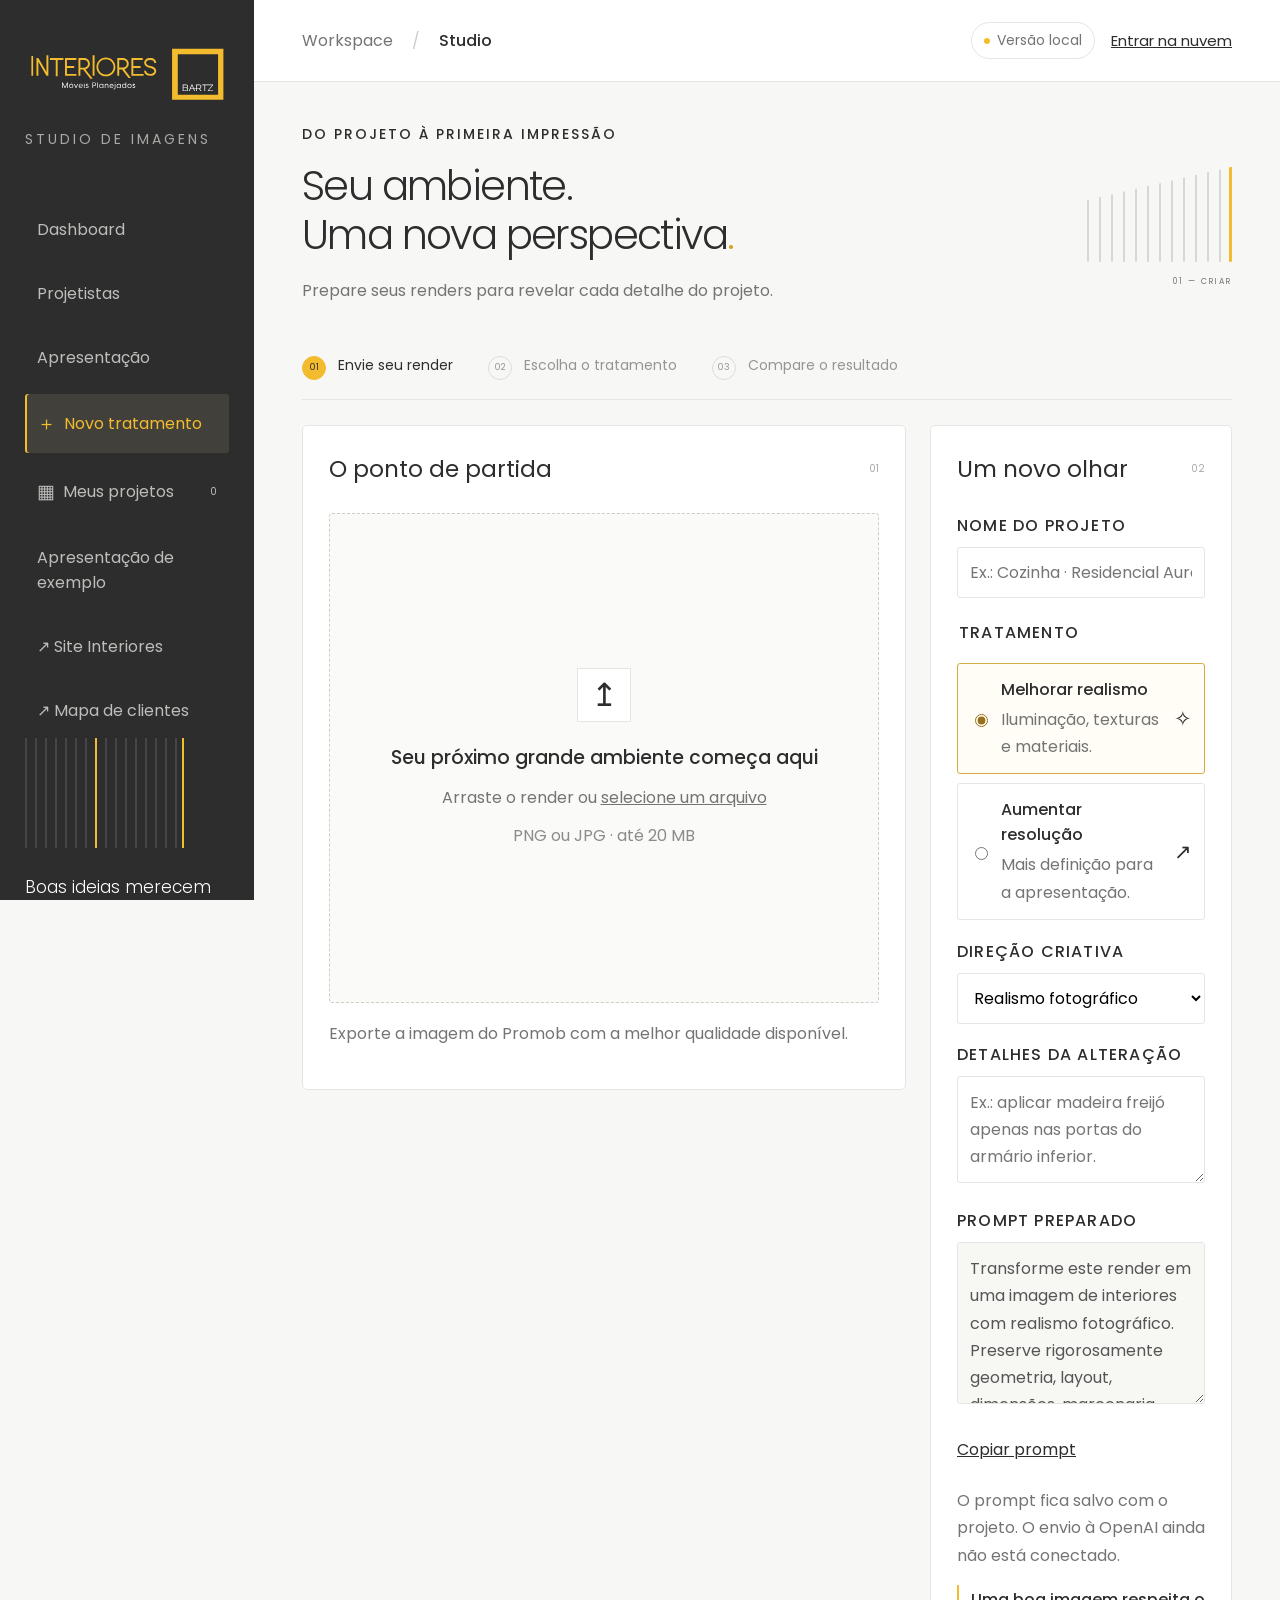
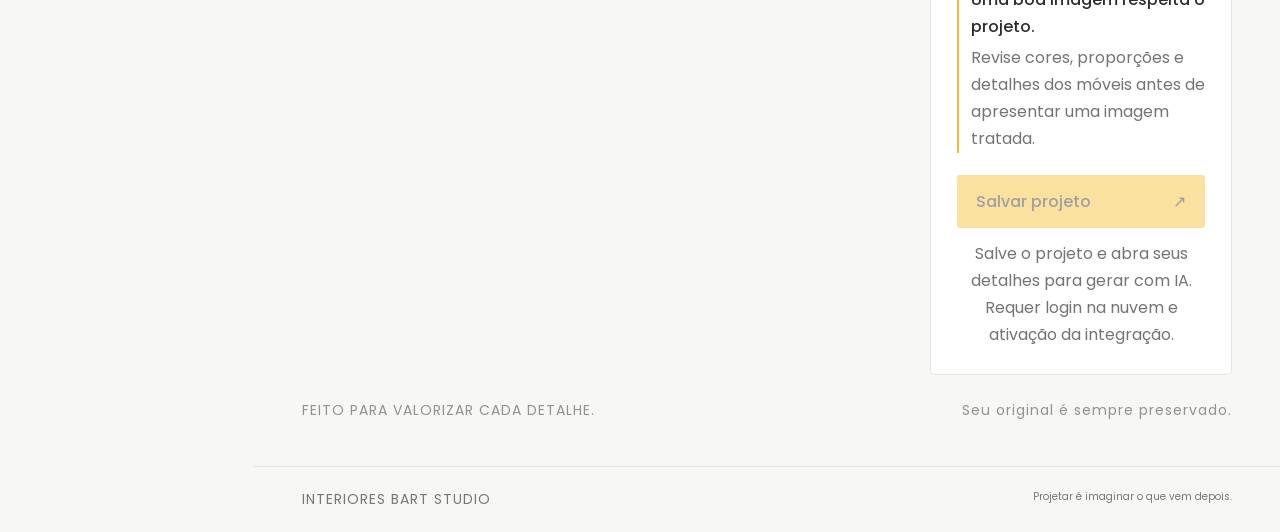
==== studio/index.html @ f43579d6 "Adiciona editor de páginas, imagens e descrições da apresentação" ====
<!doctype html>
<html lang="pt-BR"><head><meta charset="utf-8"><meta name="viewport" content="width=device-width,initial-scale=1"><meta name="theme-color" content="#2D2D2E"><title>Interiores Bart Studio — Projetos e imagens</title><link rel="stylesheet" href="styles.css"></head>
<body><aside class="sidebar"><a class="brand" href="./" aria-label="Interiores Bart Studio início"><img src="../assets/brand/logo-horizontal.svg" alt="Interiores Móveis Planejados · Bartz" width="208" height="67"></a><div class="studio-label">STUDIO DE IMAGENS</div><nav aria-label="Principal"><button class="nav" data-view="dashboard">Dashboard</button><button class="nav" data-view="team">Projetistas</button><button class="nav" data-view="presentation">Apresentação</button><button class="nav active" data-view="create"><span>＋</span> Novo tratamento</button><button class="nav" data-view="projects"><span>▦</span> Meus projetos <b id="count">0</b></button><a class="nav" href="apresentacao.html" target="_blank" rel="noopener">Apresentação de exemplo</a><a class="nav" href="../">↗ Site Interiores</a><a class="nav" href="../mapa.html">↗ Mapa de clientes</a></nav><div class="sidebar-bottom"><div class="lines"></div><p>Boas ideias merecem<br>uma nova perspectiva.</p><span>INTERIORES BART STUDIO · STUDIO</span></div></aside>
<div class="workspace"><header><span>Workspace <i>/</i> <strong>Studio</strong></span><div class="account"><span class="local-badge" id="storage-badge"><span></span> Versão local</span><button id="account" class="text-button">Entrar na nuvem</button></div></header><main><section id="presentation-view" hidden><p class="eyebrow">APRESENTAÇÃO AO CLIENTE</p><h1>Seu projeto, página a página.</h1><p class="subtitle">Escolha um projeto para montar a apresentação. As edições ficam neste navegador, separadas por conta, e não alteram os renders originais. Até 20 imagens por apresentação.</p><label for="presentation-project">Projeto de referência</label><select id="presentation-project"></select><div class="info-grid"><label>Cliente da apresentação<input id="presentation-client" maxlength="120"></label><label>Projetista<input id="presentation-designer" maxlength="160"></label></div><div class="detail-actions"><label class="primary" for="presentation-add">＋ Adicionar imagens</label><input id="presentation-add" type="file" accept="image/png,image/jpeg" multiple hidden><button id="presentation-save" class="secondary">Salvar edição</button><button id="presentation-export" class="primary">Prévia / gerar PDF</button></div><p id="presentation-status" role="status"></p><div id="presentation-pages"></div></section><section id="team-view" hidden><p class="eyebrow">PESSOAS E ENTREGAS</p><div class="page-title"><h1>Projetistas</h1><button id="add-designer" class="primary">＋ Cadastrar projetista</button></div><p class="subtitle">Perfis salvos neste navegador, separados por conta. As entregas abaixo vêm dos projetos acessíveis. Este cadastro não cria login nem convida usuários.</p><form id="designer-form" class="project-info" hidden><h2>Perfil do projetista</h2><input name="id" type="hidden"><div class="info-grid"><label>Nome<input name="name" required maxlength="120"></label><label>Função<input name="role" required maxlength="120" placeholder="Ex.: Projetista de interiores"></label><label>Foto<input name="photo" type="file" accept="image/png,image/jpeg,image/webp"></label><label>Sobre o trabalho<textarea name="bio" maxlength="1000" placeholder="Especialidades e responsabilidades"></textarea></label></div><div class="detail-actions"><button class="primary" type="submit">Salvar projetista</button><button id="cancel-designer" class="secondary" type="button">Cancelar</button></div></form><div id="team-cards" class="project-grid"></div></section><section id="dashboard-view" hidden><p class="eyebrow">VISÃO DOS PROJETOS ACESSÍVEIS</p><h1>Dashboard</h1><p class="subtitle">Métricas dos projetos deste navegador ou da conta conectada. Tempo decorrido entre criação e conclusão, não horas trabalhadas.</p><div id="metrics" class="metrics"></div><div class="page-title"><h2>Ranking por projetista</h2><button class="secondary" id="dashboard-team">Cadastrar / ver projetistas</button></div><p class="hint">Ordenado por projetos concluídos. Empates seguem a ordem alfabética. Projetos sem responsável ficam fora do ranking.</p><div id="ranking"></div></section><section id="create-view"><div class="intro"><div><p class="eyebrow">DO PROJETO À PRIMEIRA IMPRESSÃO</p><h1>Seu ambiente.<br>Uma nova perspectiva<span>.</span></h1><p class="subtitle">Prepare seus renders para revelar cada detalhe do projeto.</p></div><div class="intro-art" aria-hidden="true"><div></div><span>01 — CRIAR</span></div></div>
<div class="steps"><span class="current"><b>01</b> Envie seu render</span><span><b>02</b> Escolha o tratamento</span><span><b>03</b> Compare o resultado</span></div>
<div class="editor-grid"><section class="panel upload-panel"><div class="panel-title"><h2>O ponto de partida</h2><span>01</span></div><label id="dropzone" class="dropzone" for="file"><span class="upload-icon">↥</span><strong>Seu próximo grande ambiente começa aqui</strong><span>Arraste o render ou <u>selecione um arquivo</u></span><small>PNG ou JPG · até 20 MB</small></label><input id="file" type="file" accept="image/png,image/jpeg" hidden><div id="preview-wrap" hidden><img id="preview" alt="Render original selecionado"><div class="file-meta"><span id="filename"></span><button id="replace" class="text-button">Trocar imagem</button></div></div><p class="hint">Exporte a imagem do Promob com a melhor qualidade disponível.</p></section>
<section class="panel settings"><div class="panel-title"><h2>Um novo olhar</h2><span>02</span></div><label class="field-label" for="project">NOME DO PROJETO</label><input id="project" maxlength="100" placeholder="Ex.: Cozinha · Residencial Aurora"><fieldset><legend>TRATAMENTO</legend><label class="treatment"><input type="radio" name="mode" value="realism" checked><span><strong>Melhorar realismo</strong><small>Iluminação, texturas e materiais.</small></span><span class="mode-icon">✧</span></label><label class="treatment"><input type="radio" name="mode" value="upscale"><span><strong>Aumentar resolução</strong><small>Mais definição para a apresentação.</small></span><span class="mode-icon">↗</span></label></fieldset><label class="field-label" for="prompt-preset">DIREÇÃO CRIATIVA</label><select id="prompt-preset"><option value="realism">Realismo fotográfico</option><option value="texture">Aplicar textura em uma área</option><option value="object">Substituir um objeto</option><option value="lighting">Iluminação natural</option></select><label class="field-label" for="prompt-details">DETALHES DA ALTERAÇÃO</label><textarea id="prompt-details" rows="3" maxlength="2000" placeholder="Ex.: aplicar madeira freijó apenas nas portas do armário inferior."></textarea><label class="field-label" for="prompt-preview">PROMPT PREPARADO</label><textarea id="prompt-preview" rows="5" readonly></textarea><button class="text-button" id="copy-prompt" type="button">Copiar prompt</button><p class="hint">O prompt fica salvo com o projeto. O envio à OpenAI ainda não está conectado.</p><div class="notice"><strong>Uma boa imagem respeita o projeto.</strong><p>Revise cores, proporções e detalhes dos móveis antes de apresentar uma imagem tratada.</p></div><button id="save" class="primary" disabled>Salvar projeto <span>↗</span></button><p class="integration">Salve o projeto e abra seus detalhes para gerar com IA. Requer login na nuvem e ativação da integração.</p></section></div>
<div class="footnote"><span>FEITO PARA VALORIZAR CADA DETALHE.</span><span>Seu original é sempre preservado.</span></div></section>
<section id="projects-view" hidden><p class="eyebrow">SEU REPERTÓRIO, EM UM SÓ LUGAR</p><div class="page-title"><h1>Meus projetos<span>.</span></h1><button id="new-project" class="primary">＋ Novo projeto</button></div><p class="subtitle" id="storage-description">Salvos apenas neste navegador. Baixe os arquivos para manter uma cópia.</p><div id="projects" class="project-grid"></div></section>
<section id="detail-view" hidden><button id="back" class="text-button">← Voltar aos projetos</button><div class="page-title"><div><p class="eyebrow">CADA DETALHE, LADO A LADO</p><h1 id="detail-title"></h1></div><button id="delete" class="text-button danger">Excluir projeto</button></div><form id="project-info" class="project-info"><h2>Cliente e planejamento</h2><div class="info-grid"><label>Cliente<input name="client" maxlength="120"></label><label>Telefone<input name="phone" type="tel" maxlength="40"></label><label>Projetista responsável<input name="designer" maxlength="120" list="designer-options"><datalist id="designer-options"></datalist></label><label>Endereço<input name="address" maxlength="250" placeholder="Rua, número, bairro, cidade — AL"></label><label>Imóvel<select name="property"><option>Apartamento</option><option>Casa</option><option>Comercial</option></select></label><label>Ambiente<select name="room"><option>Sala</option><option>Cozinha</option><option>Dormitório</option><option>Banheiro</option><option>Imóvel completo</option></select></label><label>Prazo<input name="deadline" type="date"></label><label>Situação<select name="stage"><option value="progress">Em andamento</option><option value="review">Em revisão</option><option value="completed">Concluído</option></select></label></div><div class="detail-actions"><button class="primary" type="submit">Salvar cadastro</button><a id="project-map" class="secondary" target="_blank" rel="noopener" hidden>Ver no Google Maps</a></div><p id="project-duration" class="hint"></p></form><div class="compare-panel"><div class="compare-labels"><span>ORIGINAL</span><span id="result-label">RESULTADO NÃO IMPORTADO</span></div><div class="comparison" id="comparison"><img id="detail-original" alt="Render original"><div id="result-layer" hidden><img id="detail-result" alt="Resultado importado"></div><div id="divider" hidden></div></div><label id="slider-label" hidden>Comparar original e resultado<input id="slider" type="range" min="0" max="100" value="50"></label></div><details class="saved-direction"><summary>Direção criativa deste projeto</summary><p id="saved-prompt"></p></details><div class="detail-actions"><button id="generate-ai" class="primary">Melhorar imagem com IA</button><button id="generate-presentation" class="primary">Editar apresentação / PDF</button><label class="primary" for="result-file">Importar resultado ↥</label><input id="result-file" type="file" accept="image/png,image/jpeg" hidden><button id="download-original" class="secondary">Baixar original ↓</button><button id="download-result" class="secondary" hidden>Baixar resultado ↓</button></div><p class="hint">O resultado importado deve ter as mesmas proporções do original. No modo local, as imagens ficam neste navegador. Ao entrar na nuvem, os arquivos são enviados ao Supabase.</p></section>
<p id="status" role="status" aria-live="polite"></p></main><footer>INTERIORES BART STUDIO <span>Projetar é imaginar o que vem depois.</span></footer></div><dialog id="login-dialog"><form id="login-form"><p class="eyebrow">INTERIORES BART STUDIO</p><h2>Seus projetos na nuvem</h2><p>Entre com a conta criada pelo administrador da equipe.</p><label for="email">E-mail</label><input id="email" type="email" autocomplete="username" required><label for="password">Senha</label><input id="password" type="password" autocomplete="current-password" required minlength="6"><p id="login-error" role="alert"></p><div class="detail-actions"><button id="login-submit" class="primary">Entrar</button><button type="button" id="login-cancel" class="secondary">Cancelar</button></div><small>Projetos locais não são enviados automaticamente. O tratamento por IA ainda não está conectado.</small></form></dialog><script src="cloud.js?v=schema-errors-1" defer></script><script src="app.js?v=team-3" defer></script><script src="management.js?v=team-3" defer></script><script src="team.js?v=team-3" defer></script><script src="presentation.js" defer></script><script src="generation.js" defer></script><script src="presentation-editor.js" defer></script></body></html>
---- studio/styles.css ----
@font-face{font-family:Poppins;src:url('../assets/fonts/poppins-light.ttf') format('truetype');font-weight:300;font-display:swap}
@font-face{font-family:Poppins;src:url('../assets/fonts/poppins-regular.ttf') format('truetype');font-weight:400;font-display:swap}
@font-face{font-family:Poppins;src:url('../assets/fonts/poppins-medium.ttf') format('truetype');font-weight:500 700;font-display:swap}
:root{--ink:#2d2d2e;--yellow:#f3bc2e;--paper:#f7f7f5;--muted:#747473;--line:#e5e5e1}*{box-sizing:border-box}body{margin:0;color:var(--ink);background:var(--paper);font-family:Poppins,Arial,sans-serif;font-size:14px}button,input{font:inherit}button,a,label[for]{-webkit-tap-highlight-color:transparent}button{cursor:pointer}button:disabled{opacity:.45;cursor:not-allowed}button:focus-visible,a:focus-visible,input:focus-visible,label[for]:focus-within{outline:3px solid #bc8500;outline-offset:4px}[hidden]{display:none!important}.sidebar{width:254px;background:var(--ink);color:white;position:fixed;inset:0 auto 0 0;padding:40px 25px;display:flex;flex-direction:column}.brand{display:flex;align-items:center;gap:12px;color:white;text-decoration:none;font-size:20px;letter-spacing:-1px;font-weight:300}.brand small{display:block;font-size:8px;letter-spacing:1px;text-align:center}.brand-box{border:1px solid var(--yellow);height:55px;width:54px;display:flex;align-items:end;justify-content:center;padding-bottom:5px;font-size:11px;letter-spacing:0;color:var(--yellow)}.studio-label{font-size:9px;letter-spacing:3px;color:#a9a9a6;margin:24px 0 52px}nav{display:grid;gap:9px}.nav{border:0;background:none;color:#bdbdb9;padding:15px 12px;text-align:left;border-radius:3px;font-size:12px;display:flex;gap:12px;align-items:center}.nav span{font-size:19px}.nav.active{background:#41403a;color:var(--yellow);box-shadow:inset 2px 0 var(--yellow)}.nav b{margin-left:auto;font-size:10px;font-weight:400}.sidebar-bottom{margin-top:auto}.sidebar-bottom p{font-size:17px;font-weight:300;line-height:1.7}.sidebar-bottom>span{font-size:8px;letter-spacing:2px;color:#aaa}.lines{height:110px;background:repeating-linear-gradient(90deg,#454545 0 2px,transparent 2px 13px);border-right:2px solid var(--yellow);width:78%;margin-bottom:25px}.workspace{margin-left:254px}header{height:82px;background:#fff;border-bottom:1px solid var(--line);padding:0 48px;display:flex;align-items:center;justify-content:space-between;font-size:11px;color:var(--muted)}header strong{font-weight:500;color:var(--ink)}header i{font-style:normal;margin:0 15px;color:#ccc}.local-badge{border:1px solid var(--line);border-radius:30px;padding:7px 12px;display:flex;align-items:center;gap:7px}.local-badge>span{width:6px;height:6px;border-radius:50%;background:var(--yellow)}main{max-width:1440px;margin:auto;padding:42px 48px 20px}.intro{display:flex;justify-content:space-between;align-items:center;margin-bottom:35px}.eyebrow{font-size:9px;letter-spacing:2px;font-weight:500;margin:0 0 16px}h1{font-size:clamp(30px,3.2vw,46px);line-height:1.2;font-weight:300;letter-spacing:-1.6px;margin:0}h1 span{color:#d6a01e}.subtitle{font-size:12px;color:var(--muted);margin-top:18px;line-height:1.8}.intro-art{width:165px;padding:10px 0 0 20px}.intro-art div{height:95px;background:repeating-linear-gradient(90deg,#d8d8d2 0 2px,transparent 2px 12px);border-right:3px solid var(--yellow);clip-path:polygon(0 35%,100% 0,100% 100%,0 100%)}.intro-art span{display:block;text-align:right;font-size:8px;letter-spacing:2px;margin-top:14px;color:var(--muted)}.steps{display:flex;gap:35px;border-bottom:1px solid var(--line);padding-bottom:19px;margin-bottom:25px;font-size:11px;color:#969691}.steps b{font-size:9px;display:inline-grid;place-items:center;border:1px solid #ddd;width:24px;height:24px;border-radius:50%;margin-right:8px;font-weight:400}.steps .current{color:var(--ink)}.steps .current b{background:var(--yellow);border-color:var(--yellow)}.editor-grid{display:grid;grid-template-columns:1.3fr 1fr;gap:24px}.panel{background:#fff;border:1px solid var(--line);padding:26px;border-radius:5px}.panel-title{display:flex;justify-content:space-between;align-items:center;margin-bottom:27px}h2{font-size:16px;font-weight:400;margin:0}.panel-title>span{font-size:10px;color:#aaa}.dropzone{min-height:305px;border:1px dashed #cecec6;background:#fafaf8;display:flex;align-items:center;justify-content:center;flex-direction:column;text-align:center;padding:25px;cursor:pointer;gap:13px;border-radius:3px}.dropzone:hover,.dropzone.drag{border-color:#b58b23;background:#fffbed}.upload-icon{font-size:32px;font-weight:300;display:grid;place-items:center;width:54px;height:54px;border:1px solid var(--line);background:#fff;margin-bottom:8px}.dropzone strong{font-size:12px;font-weight:500}.dropzone>span:not(.upload-icon){font-size:11px;color:var(--muted)}.dropzone small{font-size:9px;color:#8b8b87}.hint{font-size:10px;color:var(--muted);line-height:1.8;margin-top:17px}.field-label,legend{font-size:9px;letter-spacing:1.2px;font-weight:500;margin-bottom:9px;display:block}.settings>input{width:100%;padding:12px;border:1px solid var(--line);border-radius:3px;font-size:11px}fieldset{border:0;margin:22px 0 19px;padding:0}.treatment{display:flex;align-items:center;gap:10px;padding:13px 12px;border:1px solid var(--line);border-radius:3px;margin-top:9px;cursor:pointer}.treatment:has(input:checked){border-color:#d4ad45;background:#fffdf5}.treatment input{accent-color:#987019}.treatment strong{font-size:11px;font-weight:500;display:block}.treatment small{font-size:9px;color:var(--muted);display:block;margin-top:4px}.mode-icon{font-size:21px;margin-left:auto}.notice{border-left:2px solid var(--yellow);padding-left:12px;margin-bottom:22px}.notice strong{font-size:10px;font-weight:500}.notice p{font-size:9px;color:var(--muted);line-height:1.8;margin:5px 0}.primary{border:0;background:var(--yellow);color:var(--ink);padding:14px 19px;font-size:11px;font-weight:500;border-radius:3px;display:inline-flex;justify-content:center;gap:20px;align-items:center;cursor:pointer;text-decoration:none}.settings .primary{width:100%;justify-content:space-between}.primary:hover{background:#e9af1c}.integration{font-size:9px;color:var(--muted);line-height:1.8;text-align:center;margin:12px 0 0}.footnote{display:flex;justify-content:space-between;font-size:8px;color:#93938d;margin:25px 0;letter-spacing:1px}footer{padding:22px 48px;border-top:1px solid var(--line);font-size:9px;letter-spacing:1px;color:#777;display:flex;justify-content:space-between}footer span{letter-spacing:0;font-size:10px}.file-meta{display:flex;justify-content:space-between;align-items:center;gap:10px;font-size:10px;padding:12px 0}.file-meta>span{overflow-wrap:anywhere}#preview{width:100%;height:305px;object-fit:contain;background:#f5f5f2}.text-button{background:none;border:0;padding:8px 0;font-size:11px;color:var(--ink);text-decoration:underline}.page-title{display:flex;align-items:center;justify-content:space-between;gap:20px;margin:20px 0}.project-grid{display:grid;grid-template-columns:repeat(auto-fill,minmax(240px,1fr));gap:22px;margin:30px 0}.project-card{border:1px solid var(--line);background:#fff;padding:0;text-align:left;border-radius:4px;overflow:hidden;color:var(--ink)}.project-card img{width:100%;height:190px;object-fit:cover}.project-card .card-info{display:block;padding:18px}.card-info strong{font-size:14px;font-weight:500;display:block;overflow-wrap:anywhere}.card-info small{font-size:10px;color:var(--muted);display:block;margin-top:8px}.tag{font-size:9px;display:inline-block;background:#f3f1e7;padding:5px 8px;margin-top:14px}.empty{border:1px dashed #ccc;padding:45px;text-align:center;grid-column:1/-1;color:var(--muted)}.compare-panel{background:white;border:1px solid var(--line);padding:20px}.compare-labels{display:flex;justify-content:space-between;font-size:9px;letter-spacing:1px;margin-bottom:15px}.comparison{position:relative;background:#eee;overflow:hidden}.comparison>img{width:100%;display:block;max-height:65vh;object-fit:contain}.comparison #result-layer{position:absolute;inset:0;clip-path:inset(0 50% 0 0)}#detail-result{height:100%;width:100%;object-fit:contain}#divider{position:absolute;left:50%;top:0;bottom:0;width:2px;background:var(--yellow)}#slider-label{display:block;font-size:11px;margin-top:18px}#slider{display:block;width:100%;accent-color:#c28c13;margin-top:12px}.detail-actions{display:flex;flex-wrap:wrap;gap:12px;margin-top:20px}.secondary{background:white;border:1px solid #ccc;padding:12px 18px;font-size:11px;border-radius:3px}.danger{color:#9b3838}#status:not(:empty){position:fixed;bottom:25px;right:25px;background:var(--ink);color:white;padding:16px 22px;border-left:3px solid var(--yellow);max-width:380px;font-size:12px;z-index:10}
@media(min-width:1500px){main{padding-top:65px}.dropzone,#preview{min-height:370px}.panel{padding:32px}}@media(max-width:1100px){.sidebar{width:215px;padding:30px 18px}.workspace{margin-left:215px}main{padding:30px 25px}.editor-grid{grid-template-columns:1fr}.steps{gap:15px}.intro-art{width:110px}header,footer{padding-left:25px;padding-right:25px}}@media(max-width:650px){.sidebar{position:static;width:100%;padding:18px 20px;display:block}.brand{font-size:17px}.brand-box{height:42px;width:42px}.studio-label,.sidebar-bottom{display:none}nav{display:flex;margin-top:20px;gap:10px}.nav{padding:9px 12px;font-size:11px;flex:1}.workspace{margin-left:0}header{height:54px;padding:0 20px}main{padding:28px 20px 10px}.intro-art{display:none}h1{font-size:35px}.steps{gap:10px;font-size:9px}.steps b{display:block;margin-bottom:8px}.steps>span{flex:1}.panel{padding:20px}.dropzone{min-height:260px}.footnote{line-height:1.8;gap:20px;font-size:7px}.page-title{align-items:flex-start;flex-wrap:wrap}.page-title h1{font-size:30px}footer{padding:20px;font-size:8px}footer span{display:none}.local-badge{font-size:9px}.eyebrow{font-size:8px}#status:not(:empty){left:20px;right:20px;bottom:15px;max-width:none}}
.account{display:flex;align-items:center;gap:16px}dialog{border:1px solid var(--line);border-radius:6px;padding:30px;width:min(440px,calc(100% - 32px));color:var(--ink)}dialog::backdrop{background:#0008}dialog p,dialog small{font-size:11px;line-height:1.8;color:var(--muted)}dialog label{display:block;margin:18px 0 7px;font-size:11px}dialog input{width:100%;border:1px solid #ccc;border-radius:3px;padding:12px}dialog small{display:block;margin-top:20px}#login-error{color:#9b3838}@media(max-width:650px){.account{gap:9px}.account .text-button{font-size:9px}.account .local-badge{padding:5px 8px}}
/* Image-first editor, with a compact settings column on large screens. */
@media(min-width:1101px){.editor-grid{grid-template-columns:minmax(0,2fr) minmax(290px,1fr);align-items:start}.upload-panel{position:sticky;top:20px}.dropzone{min-height:490px}#preview{height:clamp(440px,55vh,720px)}}
.settings select,.settings textarea{font:inherit;font-size:11px;width:100%;padding:12px;border:1px solid var(--line);border-radius:3px;background:white;margin-bottom:18px;line-height:1.7}.settings textarea{resize:vertical}.settings textarea[readonly]{background:#f7f7f3;color:#555}.saved-direction{margin-top:20px;padding:18px;background:white;border:1px solid var(--line);font-size:12px}.saved-direction p{line-height:1.8;white-space:pre-wrap}.sidebar a.nav{text-decoration:none}textarea:focus-visible,select:focus-visible{outline:3px solid #bc8500;outline-offset:3px}
@media(max-width:650px){nav{flex-wrap:wrap}.nav{flex:1 1 calc(50% - 10px);min-width:0}.page-title h1{overflow-wrap:anywhere}.panel,.editor-grid>*,.workspace{min-width:0}.account{flex-shrink:0}.comparison{max-width:100%}}

.brand img{max-width:100%;height:auto;display:block}.lines{background:repeating-linear-gradient(90deg,#454545 0 2px,transparent 2px 10px);position:relative}.lines:after{content:"";position:absolute;left:70px;top:0;bottom:0;width:2px;background:var(--yellow)}
/* Comfortable reading at desktop and mobile sizes. */
body{font-size:16px}.subtitle,.hint,.integration,.notice p,.treatment small,.card-info small,dialog p,dialog small{font-size:13px;line-height:1.8}.nav,header,.primary,.secondary,.text-button,.settings>input,.settings select,.settings textarea,.treatment strong,.field-label,legend,.file-meta{font-size:14px}.eyebrow,.studio-label,.local-badge,.steps,.tag,.compare-labels{font-size:12px}.panel-title h2{font-size:20px}.dropzone strong{font-size:16px}.dropzone>span:not(.upload-icon),.dropzone small{font-size:13px}.settings .notice strong{font-size:14px}footer{font-size:12px}.account{flex-wrap:wrap}@media(max-width:650px){header{height:auto;min-height:70px;gap:12px;padding-top:12px;padding-bottom:12px}.account .text-button,.account .local-badge{font-size:11px}.nav{font-size:12px}.steps{font-size:11px}.eyebrow{font-size:11px}.footnote{font-size:10px}}
.project-info{padding:24px;background:white;border:1px solid var(--line);margin:25px 0}.info-grid{display:grid;grid-template-columns:repeat(2,minmax(0,1fr));gap:20px;margin-top:20px}.info-grid label{font-size:13px}.info-grid input,.info-grid select{display:block;width:100%;padding:12px;font:inherit;border:1px solid #ccc;margin-top:8px;background:white}.metrics{display:grid;grid-template-columns:repeat(4,minmax(0,1fr));gap:16px;margin:30px 0 45px}.metrics article{padding:20px;background:white;border-top:3px solid var(--yellow)}.metrics span{font-size:13px}.metrics strong{display:block;font-size:30px;font-weight:400;margin-top:15px}.ranking-row{padding:18px;background:white;border-bottom:1px solid var(--line)}@media(max-width:800px){.metrics{grid-template-columns:repeat(2,minmax(0,1fr))}.info-grid{grid-template-columns:1fr}.metrics strong{font-size:25px}}
body{font-size:18px}.subtitle,.hint,.integration,.notice p,.treatment small,.card-info small,dialog p,dialog small,.info-grid label{font-size:16px;line-height:1.7}.nav,header,.primary,.secondary,.text-button,.settings>input,.settings select,.settings textarea,.treatment strong,.field-label,legend,.file-meta,.info-grid input,.info-grid select{font-size:16px}.eyebrow,.studio-label,.local-badge,.steps,.tag,.compare-labels,.footnote,footer,.metrics span{font-size:14px}.panel-title h2,h2{font-size:23px}.dropzone strong{font-size:19px}.dropzone>span:not(.upload-icon),.dropzone small,.settings .notice strong{font-size:16px}.card-info strong{font-size:18px}.sidebar{overflow-y:auto}.nav{gap:8px}.account .text-button{font-size:15px}.saved-direction{font-size:16px}.comparison>img{max-height:75vh}
@media(max-width:650px){.nav{font-size:15px;flex:1 1 100%}.account .text-button,.account .local-badge{font-size:14px}.steps{font-size:13px;flex-wrap:wrap}.eyebrow,.footnote{font-size:13px}.panel{padding:18px}.metrics{gap:10px}.metrics article{padding:14px}.metrics strong{font-size:25px}header{flex-wrap:wrap}.page-title h1{font-size:32px}footer{font-size:13px}.info-grid label{font-size:16px}}
.person-card{background:white;border:1px solid var(--line);padding:24px;margin:18px 0}.person-heading{display:flex;gap:18px;align-items:center;margin-bottom:20px}.person-heading img,.person-heading>span{width:76px;height:76px;border-radius:50%;object-fit:contain;background:#f3bc2e;flex-shrink:0}.person-heading>span{display:grid;place-items:center;font-size:32px}.person-heading h3{font-size:20px;margin:0}.person-heading p{margin:8px 0 0;font-size:16px}.person-card p{line-height:1.7}.person-card ul{padding-left:20px}.info-grid textarea{width:100%;font:inherit;min-height:100px;padding:12px}.person-card .text-button{text-align:left;overflow-wrap:anywhere}
#presentation-project{display:block;width:100%;font:inherit;padding:14px;margin:12px 0 24px;border:1px solid #ccc;background:white}.presentation-page-card{display:grid;grid-template-columns:minmax(0,1.3fr) minmax(0,1fr);gap:24px;padding:24px;margin:25px 0;background:white;border:1px solid var(--line)}.presentation-page-card>img{width:100%;height:420px;object-fit:contain;background:#f5f5f5}.page-fields label{display:block;font-size:14px;margin-top:15px}.page-fields input,.page-fields textarea{font:inherit;display:block;width:100%;padding:12px;border:1px solid #ccc;margin-top:8px}.page-fields textarea{min-height:100px;resize:vertical}#presentation-status{font-size:14px;line-height:1.7}@media(max-width:950px){.presentation-page-card{grid-template-columns:1fr}.presentation-page-card>img{height:300px}}@media(max-width:650px){.presentation-page-card{padding:15px}.presentation-page-card>img{height:230px}}
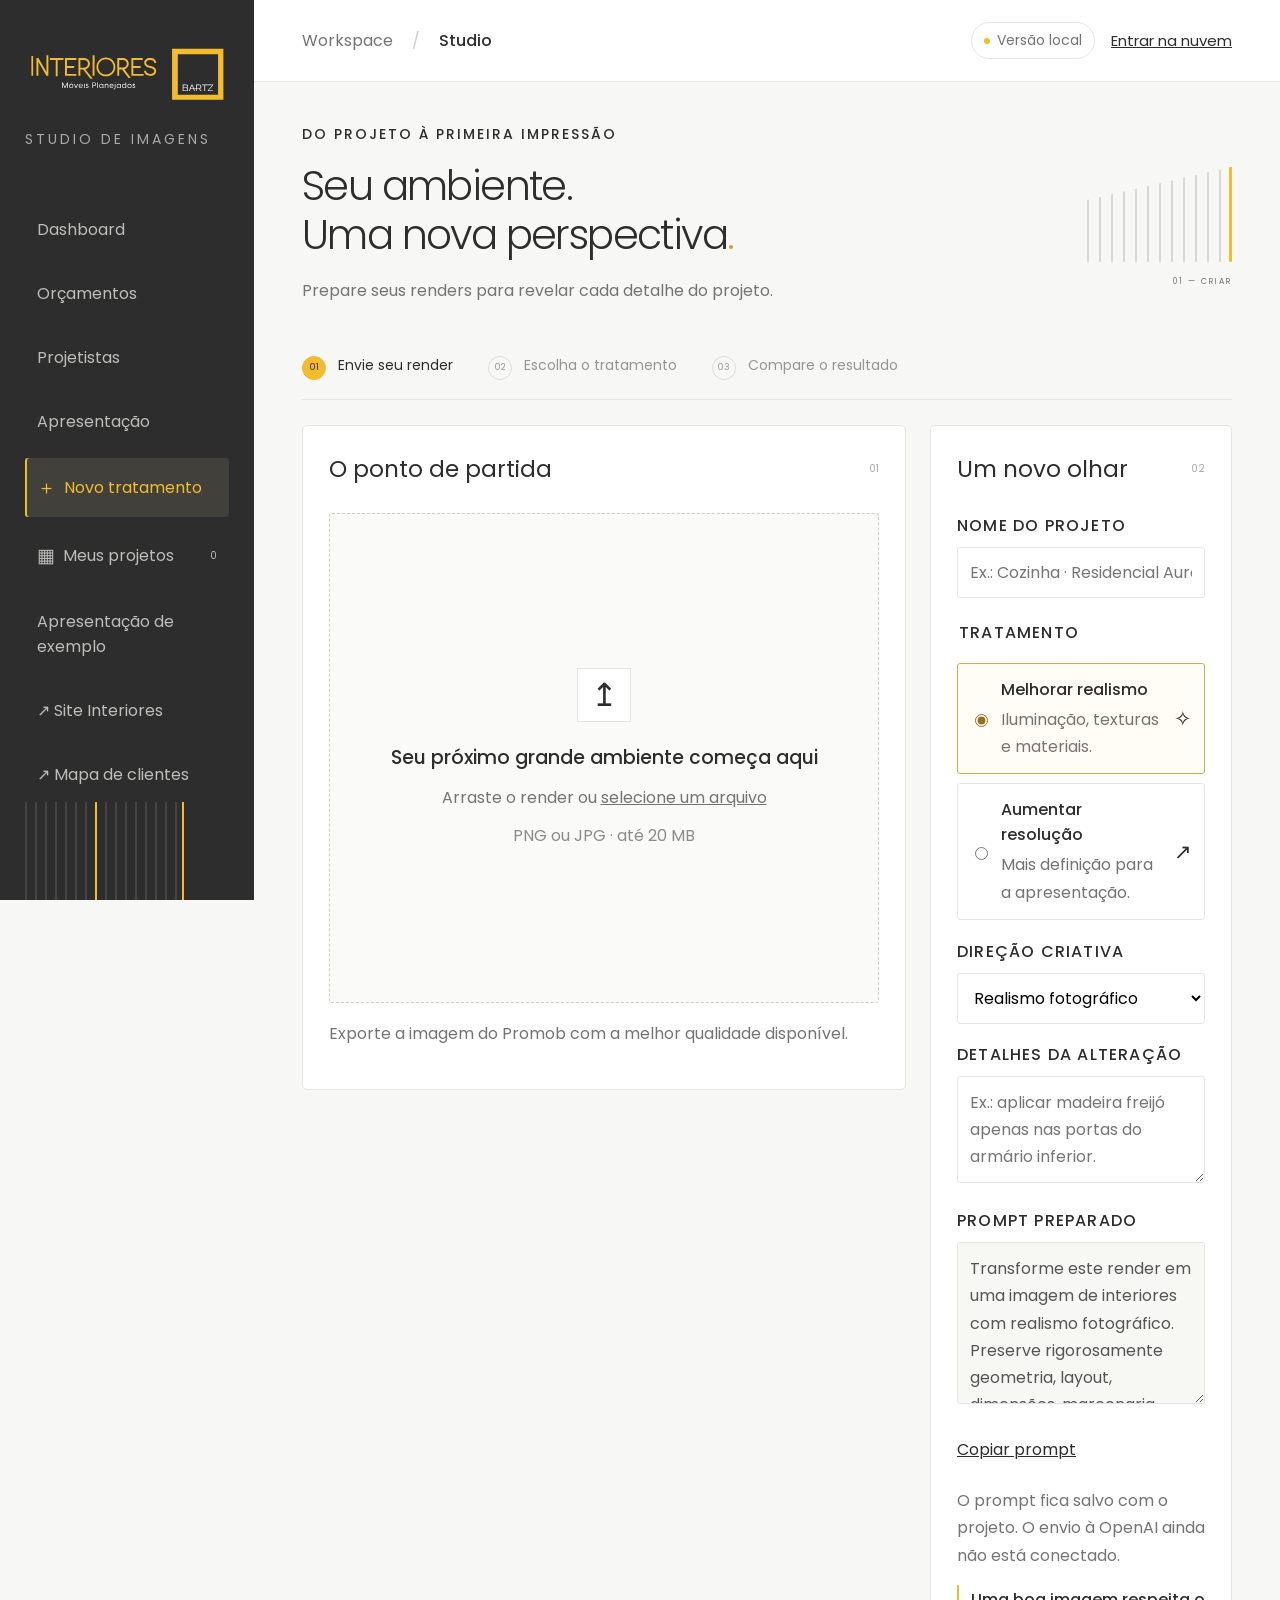
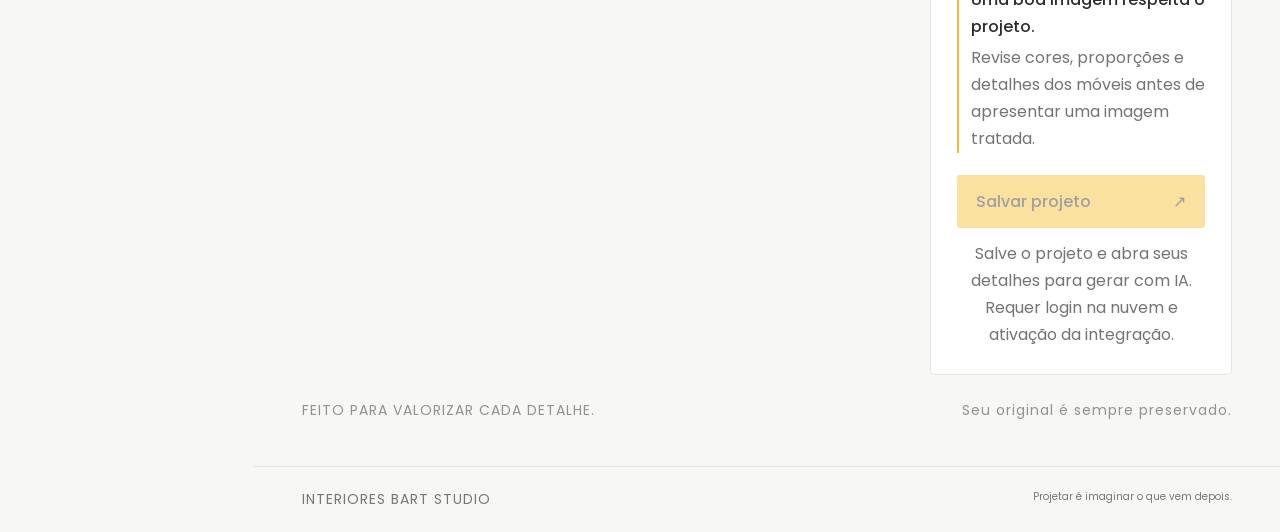
==== commit 4c6f41b5: "Adiciona orçamentos por projeto com itens, descontos e totais" ====
--- a/studio/index.html
+++ b/studio/index.html
@@ -1,11 +1,11 @@
 <!doctype html>
 <html lang="pt-BR"><head><meta charset="utf-8"><meta name="viewport" content="width=device-width,initial-scale=1"><meta name="theme-color" content="#2D2D2E"><title>Interiores Bart Studio — Projetos e imagens</title><link rel="stylesheet" href="styles.css"></head>
-<body><aside class="sidebar"><a class="brand" href="./" aria-label="Interiores Bart Studio início"><img src="../assets/brand/logo-horizontal.svg" alt="Interiores Móveis Planejados · Bartz" width="208" height="67"></a><div class="studio-label">STUDIO DE IMAGENS</div><nav aria-label="Principal"><button class="nav" data-view="dashboard">Dashboard</button><button class="nav" data-view="team">Projetistas</button><button class="nav" data-view="presentation">Apresentação</button><button class="nav active" data-view="create"><span>＋</span> Novo tratamento</button><button class="nav" data-view="projects"><span>▦</span> Meus projetos <b id="count">0</b></button><a class="nav" href="apresentacao.html" target="_blank" rel="noopener">Apresentação de exemplo</a><a class="nav" href="../">↗ Site Interiores</a><a class="nav" href="../mapa.html">↗ Mapa de clientes</a></nav><div class="sidebar-bottom"><div class="lines"></div><p>Boas ideias merecem<br>uma nova perspectiva.</p><span>INTERIORES BART STUDIO · STUDIO</span></div></aside>
-<div class="workspace"><header><span>Workspace <i>/</i> <strong>Studio</strong></span><div class="account"><span class="local-badge" id="storage-badge"><span></span> Versão local</span><button id="account" class="text-button">Entrar na nuvem</button></div></header><main><section id="presentation-view" hidden><p class="eyebrow">APRESENTAÇÃO AO CLIENTE</p><h1>Seu projeto, página a página.</h1><p class="subtitle">Escolha um projeto para montar a apresentação. As edições ficam neste navegador, separadas por conta, e não alteram os renders originais. Até 20 imagens por apresentação.</p><label for="presentation-project">Projeto de referência</label><select id="presentation-project"></select><div class="info-grid"><label>Cliente da apresentação<input id="presentation-client" maxlength="120"></label><label>Projetista<input id="presentation-designer" maxlength="160"></label></div><div class="detail-actions"><label class="primary" for="presentation-add">＋ Adicionar imagens</label><input id="presentation-add" type="file" accept="image/png,image/jpeg" multiple hidden><button id="presentation-save" class="secondary">Salvar edição</button><button id="presentation-export" class="primary">Prévia / gerar PDF</button></div><p id="presentation-status" role="status"></p><div id="presentation-pages"></div></section><section id="team-view" hidden><p class="eyebrow">PESSOAS E ENTREGAS</p><div class="page-title"><h1>Projetistas</h1><button id="add-designer" class="primary">＋ Cadastrar projetista</button></div><p class="subtitle">Perfis salvos neste navegador, separados por conta. As entregas abaixo vêm dos projetos acessíveis. Este cadastro não cria login nem convida usuários.</p><form id="designer-form" class="project-info" hidden><h2>Perfil do projetista</h2><input name="id" type="hidden"><div class="info-grid"><label>Nome<input name="name" required maxlength="120"></label><label>Função<input name="role" required maxlength="120" placeholder="Ex.: Projetista de interiores"></label><label>Foto<input name="photo" type="file" accept="image/png,image/jpeg,image/webp"></label><label>Sobre o trabalho<textarea name="bio" maxlength="1000" placeholder="Especialidades e responsabilidades"></textarea></label></div><div class="detail-actions"><button class="primary" type="submit">Salvar projetista</button><button id="cancel-designer" class="secondary" type="button">Cancelar</button></div></form><div id="team-cards" class="project-grid"></div></section><section id="dashboard-view" hidden><p class="eyebrow">VISÃO DOS PROJETOS ACESSÍVEIS</p><h1>Dashboard</h1><p class="subtitle">Métricas dos projetos deste navegador ou da conta conectada. Tempo decorrido entre criação e conclusão, não horas trabalhadas.</p><div id="metrics" class="metrics"></div><div class="page-title"><h2>Ranking por projetista</h2><button class="secondary" id="dashboard-team">Cadastrar / ver projetistas</button></div><p class="hint">Ordenado por projetos concluídos. Empates seguem a ordem alfabética. Projetos sem responsável ficam fora do ranking.</p><div id="ranking"></div></section><section id="create-view"><div class="intro"><div><p class="eyebrow">DO PROJETO À PRIMEIRA IMPRESSÃO</p><h1>Seu ambiente.<br>Uma nova perspectiva<span>.</span></h1><p class="subtitle">Prepare seus renders para revelar cada detalhe do projeto.</p></div><div class="intro-art" aria-hidden="true"><div></div><span>01 — CRIAR</span></div></div>
+<body><aside class="sidebar"><a class="brand" href="./" aria-label="Interiores Bart Studio início"><img src="../assets/brand/logo-horizontal.svg" alt="Interiores Móveis Planejados · Bartz" width="208" height="67"></a><div class="studio-label">STUDIO DE IMAGENS</div><nav aria-label="Principal"><button class="nav" data-view="dashboard">Dashboard</button><button class="nav" data-view="budget">Orçamentos</button><button class="nav" data-view="team">Projetistas</button><button class="nav" data-view="presentation">Apresentação</button><button class="nav active" data-view="create"><span>＋</span> Novo tratamento</button><button class="nav" data-view="projects"><span>▦</span> Meus projetos <b id="count">0</b></button><a class="nav" href="apresentacao.html" target="_blank" rel="noopener">Apresentação de exemplo</a><a class="nav" href="../">↗ Site Interiores</a><a class="nav" href="../mapa.html">↗ Mapa de clientes</a></nav><div class="sidebar-bottom"><div class="lines"></div><p>Boas ideias merecem<br>uma nova perspectiva.</p><span>INTERIORES BART STUDIO · STUDIO</span></div></aside>
+<div class="workspace"><header><span>Workspace <i>/</i> <strong>Studio</strong></span><div class="account"><span class="local-badge" id="storage-badge"><span></span> Versão local</span><button id="account" class="text-button">Entrar na nuvem</button></div></header><main><section id="budget-view" hidden><p class="eyebrow">PLANEJAMENTO COMERCIAL</p><h1>Orçamentos</h1><p class="subtitle">Monte os valores de cada projeto. O orçamento é salvo junto ao projeto, no navegador ou na conta conectada.</p><label for="budget-project">Projeto</label><select id="budget-project"></select><p id="budget-person" class="subtitle"></p><form id="budget-form" hidden><div class="info-grid"><label>Validade<input id="budget-valid" type="date"></label><label>Situação<select id="budget-stage"><option value="draft">Rascunho</option><option value="sent">Enviado</option><option value="approved">Aprovado</option><option value="declined">Não aprovado</option></select></label></div><div id="budget-items"></div><button id="budget-add" type="button" class="secondary">＋ Adicionar item</button><div class="budget-summary"><label>Desconto em R$<input id="budget-discount" type="number" min="0" step="0.01" value="0" required></label><p>Subtotal <strong id="budget-subtotal"></strong></p><p>Total <strong id="budget-total"></strong></p></div><label>Observações e condições de pagamento<textarea id="budget-notes" maxlength="3000" rows="4" placeholder="Ex.: condições de pagamento, prazo estimado e itens inclusos."></textarea></label><p class="hint">Os valores são informados pelo projetista. Marcar como enviado não envia mensagens ao cliente.</p><button class="primary" id="budget-save">Salvar orçamento</button></form><p id="budget-status" role="status"></p></section><section id="presentation-view" hidden><p class="eyebrow">APRESENTAÇÃO AO CLIENTE</p><h1>Seu projeto, página a página.</h1><p class="subtitle">Escolha um projeto para montar a apresentação. As edições ficam neste navegador, separadas por conta, e não alteram os renders originais. Até 20 imagens por apresentação.</p><label for="presentation-project">Projeto de referência</label><select id="presentation-project"></select><div class="info-grid"><label>Cliente da apresentação<input id="presentation-client" maxlength="120"></label><label>Projetista<input id="presentation-designer" maxlength="160"></label></div><div class="detail-actions"><label class="primary" for="presentation-add">＋ Adicionar imagens</label><input id="presentation-add" type="file" accept="image/png,image/jpeg" multiple hidden><button id="presentation-save" class="secondary">Salvar edição</button><button id="presentation-export" class="primary">Prévia / gerar PDF</button></div><p id="presentation-status" role="status"></p><div id="presentation-pages"></div></section><section id="team-view" hidden><p class="eyebrow">PESSOAS E ENTREGAS</p><div class="page-title"><h1>Projetistas</h1><button id="add-designer" class="primary">＋ Cadastrar projetista</button></div><p class="subtitle">Perfis salvos neste navegador, separados por conta. As entregas abaixo vêm dos projetos acessíveis. Este cadastro não cria login nem convida usuários.</p><form id="designer-form" class="project-info" hidden><h2>Perfil do projetista</h2><input name="id" type="hidden"><div class="info-grid"><label>Nome<input name="name" required maxlength="120"></label><label>Função<input name="role" required maxlength="120" placeholder="Ex.: Projetista de interiores"></label><label>Foto<input name="photo" type="file" accept="image/png,image/jpeg,image/webp"></label><label>Sobre o trabalho<textarea name="bio" maxlength="1000" placeholder="Especialidades e responsabilidades"></textarea></label></div><div class="detail-actions"><button class="primary" type="submit">Salvar projetista</button><button id="cancel-designer" class="secondary" type="button">Cancelar</button></div></form><div id="team-cards" class="project-grid"></div></section><section id="dashboard-view" hidden><p class="eyebrow">VISÃO DOS PROJETOS ACESSÍVEIS</p><h1>Dashboard</h1><button id="dashboard-budget" class="primary">Criar / consultar orçamento</button><p class="subtitle">Métricas dos projetos deste navegador ou da conta conectada. Tempo decorrido entre criação e conclusão, não horas trabalhadas.</p><div id="metrics" class="metrics"></div><div class="page-title"><h2>Ranking por projetista</h2><button class="secondary" id="dashboard-team">Cadastrar / ver projetistas</button></div><p class="hint">Ordenado por projetos concluídos. Empates seguem a ordem alfabética. Projetos sem responsável ficam fora do ranking.</p><div id="ranking"></div></section><section id="create-view"><div class="intro"><div><p class="eyebrow">DO PROJETO À PRIMEIRA IMPRESSÃO</p><h1>Seu ambiente.<br>Uma nova perspectiva<span>.</span></h1><p class="subtitle">Prepare seus renders para revelar cada detalhe do projeto.</p></div><div class="intro-art" aria-hidden="true"><div></div><span>01 — CRIAR</span></div></div>
 <div class="steps"><span class="current"><b>01</b> Envie seu render</span><span><b>02</b> Escolha o tratamento</span><span><b>03</b> Compare o resultado</span></div>
 <div class="editor-grid"><section class="panel upload-panel"><div class="panel-title"><h2>O ponto de partida</h2><span>01</span></div><label id="dropzone" class="dropzone" for="file"><span class="upload-icon">↥</span><strong>Seu próximo grande ambiente começa aqui</strong><span>Arraste o render ou <u>selecione um arquivo</u></span><small>PNG ou JPG · até 20 MB</small></label><input id="file" type="file" accept="image/png,image/jpeg" hidden><div id="preview-wrap" hidden><img id="preview" alt="Render original selecionado"><div class="file-meta"><span id="filename"></span><button id="replace" class="text-button">Trocar imagem</button></div></div><p class="hint">Exporte a imagem do Promob com a melhor qualidade disponível.</p></section>
 <section class="panel settings"><div class="panel-title"><h2>Um novo olhar</h2><span>02</span></div><label class="field-label" for="project">NOME DO PROJETO</label><input id="project" maxlength="100" placeholder="Ex.: Cozinha · Residencial Aurora"><fieldset><legend>TRATAMENTO</legend><label class="treatment"><input type="radio" name="mode" value="realism" checked><span><strong>Melhorar realismo</strong><small>Iluminação, texturas e materiais.</small></span><span class="mode-icon">✧</span></label><label class="treatment"><input type="radio" name="mode" value="upscale"><span><strong>Aumentar resolução</strong><small>Mais definição para a apresentação.</small></span><span class="mode-icon">↗</span></label></fieldset><label class="field-label" for="prompt-preset">DIREÇÃO CRIATIVA</label><select id="prompt-preset"><option value="realism">Realismo fotográfico</option><option value="texture">Aplicar textura em uma área</option><option value="object">Substituir um objeto</option><option value="lighting">Iluminação natural</option></select><label class="field-label" for="prompt-details">DETALHES DA ALTERAÇÃO</label><textarea id="prompt-details" rows="3" maxlength="2000" placeholder="Ex.: aplicar madeira freijó apenas nas portas do armário inferior."></textarea><label class="field-label" for="prompt-preview">PROMPT PREPARADO</label><textarea id="prompt-preview" rows="5" readonly></textarea><button class="text-button" id="copy-prompt" type="button">Copiar prompt</button><p class="hint">O prompt fica salvo com o projeto. O envio à OpenAI ainda não está conectado.</p><div class="notice"><strong>Uma boa imagem respeita o projeto.</strong><p>Revise cores, proporções e detalhes dos móveis antes de apresentar uma imagem tratada.</p></div><button id="save" class="primary" disabled>Salvar projeto <span>↗</span></button><p class="integration">Salve o projeto e abra seus detalhes para gerar com IA. Requer login na nuvem e ativação da integração.</p></section></div>
 <div class="footnote"><span>FEITO PARA VALORIZAR CADA DETALHE.</span><span>Seu original é sempre preservado.</span></div></section>
 <section id="projects-view" hidden><p class="eyebrow">SEU REPERTÓRIO, EM UM SÓ LUGAR</p><div class="page-title"><h1>Meus projetos<span>.</span></h1><button id="new-project" class="primary">＋ Novo projeto</button></div><p class="subtitle" id="storage-description">Salvos apenas neste navegador. Baixe os arquivos para manter uma cópia.</p><div id="projects" class="project-grid"></div></section>
-<section id="detail-view" hidden><button id="back" class="text-button">← Voltar aos projetos</button><div class="page-title"><div><p class="eyebrow">CADA DETALHE, LADO A LADO</p><h1 id="detail-title"></h1></div><button id="delete" class="text-button danger">Excluir projeto</button></div><form id="project-info" class="project-info"><h2>Cliente e planejamento</h2><div class="info-grid"><label>Cliente<input name="client" maxlength="120"></label><label>Telefone<input name="phone" type="tel" maxlength="40"></label><label>Projetista responsável<input name="designer" maxlength="120" list="designer-options"><datalist id="designer-options"></datalist></label><label>Endereço<input name="address" maxlength="250" placeholder="Rua, número, bairro, cidade — AL"></label><label>Imóvel<select name="property"><option>Apartamento</option><option>Casa</option><option>Comercial</option></select></label><label>Ambiente<select name="room"><option>Sala</option><option>Cozinha</option><option>Dormitório</option><option>Banheiro</option><option>Imóvel completo</option></select></label><label>Prazo<input name="deadline" type="date"></label><label>Situação<select name="stage"><option value="progress">Em andamento</option><option value="review">Em revisão</option><option value="completed">Concluído</option></select></label></div><div class="detail-actions"><button class="primary" type="submit">Salvar cadastro</button><a id="project-map" class="secondary" target="_blank" rel="noopener" hidden>Ver no Google Maps</a></div><p id="project-duration" class="hint"></p></form><div class="compare-panel"><div class="compare-labels"><span>ORIGINAL</span><span id="result-label">RESULTADO NÃO IMPORTADO</span></div><div class="comparison" id="comparison"><img id="detail-original" alt="Render original"><div id="result-layer" hidden><img id="detail-result" alt="Resultado importado"></div><div id="divider" hidden></div></div><label id="slider-label" hidden>Comparar original e resultado<input id="slider" type="range" min="0" max="100" value="50"></label></div><details class="saved-direction"><summary>Direção criativa deste projeto</summary><p id="saved-prompt"></p></details><div class="detail-actions"><button id="generate-ai" class="primary">Melhorar imagem com IA</button><button id="generate-presentation" class="primary">Editar apresentação / PDF</button><label class="primary" for="result-file">Importar resultado ↥</label><input id="result-file" type="file" accept="image/png,image/jpeg" hidden><button id="download-original" class="secondary">Baixar original ↓</button><button id="download-result" class="secondary" hidden>Baixar resultado ↓</button></div><p class="hint">O resultado importado deve ter as mesmas proporções do original. No modo local, as imagens ficam neste navegador. Ao entrar na nuvem, os arquivos são enviados ao Supabase.</p></section>
-<p id="status" role="status" aria-live="polite"></p></main><footer>INTERIORES BART STUDIO <span>Projetar é imaginar o que vem depois.</span></footer></div><dialog id="login-dialog"><form id="login-form"><p class="eyebrow">INTERIORES BART STUDIO</p><h2>Seus projetos na nuvem</h2><p>Entre com a conta criada pelo administrador da equipe.</p><label for="email">E-mail</label><input id="email" type="email" autocomplete="username" required><label for="password">Senha</label><input id="password" type="password" autocomplete="current-password" required minlength="6"><p id="login-error" role="alert"></p><div class="detail-actions"><button id="login-submit" class="primary">Entrar</button><button type="button" id="login-cancel" class="secondary">Cancelar</button></div><small>Projetos locais não são enviados automaticamente. O tratamento por IA ainda não está conectado.</small></form></dialog><script src="cloud.js?v=schema-errors-1" defer></script><script src="app.js?v=team-3" defer></script><script src="management.js?v=team-3" defer></script><script src="team.js?v=team-3" defer></script><script src="presentation.js" defer></script><script src="generation.js" defer></script><script src="presentation-editor.js" defer></script></body></html>
+<section id="detail-view" hidden><button id="back" class="text-button">← Voltar aos projetos</button><div class="page-title"><div><p class="eyebrow">CADA DETALHE, LADO A LADO</p><h1 id="detail-title"></h1></div><button id="delete" class="text-button danger">Excluir projeto</button></div><form id="project-info" class="project-info"><h2>Cliente e planejamento</h2><div class="info-grid"><label>Cliente<input name="client" maxlength="120"></label><label>Telefone<input name="phone" type="tel" maxlength="40"></label><label>Projetista responsável<input name="designer" maxlength="120" list="designer-options"><datalist id="designer-options"></datalist></label><label>Endereço<input name="address" maxlength="250" placeholder="Rua, número, bairro, cidade — AL"></label><label>Imóvel<select name="property"><option>Apartamento</option><option>Casa</option><option>Comercial</option></select></label><label>Ambiente<select name="room"><option>Sala</option><option>Cozinha</option><option>Dormitório</option><option>Banheiro</option><option>Imóvel completo</option></select></label><label>Prazo<input name="deadline" type="date"></label><label>Situação<select name="stage"><option value="progress">Em andamento</option><option value="review">Em revisão</option><option value="completed">Concluído</option></select></label></div><div class="detail-actions"><button class="primary" type="submit">Salvar cadastro</button><a id="project-map" class="secondary" target="_blank" rel="noopener" hidden>Ver no Google Maps</a></div><p id="project-duration" class="hint"></p></form><div class="compare-panel"><div class="compare-labels"><span>ORIGINAL</span><span id="result-label">RESULTADO NÃO IMPORTADO</span></div><div class="comparison" id="comparison"><img id="detail-original" alt="Render original"><div id="result-layer" hidden><img id="detail-result" alt="Resultado importado"></div><div id="divider" hidden></div></div><label id="slider-label" hidden>Comparar original e resultado<input id="slider" type="range" min="0" max="100" value="50"></label></div><details class="saved-direction"><summary>Direção criativa deste projeto</summary><p id="saved-prompt"></p></details><div class="detail-actions"><button id="detail-budget" class="secondary">Orçamento deste projeto</button><button id="generate-ai" class="primary">Melhorar imagem com IA</button><button id="generate-presentation" class="primary">Editar apresentação / PDF</button><label class="primary" for="result-file">Importar resultado ↥</label><input id="result-file" type="file" accept="image/png,image/jpeg" hidden><button id="download-original" class="secondary">Baixar original ↓</button><button id="download-result" class="secondary" hidden>Baixar resultado ↓</button></div><p class="hint">O resultado importado deve ter as mesmas proporções do original. No modo local, as imagens ficam neste navegador. Ao entrar na nuvem, os arquivos são enviados ao Supabase.</p></section>
+<p id="status" role="status" aria-live="polite"></p></main><footer>INTERIORES BART STUDIO <span>Projetar é imaginar o que vem depois.</span></footer></div><dialog id="login-dialog"><form id="login-form"><p class="eyebrow">INTERIORES BART STUDIO</p><h2>Seus projetos na nuvem</h2><p>Entre com a conta criada pelo administrador da equipe.</p><label for="email">E-mail</label><input id="email" type="email" autocomplete="username" required><label for="password">Senha</label><input id="password" type="password" autocomplete="current-password" required minlength="6"><p id="login-error" role="alert"></p><div class="detail-actions"><button id="login-submit" class="primary">Entrar</button><button type="button" id="login-cancel" class="secondary">Cancelar</button></div><small>Projetos locais não são enviados automaticamente. O tratamento por IA ainda não está conectado.</small></form></dialog><script src="cloud.js?v=schema-errors-1" defer></script><script src="app.js?v=budget-1" defer></script><script src="management.js?v=budget-1" defer></script><script src="team.js?v=team-3" defer></script><script src="presentation.js" defer></script><script src="generation.js" defer></script><script src="presentation-editor.js" defer></script><script src="budget.js" defer></script></body></html>
--- a/studio/styles.css
+++ b/studio/styles.css
@@ -17,3 +17,4 @@
 @media(max-width:650px){.nav{font-size:15px;flex:1 1 100%}.account .text-button,.account .local-badge{font-size:14px}.steps{font-size:13px;flex-wrap:wrap}.eyebrow,.footnote{font-size:13px}.panel{padding:18px}.metrics{gap:10px}.metrics article{padding:14px}.metrics strong{font-size:25px}header{flex-wrap:wrap}.page-title h1{font-size:32px}footer{font-size:13px}.info-grid label{font-size:16px}}
 .person-card{background:white;border:1px solid var(--line);padding:24px;margin:18px 0}.person-heading{display:flex;gap:18px;align-items:center;margin-bottom:20px}.person-heading img,.person-heading>span{width:76px;height:76px;border-radius:50%;object-fit:contain;background:#f3bc2e;flex-shrink:0}.person-heading>span{display:grid;place-items:center;font-size:32px}.person-heading h3{font-size:20px;margin:0}.person-heading p{margin:8px 0 0;font-size:16px}.person-card p{line-height:1.7}.person-card ul{padding-left:20px}.info-grid textarea{width:100%;font:inherit;min-height:100px;padding:12px}.person-card .text-button{text-align:left;overflow-wrap:anywhere}
 #presentation-project{display:block;width:100%;font:inherit;padding:14px;margin:12px 0 24px;border:1px solid #ccc;background:white}.presentation-page-card{display:grid;grid-template-columns:minmax(0,1.3fr) minmax(0,1fr);gap:24px;padding:24px;margin:25px 0;background:white;border:1px solid var(--line)}.presentation-page-card>img{width:100%;height:420px;object-fit:contain;background:#f5f5f5}.page-fields label{display:block;font-size:14px;margin-top:15px}.page-fields input,.page-fields textarea{font:inherit;display:block;width:100%;padding:12px;border:1px solid #ccc;margin-top:8px}.page-fields textarea{min-height:100px;resize:vertical}#presentation-status{font-size:14px;line-height:1.7}@media(max-width:950px){.presentation-page-card{grid-template-columns:1fr}.presentation-page-card>img{height:300px}}@media(max-width:650px){.presentation-page-card{padding:15px}.presentation-page-card>img{height:230px}}
+#budget-project{display:block;width:100%;font:inherit;padding:14px;margin:12px 0;border:1px solid #ccc;background:white}.budget-row{display:grid;grid-template-columns:1fr 2fr .7fr 1fr;gap:14px;background:white;border:1px solid var(--line);padding:20px;margin:18px 0}.budget-row label,#budget-form>label,.budget-summary label{font-size:14px}.budget-row input,.budget-summary input,#budget-notes{display:block;width:100%;font:inherit;padding:12px;border:1px solid #ccc;margin-top:8px}.item-total{grid-column:1/4;font-weight:500}.budget-summary{max-width:460px;margin:25px 0 25px auto;padding:22px;background:white;border-top:3px solid var(--yellow)}.budget-summary p{display:flex;justify-content:space-between;gap:20px}.budget-summary p:last-child{font-size:22px}#budget-status{font-size:15px}#budget-save{margin-top:20px}@media(max-width:900px){.budget-row{grid-template-columns:1fr 1fr}.item-total{grid-column:auto}}@media(max-width:550px){.budget-row{grid-template-columns:1fr}.budget-summary{max-width:none}.budget-summary p:last-child{font-size:20px}}
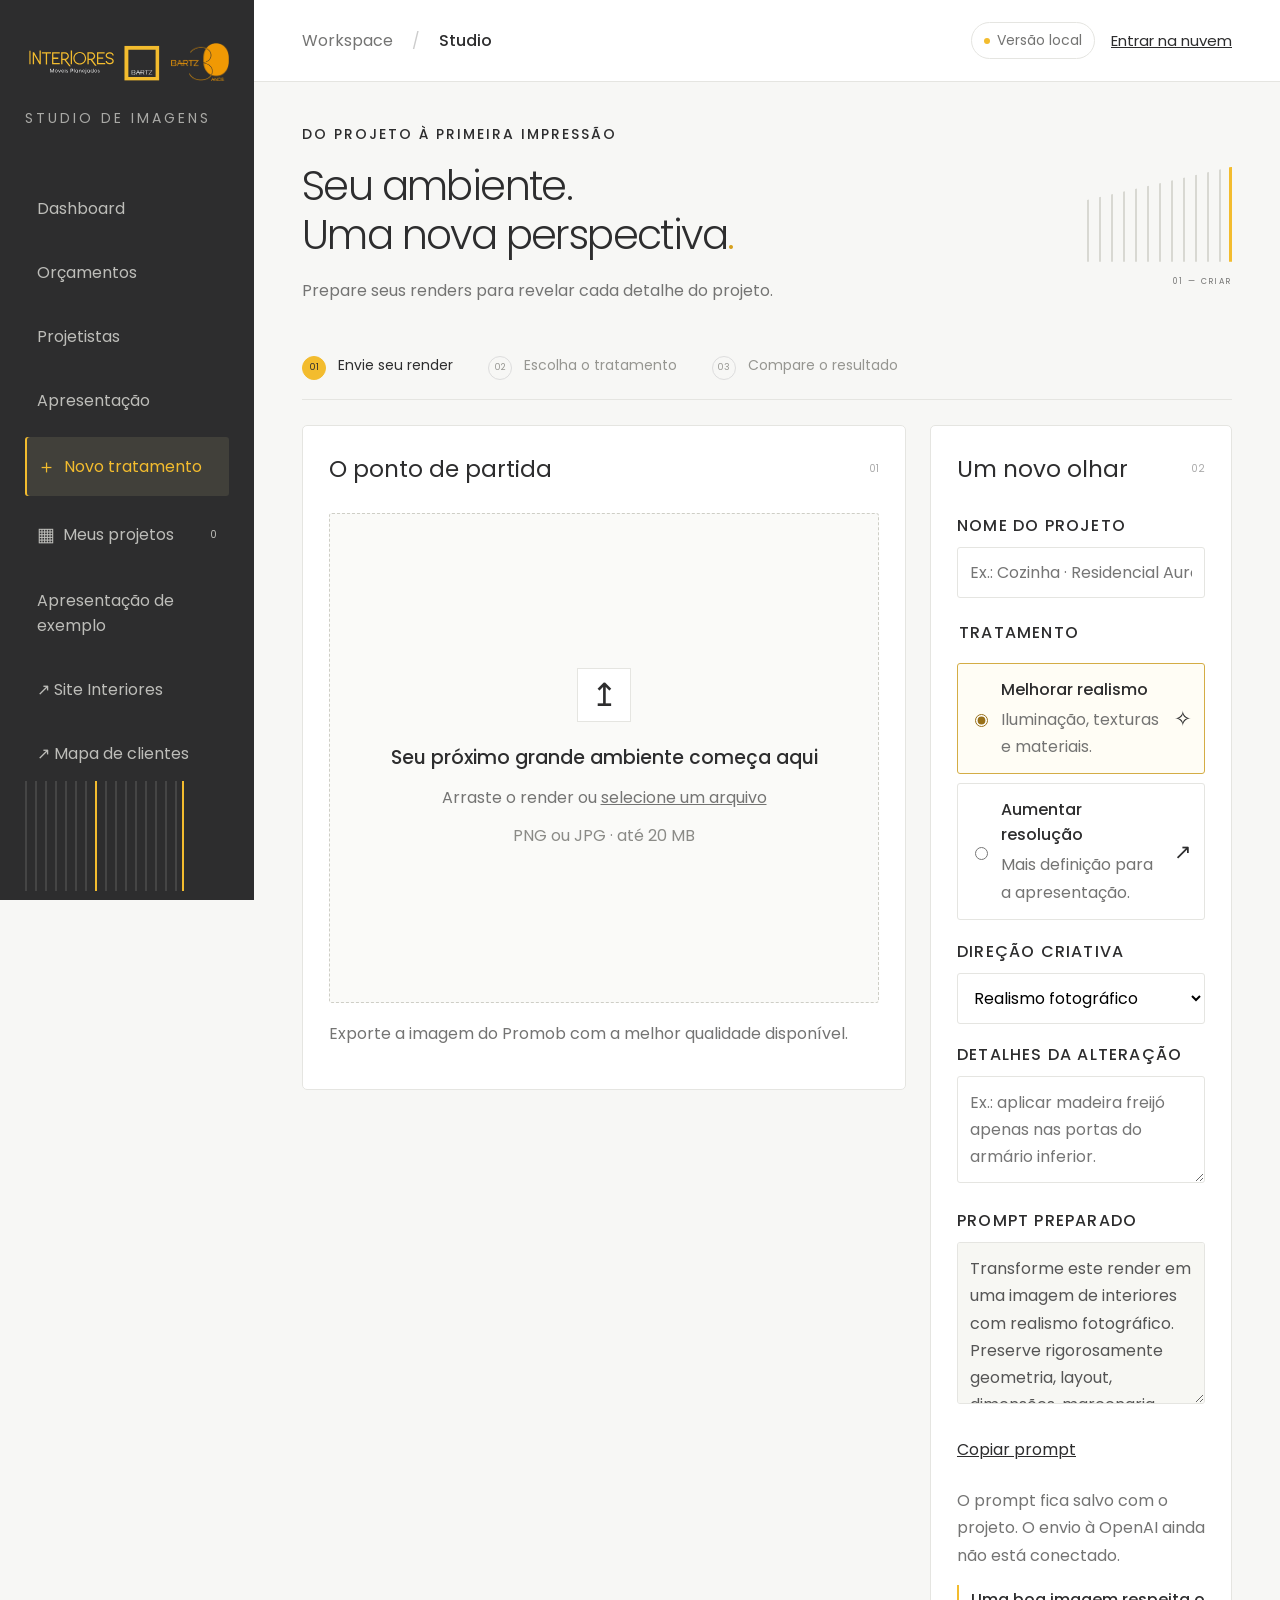
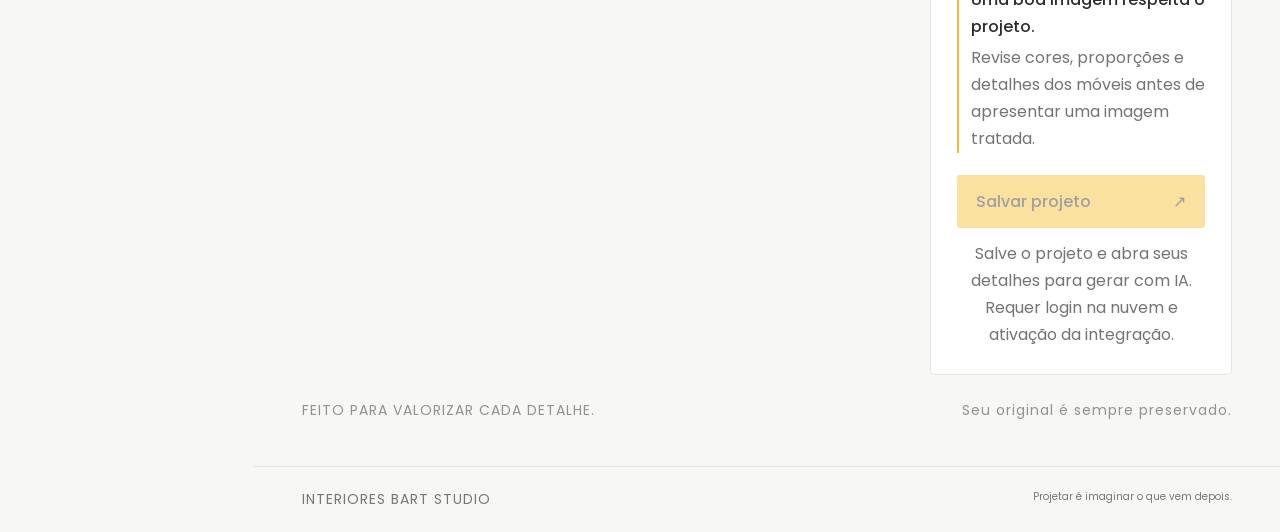
==== commit eb70a64d: "Inclui marca Bartz 30 anos no site e no painel" ====
--- a/studio/index.html
+++ b/studio/index.html
@@ -1,6 +1,6 @@
 <!doctype html>
 <html lang="pt-BR"><head><meta charset="utf-8"><meta name="viewport" content="width=device-width,initial-scale=1"><meta name="theme-color" content="#2D2D2E"><title>Interiores Bart Studio — Projetos e imagens</title><link rel="stylesheet" href="styles.css"></head>
-<body><aside class="sidebar"><a class="brand" href="./" aria-label="Interiores Bart Studio início"><img src="../assets/brand/logo-horizontal.svg" alt="Interiores Móveis Planejados · Bartz" width="208" height="67"></a><div class="studio-label">STUDIO DE IMAGENS</div><nav aria-label="Principal"><button class="nav" data-view="dashboard">Dashboard</button><button class="nav" data-view="budget">Orçamentos</button><button class="nav" data-view="team">Projetistas</button><button class="nav" data-view="presentation">Apresentação</button><button class="nav active" data-view="create"><span>＋</span> Novo tratamento</button><button class="nav" data-view="projects"><span>▦</span> Meus projetos <b id="count">0</b></button><a class="nav" href="apresentacao.html" target="_blank" rel="noopener">Apresentação de exemplo</a><a class="nav" href="../">↗ Site Interiores</a><a class="nav" href="../mapa.html">↗ Mapa de clientes</a></nav><div class="sidebar-bottom"><div class="lines"></div><p>Boas ideias merecem<br>uma nova perspectiva.</p><span>INTERIORES BART STUDIO · STUDIO</span></div></aside>
+<body><aside class="sidebar"><div class="sidebar-brands"><a class="brand" href="./" aria-label="Interiores Bart Studio início"><img src="../assets/brand/logo-horizontal.svg" alt="Interiores Móveis Planejados · Bartz" width="208" height="67"></a><img class="companion-logo" src="../assets/brand/logo-complementar.png" alt="Bartz — 30 anos" width="122" height="79"></div><div class="studio-label">STUDIO DE IMAGENS</div><nav aria-label="Principal"><button class="nav" data-view="dashboard">Dashboard</button><button class="nav" data-view="budget">Orçamentos</button><button class="nav" data-view="team">Projetistas</button><button class="nav" data-view="presentation">Apresentação</button><button class="nav active" data-view="create"><span>＋</span> Novo tratamento</button><button class="nav" data-view="projects"><span>▦</span> Meus projetos <b id="count">0</b></button><a class="nav" href="apresentacao.html" target="_blank" rel="noopener">Apresentação de exemplo</a><a class="nav" href="../">↗ Site Interiores</a><a class="nav" href="../mapa.html">↗ Mapa de clientes</a></nav><div class="sidebar-bottom"><div class="lines"></div><p>Boas ideias merecem<br>uma nova perspectiva.</p><span>INTERIORES BART STUDIO · STUDIO</span></div></aside>
 <div class="workspace"><header><span>Workspace <i>/</i> <strong>Studio</strong></span><div class="account"><span class="local-badge" id="storage-badge"><span></span> Versão local</span><button id="account" class="text-button">Entrar na nuvem</button></div></header><main><section id="budget-view" hidden><p class="eyebrow">PLANEJAMENTO COMERCIAL</p><h1>Orçamentos</h1><p class="subtitle">Monte os valores de cada projeto. O orçamento é salvo junto ao projeto, no navegador ou na conta conectada.</p><label for="budget-project">Projeto</label><select id="budget-project"></select><p id="budget-person" class="subtitle"></p><form id="budget-form" hidden><div class="info-grid"><label>Validade<input id="budget-valid" type="date"></label><label>Situação<select id="budget-stage"><option value="draft">Rascunho</option><option value="sent">Enviado</option><option value="approved">Aprovado</option><option value="declined">Não aprovado</option></select></label></div><div id="budget-items"></div><button id="budget-add" type="button" class="secondary">＋ Adicionar item</button><div class="budget-summary"><label>Desconto em R$<input id="budget-discount" type="number" min="0" step="0.01" value="0" required></label><p>Subtotal <strong id="budget-subtotal"></strong></p><p>Total <strong id="budget-total"></strong></p></div><label>Observações e condições de pagamento<textarea id="budget-notes" maxlength="3000" rows="4" placeholder="Ex.: condições de pagamento, prazo estimado e itens inclusos."></textarea></label><p class="hint">Os valores são informados pelo projetista. Marcar como enviado não envia mensagens ao cliente.</p><button class="primary" id="budget-save">Salvar orçamento</button></form><p id="budget-status" role="status"></p></section><section id="presentation-view" hidden><p class="eyebrow">APRESENTAÇÃO AO CLIENTE</p><h1>Seu projeto, página a página.</h1><p class="subtitle">Escolha um projeto para montar a apresentação. As edições ficam neste navegador, separadas por conta, e não alteram os renders originais. Até 20 imagens por apresentação.</p><label for="presentation-project">Projeto de referência</label><select id="presentation-project"></select><div class="info-grid"><label>Cliente da apresentação<input id="presentation-client" maxlength="120"></label><label>Projetista<input id="presentation-designer" maxlength="160"></label></div><div class="detail-actions"><label class="primary" for="presentation-add">＋ Adicionar imagens</label><input id="presentation-add" type="file" accept="image/png,image/jpeg" multiple hidden><button id="presentation-save" class="secondary">Salvar edição</button><button id="presentation-export" class="primary">Prévia / gerar PDF</button></div><p id="presentation-status" role="status"></p><div id="presentation-pages"></div></section><section id="team-view" hidden><p class="eyebrow">PESSOAS E ENTREGAS</p><div class="page-title"><h1>Projetistas</h1><button id="add-designer" class="primary">＋ Cadastrar projetista</button></div><p class="subtitle">Perfis salvos neste navegador, separados por conta. As entregas abaixo vêm dos projetos acessíveis. Este cadastro não cria login nem convida usuários.</p><form id="designer-form" class="project-info" hidden><h2>Perfil do projetista</h2><input name="id" type="hidden"><div class="info-grid"><label>Nome<input name="name" required maxlength="120"></label><label>Função<input name="role" required maxlength="120" placeholder="Ex.: Projetista de interiores"></label><label>Foto<input name="photo" type="file" accept="image/png,image/jpeg,image/webp"></label><label>Sobre o trabalho<textarea name="bio" maxlength="1000" placeholder="Especialidades e responsabilidades"></textarea></label></div><div class="detail-actions"><button class="primary" type="submit">Salvar projetista</button><button id="cancel-designer" class="secondary" type="button">Cancelar</button></div></form><div id="team-cards" class="project-grid"></div></section><section id="dashboard-view" hidden><p class="eyebrow">VISÃO DOS PROJETOS ACESSÍVEIS</p><h1>Dashboard</h1><button id="dashboard-budget" class="primary">Criar / consultar orçamento</button><p class="subtitle">Métricas dos projetos deste navegador ou da conta conectada. Tempo decorrido entre criação e conclusão, não horas trabalhadas.</p><div id="metrics" class="metrics"></div><div class="page-title"><h2>Ranking por projetista</h2><button class="secondary" id="dashboard-team">Cadastrar / ver projetistas</button></div><p class="hint">Ordenado por projetos concluídos. Empates seguem a ordem alfabética. Projetos sem responsável ficam fora do ranking.</p><div id="ranking"></div></section><section id="create-view"><div class="intro"><div><p class="eyebrow">DO PROJETO À PRIMEIRA IMPRESSÃO</p><h1>Seu ambiente.<br>Uma nova perspectiva<span>.</span></h1><p class="subtitle">Prepare seus renders para revelar cada detalhe do projeto.</p></div><div class="intro-art" aria-hidden="true"><div></div><span>01 — CRIAR</span></div></div>
 <div class="steps"><span class="current"><b>01</b> Envie seu render</span><span><b>02</b> Escolha o tratamento</span><span><b>03</b> Compare o resultado</span></div>
 <div class="editor-grid"><section class="panel upload-panel"><div class="panel-title"><h2>O ponto de partida</h2><span>01</span></div><label id="dropzone" class="dropzone" for="file"><span class="upload-icon">↥</span><strong>Seu próximo grande ambiente começa aqui</strong><span>Arraste o render ou <u>selecione um arquivo</u></span><small>PNG ou JPG · até 20 MB</small></label><input id="file" type="file" accept="image/png,image/jpeg" hidden><div id="preview-wrap" hidden><img id="preview" alt="Render original selecionado"><div class="file-meta"><span id="filename"></span><button id="replace" class="text-button">Trocar imagem</button></div></div><p class="hint">Exporte a imagem do Promob com a melhor qualidade disponível.</p></section>
--- a/studio/styles.css
+++ b/studio/styles.css
@@ -18,3 +18,20 @@
 .person-card{background:white;border:1px solid var(--line);padding:24px;margin:18px 0}.person-heading{display:flex;gap:18px;align-items:center;margin-bottom:20px}.person-heading img,.person-heading>span{width:76px;height:76px;border-radius:50%;object-fit:contain;background:#f3bc2e;flex-shrink:0}.person-heading>span{display:grid;place-items:center;font-size:32px}.person-heading h3{font-size:20px;margin:0}.person-heading p{margin:8px 0 0;font-size:16px}.person-card p{line-height:1.7}.person-card ul{padding-left:20px}.info-grid textarea{width:100%;font:inherit;min-height:100px;padding:12px}.person-card .text-button{text-align:left;overflow-wrap:anywhere}
 #presentation-project{display:block;width:100%;font:inherit;padding:14px;margin:12px 0 24px;border:1px solid #ccc;background:white}.presentation-page-card{display:grid;grid-template-columns:minmax(0,1.3fr) minmax(0,1fr);gap:24px;padding:24px;margin:25px 0;background:white;border:1px solid var(--line)}.presentation-page-card>img{width:100%;height:420px;object-fit:contain;background:#f5f5f5}.page-fields label{display:block;font-size:14px;margin-top:15px}.page-fields input,.page-fields textarea{font:inherit;display:block;width:100%;padding:12px;border:1px solid #ccc;margin-top:8px}.page-fields textarea{min-height:100px;resize:vertical}#presentation-status{font-size:14px;line-height:1.7}@media(max-width:950px){.presentation-page-card{grid-template-columns:1fr}.presentation-page-card>img{height:300px}}@media(max-width:650px){.presentation-page-card{padding:15px}.presentation-page-card>img{height:230px}}
 #budget-project{display:block;width:100%;font:inherit;padding:14px;margin:12px 0;border:1px solid #ccc;background:white}.budget-row{display:grid;grid-template-columns:1fr 2fr .7fr 1fr;gap:14px;background:white;border:1px solid var(--line);padding:20px;margin:18px 0}.budget-row label,#budget-form>label,.budget-summary label{font-size:14px}.budget-row input,.budget-summary input,#budget-notes{display:block;width:100%;font:inherit;padding:12px;border:1px solid #ccc;margin-top:8px}.item-total{grid-column:1/4;font-weight:500}.budget-summary{max-width:460px;margin:25px 0 25px auto;padding:22px;background:white;border-top:3px solid var(--yellow)}.budget-summary p{display:flex;justify-content:space-between;gap:20px}.budget-summary p:last-child{font-size:22px}#budget-status{font-size:15px}#budget-save{margin-top:20px}@media(max-width:900px){.budget-row{grid-template-columns:1fr 1fr}.item-total{grid-column:auto}}@media(max-width:550px){.budget-row{grid-template-columns:1fr}.budget-summary{max-width:none}.budget-summary p:last-child{font-size:20px}}
+
+/* Keep the two original marks side by side above the system navigation. */
+.sidebar-brands{display:flex;align-items:center;gap:8px;flex-shrink:0}
+.sidebar-brands .brand{display:block;flex:0 0 138px}
+.sidebar-brands .brand img{width:138px;height:auto}
+.sidebar-brands .companion-logo{display:block;width:58px;height:auto;flex-shrink:0}
+@media(min-width:651px) and (max-width:1100px){
+  .sidebar-brands .brand{flex-basis:120px}
+  .sidebar-brands .brand img{width:120px}
+  .sidebar-brands .companion-logo{width:51px}
+}
+@media(max-width:650px){
+  .sidebar-brands{gap:16px}
+  .sidebar-brands .brand{flex-basis:180px}
+  .sidebar-brands .brand img{width:180px}
+  .sidebar-brands .companion-logo{width:70px}
+}
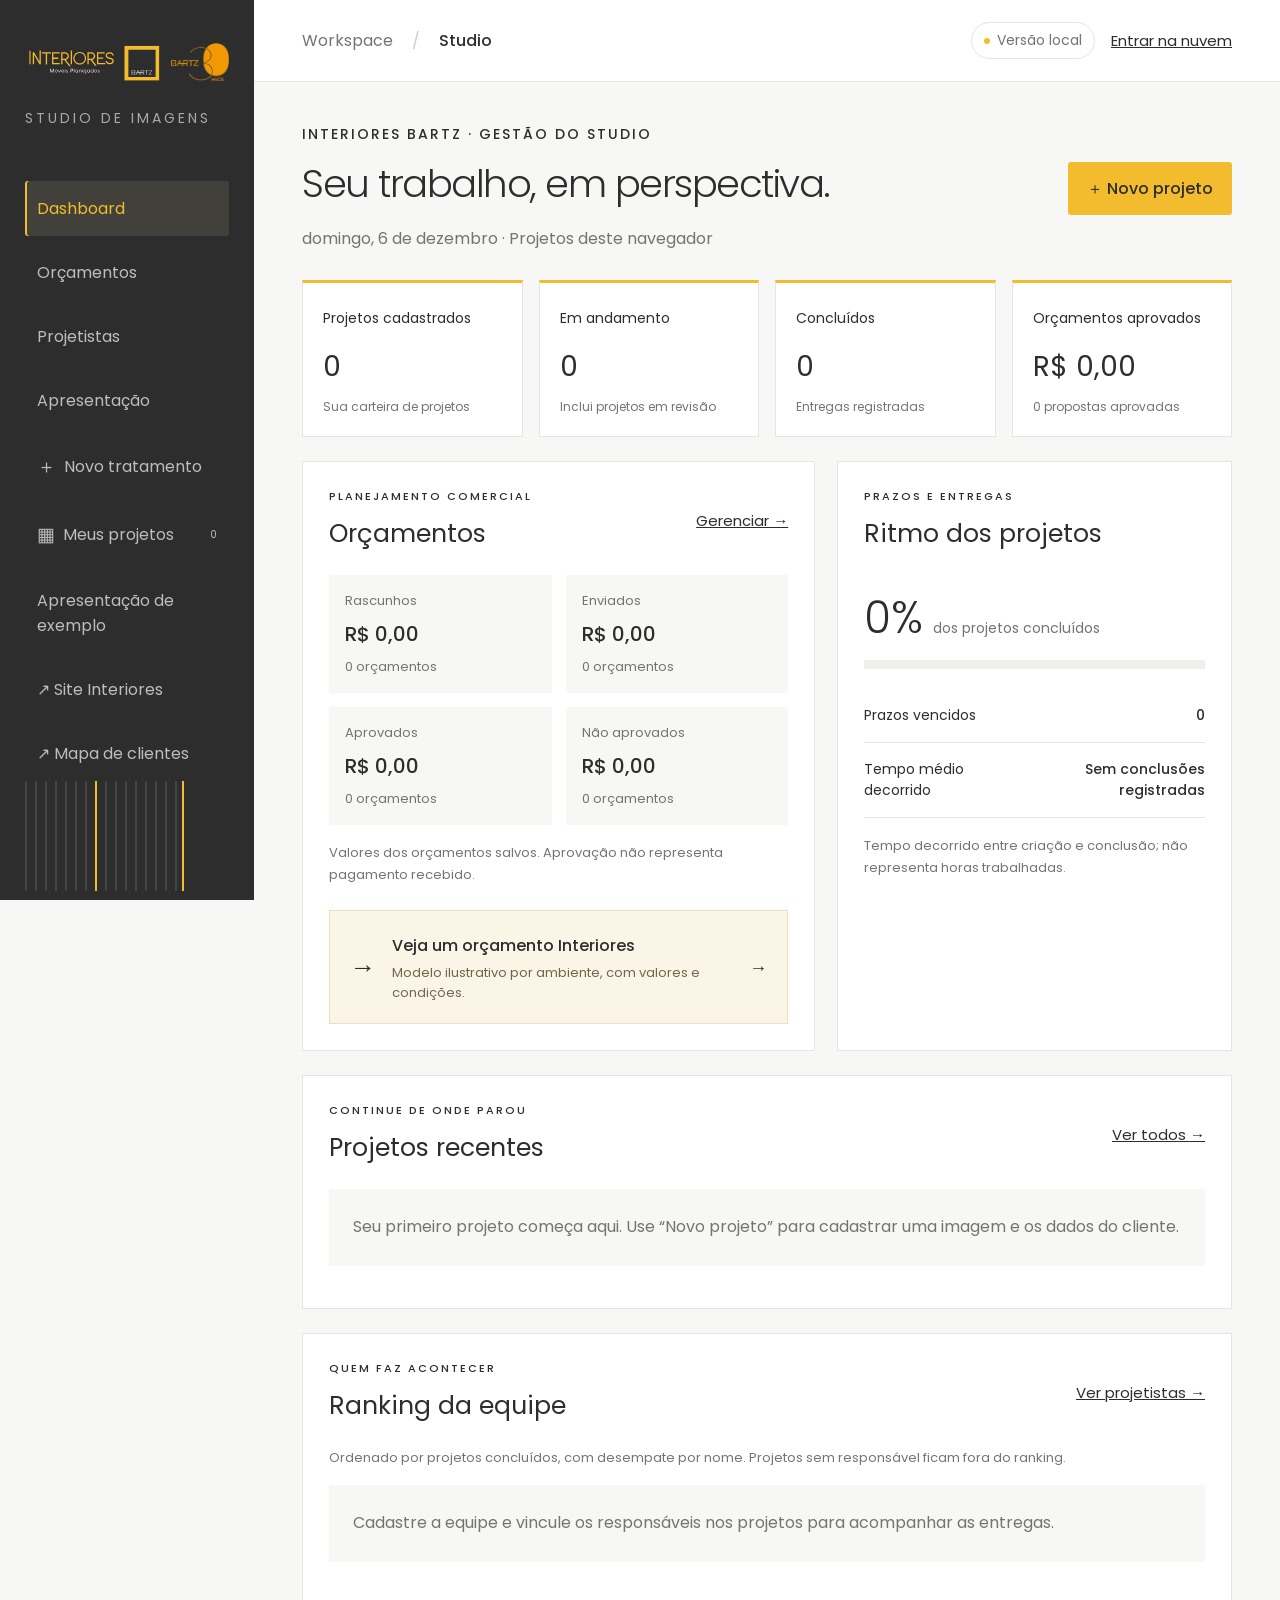
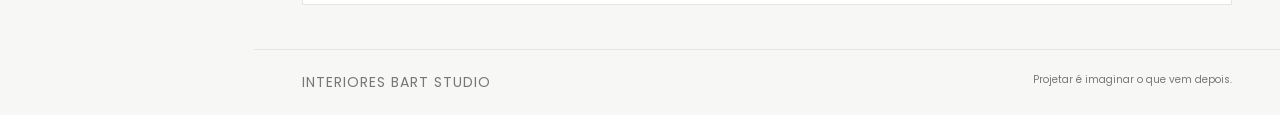
==== commit 7e041787: "Organiza dashboard e adiciona exemplo e prévia de orçamento com PDF" ====
--- a/studio/index.html
+++ b/studio/index.html
@@ -1,11 +1,35 @@
 <!doctype html>
-<html lang="pt-BR"><head><meta charset="utf-8"><meta name="viewport" content="width=device-width,initial-scale=1"><meta name="theme-color" content="#2D2D2E"><title>Interiores Bart Studio — Projetos e imagens</title><link rel="stylesheet" href="styles.css"></head>
+<html lang="pt-BR"><head><meta charset="utf-8"><meta name="viewport" content="width=device-width,initial-scale=1"><meta name="theme-color" content="#2D2D2E"><title>Interiores Bart Studio — Projetos e imagens</title><link rel="stylesheet" href="styles.css?v=dashboard-orcamentos-3"><style id="brand-pair-layout">
+/* Keep the two original marks side by side above the system navigation. */
+.sidebar-brands{display:flex;flex-flow:row nowrap;align-items:center;gap:8px;flex-shrink:0}
+.sidebar-brands .brand{display:block;flex:0 0 138px}
+.sidebar-brands .brand img{width:138px;height:auto}
+.sidebar-brands .companion-logo{display:block;width:58px;height:auto;flex-shrink:0}
+@media(min-width:651px) and (max-width:1100px){
+  .sidebar-brands .brand{flex-basis:120px}
+  .sidebar-brands .brand img{width:120px}
+  .sidebar-brands .companion-logo{width:51px}
+}
+@media(max-width:650px){
+  .sidebar-brands{gap:16px}
+  .sidebar-brands .brand{flex-basis:180px}
+  .sidebar-brands .brand img{width:180px}
+  .sidebar-brands .companion-logo{width:70px}
+}
+</style></head>
 <body><aside class="sidebar"><div class="sidebar-brands"><a class="brand" href="./" aria-label="Interiores Bart Studio início"><img src="../assets/brand/logo-horizontal.svg" alt="Interiores Móveis Planejados · Bartz" width="208" height="67"></a><img class="companion-logo" src="../assets/brand/logo-complementar.png" alt="Bartz — 30 anos" width="122" height="79"></div><div class="studio-label">STUDIO DE IMAGENS</div><nav aria-label="Principal"><button class="nav" data-view="dashboard">Dashboard</button><button class="nav" data-view="budget">Orçamentos</button><button class="nav" data-view="team">Projetistas</button><button class="nav" data-view="presentation">Apresentação</button><button class="nav active" data-view="create"><span>＋</span> Novo tratamento</button><button class="nav" data-view="projects"><span>▦</span> Meus projetos <b id="count">0</b></button><a class="nav" href="apresentacao.html" target="_blank" rel="noopener">Apresentação de exemplo</a><a class="nav" href="../">↗ Site Interiores</a><a class="nav" href="../mapa.html">↗ Mapa de clientes</a></nav><div class="sidebar-bottom"><div class="lines"></div><p>Boas ideias merecem<br>uma nova perspectiva.</p><span>INTERIORES BART STUDIO · STUDIO</span></div></aside>
-<div class="workspace"><header><span>Workspace <i>/</i> <strong>Studio</strong></span><div class="account"><span class="local-badge" id="storage-badge"><span></span> Versão local</span><button id="account" class="text-button">Entrar na nuvem</button></div></header><main><section id="budget-view" hidden><p class="eyebrow">PLANEJAMENTO COMERCIAL</p><h1>Orçamentos</h1><p class="subtitle">Monte os valores de cada projeto. O orçamento é salvo junto ao projeto, no navegador ou na conta conectada.</p><label for="budget-project">Projeto</label><select id="budget-project"></select><p id="budget-person" class="subtitle"></p><form id="budget-form" hidden><div class="info-grid"><label>Validade<input id="budget-valid" type="date"></label><label>Situação<select id="budget-stage"><option value="draft">Rascunho</option><option value="sent">Enviado</option><option value="approved">Aprovado</option><option value="declined">Não aprovado</option></select></label></div><div id="budget-items"></div><button id="budget-add" type="button" class="secondary">＋ Adicionar item</button><div class="budget-summary"><label>Desconto em R$<input id="budget-discount" type="number" min="0" step="0.01" value="0" required></label><p>Subtotal <strong id="budget-subtotal"></strong></p><p>Total <strong id="budget-total"></strong></p></div><label>Observações e condições de pagamento<textarea id="budget-notes" maxlength="3000" rows="4" placeholder="Ex.: condições de pagamento, prazo estimado e itens inclusos."></textarea></label><p class="hint">Os valores são informados pelo projetista. Marcar como enviado não envia mensagens ao cliente.</p><button class="primary" id="budget-save">Salvar orçamento</button></form><p id="budget-status" role="status"></p></section><section id="presentation-view" hidden><p class="eyebrow">APRESENTAÇÃO AO CLIENTE</p><h1>Seu projeto, página a página.</h1><p class="subtitle">Escolha um projeto para montar a apresentação. As edições ficam neste navegador, separadas por conta, e não alteram os renders originais. Até 20 imagens por apresentação.</p><label for="presentation-project">Projeto de referência</label><select id="presentation-project"></select><div class="info-grid"><label>Cliente da apresentação<input id="presentation-client" maxlength="120"></label><label>Projetista<input id="presentation-designer" maxlength="160"></label></div><div class="detail-actions"><label class="primary" for="presentation-add">＋ Adicionar imagens</label><input id="presentation-add" type="file" accept="image/png,image/jpeg" multiple hidden><button id="presentation-save" class="secondary">Salvar edição</button><button id="presentation-export" class="primary">Prévia / gerar PDF</button></div><p id="presentation-status" role="status"></p><div id="presentation-pages"></div></section><section id="team-view" hidden><p class="eyebrow">PESSOAS E ENTREGAS</p><div class="page-title"><h1>Projetistas</h1><button id="add-designer" class="primary">＋ Cadastrar projetista</button></div><p class="subtitle">Perfis salvos neste navegador, separados por conta. As entregas abaixo vêm dos projetos acessíveis. Este cadastro não cria login nem convida usuários.</p><form id="designer-form" class="project-info" hidden><h2>Perfil do projetista</h2><input name="id" type="hidden"><div class="info-grid"><label>Nome<input name="name" required maxlength="120"></label><label>Função<input name="role" required maxlength="120" placeholder="Ex.: Projetista de interiores"></label><label>Foto<input name="photo" type="file" accept="image/png,image/jpeg,image/webp"></label><label>Sobre o trabalho<textarea name="bio" maxlength="1000" placeholder="Especialidades e responsabilidades"></textarea></label></div><div class="detail-actions"><button class="primary" type="submit">Salvar projetista</button><button id="cancel-designer" class="secondary" type="button">Cancelar</button></div></form><div id="team-cards" class="project-grid"></div></section><section id="dashboard-view" hidden><p class="eyebrow">VISÃO DOS PROJETOS ACESSÍVEIS</p><h1>Dashboard</h1><button id="dashboard-budget" class="primary">Criar / consultar orçamento</button><p class="subtitle">Métricas dos projetos deste navegador ou da conta conectada. Tempo decorrido entre criação e conclusão, não horas trabalhadas.</p><div id="metrics" class="metrics"></div><div class="page-title"><h2>Ranking por projetista</h2><button class="secondary" id="dashboard-team">Cadastrar / ver projetistas</button></div><p class="hint">Ordenado por projetos concluídos. Empates seguem a ordem alfabética. Projetos sem responsável ficam fora do ranking.</p><div id="ranking"></div></section><section id="create-view"><div class="intro"><div><p class="eyebrow">DO PROJETO À PRIMEIRA IMPRESSÃO</p><h1>Seu ambiente.<br>Uma nova perspectiva<span>.</span></h1><p class="subtitle">Prepare seus renders para revelar cada detalhe do projeto.</p></div><div class="intro-art" aria-hidden="true"><div></div><span>01 — CRIAR</span></div></div>
+<div class="workspace"><header><span>Workspace <i>/</i> <strong>Studio</strong></span><div class="account"><span class="local-badge" id="storage-badge"><span></span> Versão local</span><button id="account" class="text-button">Entrar na nuvem</button></div></header><main><section id="budget-view" hidden><p class="eyebrow">PLANEJAMENTO COMERCIAL</p><h1>Orçamentos</h1><p class="subtitle">Monte os valores de cada projeto. O orçamento é salvo junto ao projeto, no navegador ou na conta conectada.</p><a class="example-callout" href="orcamento-exemplo.html" target="_blank" rel="noopener"><span class="example-icon" aria-hidden="true">→</span><span><strong>Orçamento de exemplo</strong><small>Veja a apresentação para o cliente, com valores fictícios.</small></span><span aria-hidden="true">→</span></a><label for="budget-project">Projeto</label><select id="budget-project"></select><p id="budget-person" class="subtitle"></p><form id="budget-form" hidden><div class="info-grid"><label>Validade<input id="budget-valid" type="date"></label><label>Situação<select id="budget-stage"><option value="draft">Rascunho</option><option value="sent">Enviado</option><option value="approved">Aprovado</option><option value="declined">Não aprovado</option></select></label></div><div id="budget-items"></div><button id="budget-add" type="button" class="secondary">＋ Adicionar item</button><div class="budget-summary"><label>Desconto em R$<input id="budget-discount" type="number" min="0" step="0.01" value="0" required></label><p>Subtotal <strong id="budget-subtotal"></strong></p><p>Total <strong id="budget-total"></strong></p></div><label>Observações e condições de pagamento<textarea id="budget-notes" maxlength="3000" rows="4" placeholder="Ex.: condições de pagamento, prazo estimado e itens inclusos."></textarea></label><p class="hint">Os valores são informados pelo projetista. Marcar como enviado não envia mensagens ao cliente.</p><div class="detail-actions"><button class="primary" id="budget-save">Salvar orçamento</button><button class="secondary" type="button" id="budget-preview">Visualizar / PDF</button></div></form><p id="budget-status" role="status"></p></section><section id="presentation-view" hidden><p class="eyebrow">APRESENTAÇÃO AO CLIENTE</p><h1>Seu projeto, página a página.</h1><p class="subtitle">Escolha um projeto para montar a apresentação. As edições ficam neste navegador, separadas por conta, e não alteram os renders originais. Até 20 imagens por apresentação.</p><label for="presentation-project">Projeto de referência</label><select id="presentation-project"></select><div class="info-grid"><label>Cliente da apresentação<input id="presentation-client" maxlength="120"></label><label>Projetista<input id="presentation-designer" maxlength="160"></label></div><div class="detail-actions"><label class="primary" for="presentation-add">＋ Adicionar imagens</label><input id="presentation-add" type="file" accept="image/png,image/jpeg" multiple hidden><button id="presentation-save" class="secondary">Salvar edição</button><button id="presentation-export" class="primary">Prévia / gerar PDF</button></div><p id="presentation-status" role="status"></p><div id="presentation-pages"></div></section><section id="team-view" hidden><p class="eyebrow">PESSOAS E ENTREGAS</p><div class="page-title"><h1>Projetistas</h1><button id="add-designer" class="primary">＋ Cadastrar projetista</button></div><p class="subtitle">Perfis salvos neste navegador, separados por conta. As entregas abaixo vêm dos projetos acessíveis. Este cadastro não cria login nem convida usuários.</p><form id="designer-form" class="project-info" hidden><h2>Perfil do projetista</h2><input name="id" type="hidden"><div class="info-grid"><label>Nome<input name="name" required maxlength="120"></label><label>Função<input name="role" required maxlength="120" placeholder="Ex.: Projetista de interiores"></label><label>Foto<input name="photo" type="file" accept="image/png,image/jpeg,image/webp"></label><label>Sobre o trabalho<textarea name="bio" maxlength="1000" placeholder="Especialidades e responsabilidades"></textarea></label></div><div class="detail-actions"><button class="primary" type="submit">Salvar projetista</button><button id="cancel-designer" class="secondary" type="button">Cancelar</button></div></form><div id="team-cards" class="project-grid"></div></section><section id="dashboard-view" hidden>
+<div class="dashboard-heading"><div><p class="eyebrow">INTERIORES BARTZ · GESTÃO DO STUDIO</p><h1>Seu trabalho, em perspectiva.</h1><p class="subtitle" id="dashboard-date"></p></div><button class="primary" id="dashboard-new">＋ Novo projeto</button></div>
+<p id="dashboard-feedback" role="status"></p><div id="metrics" class="metrics"></div>
+<div class="dashboard-columns"><section class="dashboard-card"><div class="card-heading"><div><p class="eyebrow">PLANEJAMENTO COMERCIAL</p><h2>Orçamentos</h2></div><button id="dashboard-budget" class="text-button">Gerenciar →</button></div><div id="budget-pipeline" class="budget-pipeline"></div><p class="hint">Valores dos orçamentos salvos. Aprovação não representa pagamento recebido.</p><a class="example-callout" href="orcamento-exemplo.html" target="_blank" rel="noopener"><span class="example-icon" aria-hidden="true">→</span><span><strong>Veja um orçamento Interiores</strong><small>Modelo ilustrativo por ambiente, com valores e condições.</small></span><span aria-hidden="true">→</span></a></section>
+<section class="dashboard-card"><div class="card-heading"><div><p class="eyebrow">PRAZOS E ENTREGAS</p><h2>Ritmo dos projetos</h2></div></div><div id="project-progress"></div><p class="hint">Tempo decorrido entre criação e conclusão; não representa horas trabalhadas.</p></section></div>
+<section class="dashboard-card dashboard-recent"><div class="card-heading"><div><p class="eyebrow">CONTINUE DE ONDE PAROU</p><h2>Projetos recentes</h2></div><button class="text-button" id="dashboard-projects">Ver todos →</button></div><div id="dashboard-recent"></div></section>
+<section class="dashboard-card"><div class="card-heading"><div><p class="eyebrow">QUEM FAZ ACONTECER</p><h2>Ranking da equipe</h2></div><button class="text-button" id="dashboard-team">Ver projetistas →</button></div><p class="hint">Ordenado por projetos concluídos, com desempate por nome. Projetos sem responsável ficam fora do ranking.</p><div id="ranking"></div></section>
+</section><section id="create-view"><div class="intro"><div><p class="eyebrow">DO PROJETO À PRIMEIRA IMPRESSÃO</p><h1>Seu ambiente.<br>Uma nova perspectiva<span>.</span></h1><p class="subtitle">Prepare seus renders para revelar cada detalhe do projeto.</p></div><div class="intro-art" aria-hidden="true"><div></div><span>01 — CRIAR</span></div></div>
 <div class="steps"><span class="current"><b>01</b> Envie seu render</span><span><b>02</b> Escolha o tratamento</span><span><b>03</b> Compare o resultado</span></div>
 <div class="editor-grid"><section class="panel upload-panel"><div class="panel-title"><h2>O ponto de partida</h2><span>01</span></div><label id="dropzone" class="dropzone" for="file"><span class="upload-icon">↥</span><strong>Seu próximo grande ambiente começa aqui</strong><span>Arraste o render ou <u>selecione um arquivo</u></span><small>PNG ou JPG · até 20 MB</small></label><input id="file" type="file" accept="image/png,image/jpeg" hidden><div id="preview-wrap" hidden><img id="preview" alt="Render original selecionado"><div class="file-meta"><span id="filename"></span><button id="replace" class="text-button">Trocar imagem</button></div></div><p class="hint">Exporte a imagem do Promob com a melhor qualidade disponível.</p></section>
 <section class="panel settings"><div class="panel-title"><h2>Um novo olhar</h2><span>02</span></div><label class="field-label" for="project">NOME DO PROJETO</label><input id="project" maxlength="100" placeholder="Ex.: Cozinha · Residencial Aurora"><fieldset><legend>TRATAMENTO</legend><label class="treatment"><input type="radio" name="mode" value="realism" checked><span><strong>Melhorar realismo</strong><small>Iluminação, texturas e materiais.</small></span><span class="mode-icon">✧</span></label><label class="treatment"><input type="radio" name="mode" value="upscale"><span><strong>Aumentar resolução</strong><small>Mais definição para a apresentação.</small></span><span class="mode-icon">↗</span></label></fieldset><label class="field-label" for="prompt-preset">DIREÇÃO CRIATIVA</label><select id="prompt-preset"><option value="realism">Realismo fotográfico</option><option value="texture">Aplicar textura em uma área</option><option value="object">Substituir um objeto</option><option value="lighting">Iluminação natural</option></select><label class="field-label" for="prompt-details">DETALHES DA ALTERAÇÃO</label><textarea id="prompt-details" rows="3" maxlength="2000" placeholder="Ex.: aplicar madeira freijó apenas nas portas do armário inferior."></textarea><label class="field-label" for="prompt-preview">PROMPT PREPARADO</label><textarea id="prompt-preview" rows="5" readonly></textarea><button class="text-button" id="copy-prompt" type="button">Copiar prompt</button><p class="hint">O prompt fica salvo com o projeto. O envio à OpenAI ainda não está conectado.</p><div class="notice"><strong>Uma boa imagem respeita o projeto.</strong><p>Revise cores, proporções e detalhes dos móveis antes de apresentar uma imagem tratada.</p></div><button id="save" class="primary" disabled>Salvar projeto <span>↗</span></button><p class="integration">Salve o projeto e abra seus detalhes para gerar com IA. Requer login na nuvem e ativação da integração.</p></section></div>
 <div class="footnote"><span>FEITO PARA VALORIZAR CADA DETALHE.</span><span>Seu original é sempre preservado.</span></div></section>
 <section id="projects-view" hidden><p class="eyebrow">SEU REPERTÓRIO, EM UM SÓ LUGAR</p><div class="page-title"><h1>Meus projetos<span>.</span></h1><button id="new-project" class="primary">＋ Novo projeto</button></div><p class="subtitle" id="storage-description">Salvos apenas neste navegador. Baixe os arquivos para manter uma cópia.</p><div id="projects" class="project-grid"></div></section>
 <section id="detail-view" hidden><button id="back" class="text-button">← Voltar aos projetos</button><div class="page-title"><div><p class="eyebrow">CADA DETALHE, LADO A LADO</p><h1 id="detail-title"></h1></div><button id="delete" class="text-button danger">Excluir projeto</button></div><form id="project-info" class="project-info"><h2>Cliente e planejamento</h2><div class="info-grid"><label>Cliente<input name="client" maxlength="120"></label><label>Telefone<input name="phone" type="tel" maxlength="40"></label><label>Projetista responsável<input name="designer" maxlength="120" list="designer-options"><datalist id="designer-options"></datalist></label><label>Endereço<input name="address" maxlength="250" placeholder="Rua, número, bairro, cidade — AL"></label><label>Imóvel<select name="property"><option>Apartamento</option><option>Casa</option><option>Comercial</option></select></label><label>Ambiente<select name="room"><option>Sala</option><option>Cozinha</option><option>Dormitório</option><option>Banheiro</option><option>Imóvel completo</option></select></label><label>Prazo<input name="deadline" type="date"></label><label>Situação<select name="stage"><option value="progress">Em andamento</option><option value="review">Em revisão</option><option value="completed">Concluído</option></select></label></div><div class="detail-actions"><button class="primary" type="submit">Salvar cadastro</button><a id="project-map" class="secondary" target="_blank" rel="noopener" hidden>Ver no Google Maps</a></div><p id="project-duration" class="hint"></p></form><div class="compare-panel"><div class="compare-labels"><span>ORIGINAL</span><span id="result-label">RESULTADO NÃO IMPORTADO</span></div><div class="comparison" id="comparison"><img id="detail-original" alt="Render original"><div id="result-layer" hidden><img id="detail-result" alt="Resultado importado"></div><div id="divider" hidden></div></div><label id="slider-label" hidden>Comparar original e resultado<input id="slider" type="range" min="0" max="100" value="50"></label></div><details class="saved-direction"><summary>Direção criativa deste projeto</summary><p id="saved-prompt"></p></details><div class="detail-actions"><button id="detail-budget" class="secondary">Orçamento deste projeto</button><button id="generate-ai" class="primary">Melhorar imagem com IA</button><button id="generate-presentation" class="primary">Editar apresentação / PDF</button><label class="primary" for="result-file">Importar resultado ↥</label><input id="result-file" type="file" accept="image/png,image/jpeg" hidden><button id="download-original" class="secondary">Baixar original ↓</button><button id="download-result" class="secondary" hidden>Baixar resultado ↓</button></div><p class="hint">O resultado importado deve ter as mesmas proporções do original. No modo local, as imagens ficam neste navegador. Ao entrar na nuvem, os arquivos são enviados ao Supabase.</p></section>
-<p id="status" role="status" aria-live="polite"></p></main><footer>INTERIORES BART STUDIO <span>Projetar é imaginar o que vem depois.</span></footer></div><dialog id="login-dialog"><form id="login-form"><p class="eyebrow">INTERIORES BART STUDIO</p><h2>Seus projetos na nuvem</h2><p>Entre com a conta criada pelo administrador da equipe.</p><label for="email">E-mail</label><input id="email" type="email" autocomplete="username" required><label for="password">Senha</label><input id="password" type="password" autocomplete="current-password" required minlength="6"><p id="login-error" role="alert"></p><div class="detail-actions"><button id="login-submit" class="primary">Entrar</button><button type="button" id="login-cancel" class="secondary">Cancelar</button></div><small>Projetos locais não são enviados automaticamente. O tratamento por IA ainda não está conectado.</small></form></dialog><script src="cloud.js?v=schema-errors-1" defer></script><script src="app.js?v=budget-1" defer></script><script src="management.js?v=budget-1" defer></script><script src="team.js?v=team-3" defer></script><script src="presentation.js" defer></script><script src="generation.js" defer></script><script src="presentation-editor.js" defer></script><script src="budget.js" defer></script></body></html>
+<p id="status" role="status" aria-live="polite"></p></main><footer>INTERIORES BART STUDIO <span>Projetar é imaginar o que vem depois.</span></footer></div><dialog id="login-dialog"><form id="login-form"><p class="eyebrow">INTERIORES BART STUDIO</p><h2>Seus projetos na nuvem</h2><p>Entre com a conta criada pelo administrador da equipe.</p><label for="email">E-mail</label><input id="email" type="email" autocomplete="username" required><label for="password">Senha</label><input id="password" type="password" autocomplete="current-password" required minlength="6"><p id="login-error" role="alert"></p><div class="detail-actions"><button id="login-submit" class="primary">Entrar</button><button type="button" id="login-cancel" class="secondary">Cancelar</button></div><small>Projetos locais não são enviados automaticamente. O tratamento por IA ainda não está conectado.</small></form></dialog><script src="cloud.js?v=schema-errors-1" defer></script><script src="app.js?v=dashboard-orcamentos-3" defer></script><script src="management.js?v=dashboard-orcamentos-3" defer></script><script src="team.js?v=team-3" defer></script><script src="presentation.js" defer></script><script src="generation.js" defer></script><script src="presentation-editor.js" defer></script><script src="budget-report.js?v=1" defer></script><script src="budget.js?v=dashboard-orcamentos-3" defer></script></body></html>
--- a/studio/styles.css
+++ b/studio/styles.css
@@ -19,19 +19,7 @@
 #presentation-project{display:block;width:100%;font:inherit;padding:14px;margin:12px 0 24px;border:1px solid #ccc;background:white}.presentation-page-card{display:grid;grid-template-columns:minmax(0,1.3fr) minmax(0,1fr);gap:24px;padding:24px;margin:25px 0;background:white;border:1px solid var(--line)}.presentation-page-card>img{width:100%;height:420px;object-fit:contain;background:#f5f5f5}.page-fields label{display:block;font-size:14px;margin-top:15px}.page-fields input,.page-fields textarea{font:inherit;display:block;width:100%;padding:12px;border:1px solid #ccc;margin-top:8px}.page-fields textarea{min-height:100px;resize:vertical}#presentation-status{font-size:14px;line-height:1.7}@media(max-width:950px){.presentation-page-card{grid-template-columns:1fr}.presentation-page-card>img{height:300px}}@media(max-width:650px){.presentation-page-card{padding:15px}.presentation-page-card>img{height:230px}}
 #budget-project{display:block;width:100%;font:inherit;padding:14px;margin:12px 0;border:1px solid #ccc;background:white}.budget-row{display:grid;grid-template-columns:1fr 2fr .7fr 1fr;gap:14px;background:white;border:1px solid var(--line);padding:20px;margin:18px 0}.budget-row label,#budget-form>label,.budget-summary label{font-size:14px}.budget-row input,.budget-summary input,#budget-notes{display:block;width:100%;font:inherit;padding:12px;border:1px solid #ccc;margin-top:8px}.item-total{grid-column:1/4;font-weight:500}.budget-summary{max-width:460px;margin:25px 0 25px auto;padding:22px;background:white;border-top:3px solid var(--yellow)}.budget-summary p{display:flex;justify-content:space-between;gap:20px}.budget-summary p:last-child{font-size:22px}#budget-status{font-size:15px}#budget-save{margin-top:20px}@media(max-width:900px){.budget-row{grid-template-columns:1fr 1fr}.item-total{grid-column:auto}}@media(max-width:550px){.budget-row{grid-template-columns:1fr}.budget-summary{max-width:none}.budget-summary p:last-child{font-size:20px}}
 
-/* Keep the two original marks side by side above the system navigation. */
-.sidebar-brands{display:flex;align-items:center;gap:8px;flex-shrink:0}
-.sidebar-brands .brand{display:block;flex:0 0 138px}
-.sidebar-brands .brand img{width:138px;height:auto}
-.sidebar-brands .companion-logo{display:block;width:58px;height:auto;flex-shrink:0}
-@media(min-width:651px) and (max-width:1100px){
-  .sidebar-brands .brand{flex-basis:120px}
-  .sidebar-brands .brand img{width:120px}
-  .sidebar-brands .companion-logo{width:51px}
-}
-@media(max-width:650px){
-  .sidebar-brands{gap:16px}
-  .sidebar-brands .brand{flex-basis:180px}
-  .sidebar-brands .brand img{width:180px}
-  .sidebar-brands .companion-logo{width:70px}
-}
+/* Dashboard: clear summaries, commercial pipeline and compact project/team lists. */
+.dashboard-heading{display:flex;justify-content:space-between;align-items:center;gap:24px}.dashboard-heading h1{font-size:clamp(30px,3vw,45px);letter-spacing:-1.5px}.dashboard-heading>.primary{white-space:nowrap}.dashboard-heading .subtitle{margin-bottom:0}.dashboard-columns{display:grid;grid-template-columns:minmax(0,1.3fr) minmax(0,1fr);gap:22px}.dashboard-card{padding:26px;background:white;border:1px solid var(--line);margin-bottom:24px;min-width:0}.card-heading{display:flex;justify-content:space-between;align-items:center;gap:18px;margin-bottom:22px;flex-wrap:wrap}.card-heading .eyebrow{font-size:11px;letter-spacing:2px;margin-bottom:10px}.card-heading h2{font-size:25px}.card-heading .text-button{font-size:15px}.metrics{margin:28px 0 24px;gap:16px}.metrics article{padding:20px;border:1px solid var(--line);border-top:3px solid var(--yellow);min-width:0}.metrics strong{font-size:clamp(22px,2.2vw,32px);overflow-wrap:anywhere}.metrics small{display:block;font-size:12px;color:var(--muted);margin-top:10px}.budget-pipeline{display:grid;grid-template-columns:repeat(2,minmax(0,1fr));gap:14px}.pipeline-item{background:#f7f7f4;padding:16px;min-width:0}.pipeline-item span,.pipeline-item small{display:block;font-size:13px;color:var(--muted)}.pipeline-item strong{display:block;font-size:20px;font-weight:500;margin:8px 0;overflow-wrap:anywhere}.example-callout{display:flex;align-items:center;gap:16px;padding:20px;background:#faf5e6;border:1px solid #eddfb8;color:var(--ink);text-decoration:none;margin:24px 0}.example-callout small{display:block;font-size:13px;color:#71664d;margin-top:5px}.example-callout strong{font-size:16px;font-weight:500}.example-icon{font-size:26px}.example-callout>span:last-child{margin-left:auto}.completion-summary{display:flex;flex-wrap:wrap;align-items:baseline;gap:10px;padding:10px 0 20px}.completion-summary strong{font-size:44px;font-weight:300}.completion-summary span{font-size:14px;color:var(--muted)}.completion-summary progress{width:100%;height:9px;appearance:none;border:0;background:#efefeb;accent-color:#f3bc2e}.completion-summary progress::-webkit-progress-bar{background:#efefeb}.completion-summary progress::-webkit-progress-value{background:#f3bc2e}.progress-stat{display:flex;justify-content:space-between;gap:20px;font-size:14px;padding:16px 0;margin:0;border-bottom:1px solid var(--line)}.progress-stat strong{font-weight:500;text-align:right}.dashboard-empty{padding:24px;background:#f7f7f4;font-size:16px;line-height:1.8;color:var(--muted)}.dashboard-table-wrap{overflow-x:auto}.dashboard-table{width:100%;border-collapse:collapse;font-size:14px}.dashboard-table th{text-align:left;font-weight:400;font-size:12px;text-transform:uppercase;letter-spacing:.6px;color:var(--muted);padding:12px 14px;background:#f7f7f4}.dashboard-table td{padding:18px 14px;border-bottom:1px solid var(--line);min-width:125px}.dashboard-table td:first-child{min-width:210px}.dashboard-table td small{display:block;color:var(--muted);margin-top:5px}.dashboard-table .text-button{font-size:15px;text-align:left;white-space:normal;overflow-wrap:anywhere}.stage-pill{display:inline-block;padding:6px 10px;background:#faf2d7;font-size:12px;white-space:nowrap}.stage-pill.is-complete{background:#e9f0e8;color:#435c42}.dashboard-person{display:flex;align-items:center;gap:18px;padding:18px 0;border-bottom:1px solid var(--line)}.rank-position{color:#9b7924;font-size:17px;min-width:22px}.dashboard-avatar{width:48px;height:48px;background:#f4edda;display:grid;place-items:center;flex-shrink:0;border-radius:50%;overflow:hidden}.dashboard-avatar img{width:100%;height:100%;object-fit:cover}.rank-identity{min-width:0}.rank-identity strong{overflow-wrap:anywhere}.rank-identity strong,.rank-stats strong{font-size:16px;font-weight:500}.rank-identity small,.rank-stats small{display:block;font-size:13px;color:var(--muted);margin-top:4px}.rank-stats{margin-left:auto;text-align:right}.dashboard-card>.hint{font-size:13px;line-height:1.7}.dashboard-card .example-callout{margin-bottom:0}
+@media(max-width:1200px){.dashboard-columns{grid-template-columns:1fr}.metrics{grid-template-columns:repeat(2,minmax(0,1fr))}.dashboard-heading{align-items:flex-start;flex-direction:column}.metrics strong{font-size:28px}}
+@media(max-width:650px){.dashboard-card{padding:18px}.metrics{gap:10px}.metrics article{padding:15px}.metrics strong{font-size:23px}.metrics span{font-size:13px}.dashboard-person{gap:10px}.rank-position{font-size:14px;min-width:16px}.dashboard-avatar{width:36px;height:36px}.rank-identity strong,.rank-stats strong{font-size:13px}.rank-identity small,.rank-stats small{font-size:11px}.pipeline-item{padding:12px}.pipeline-item strong{font-size:18px}.example-callout{padding:16px;gap:12px}}
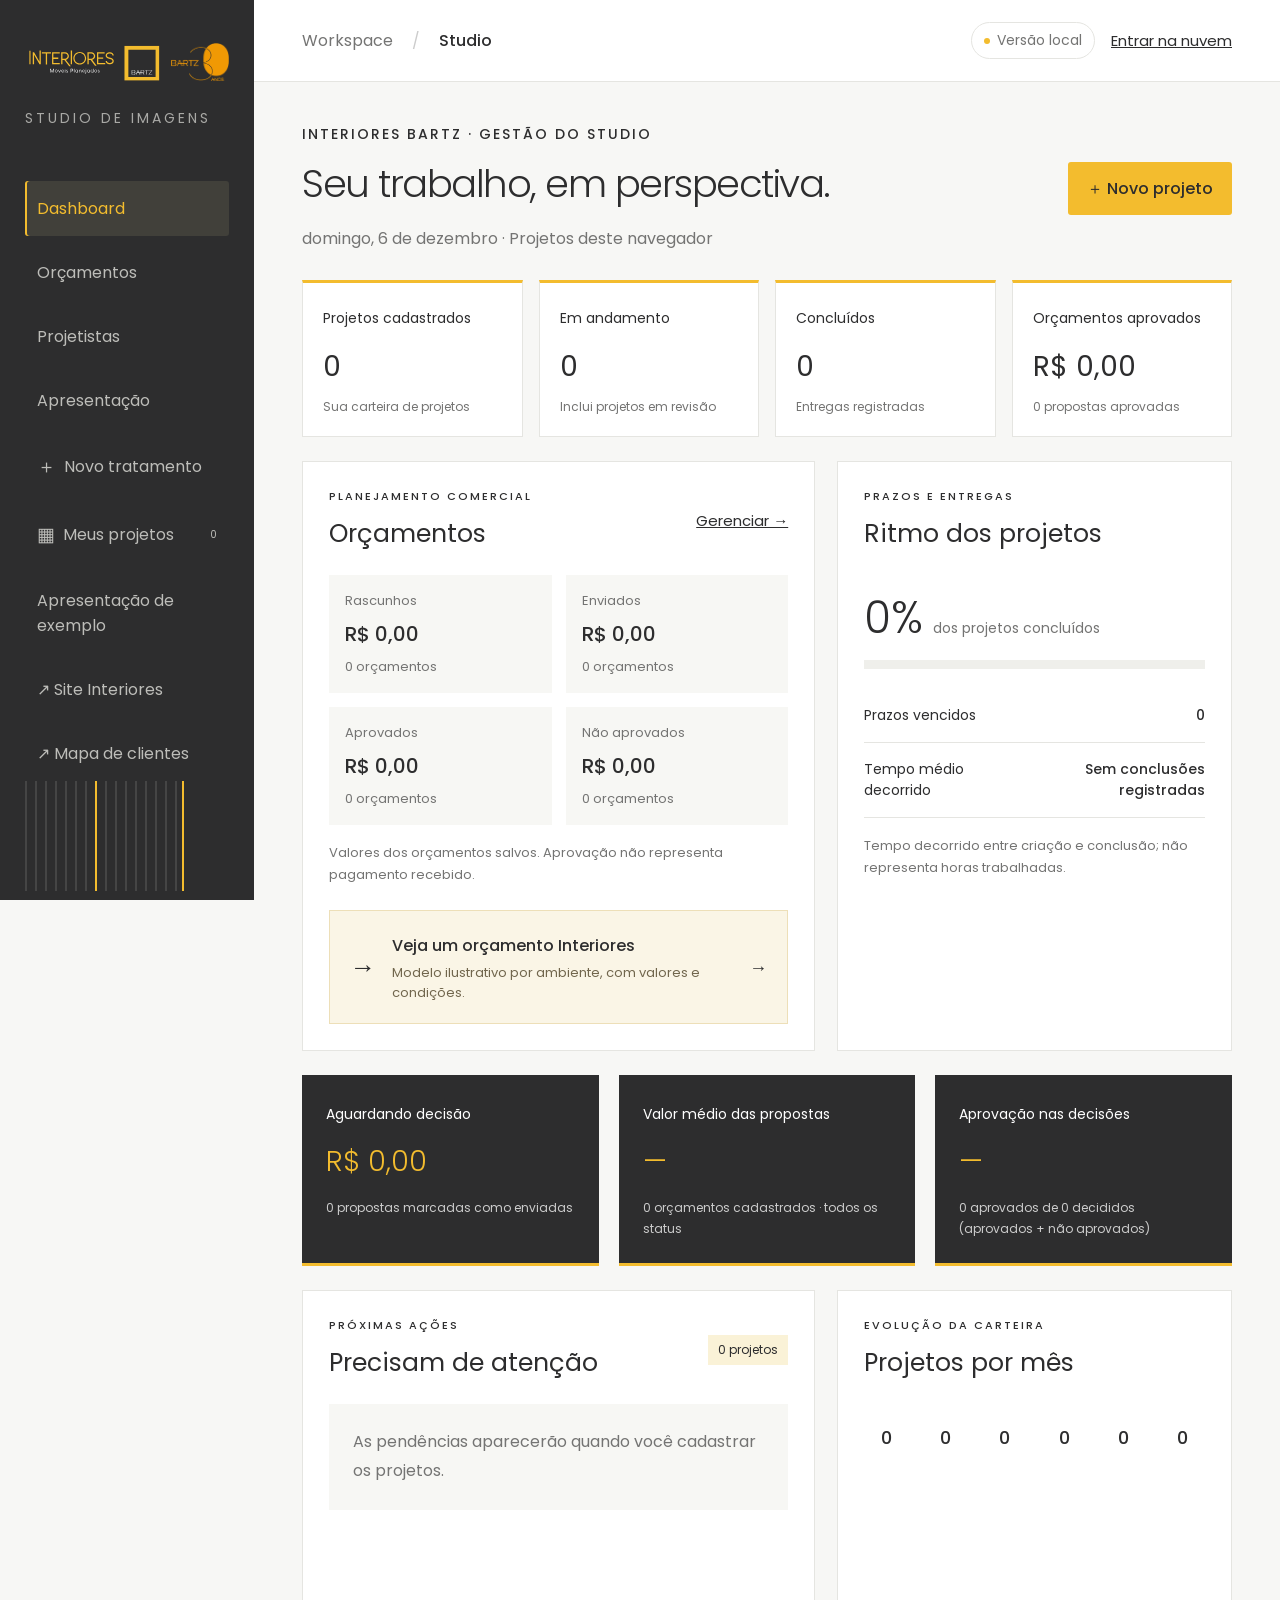
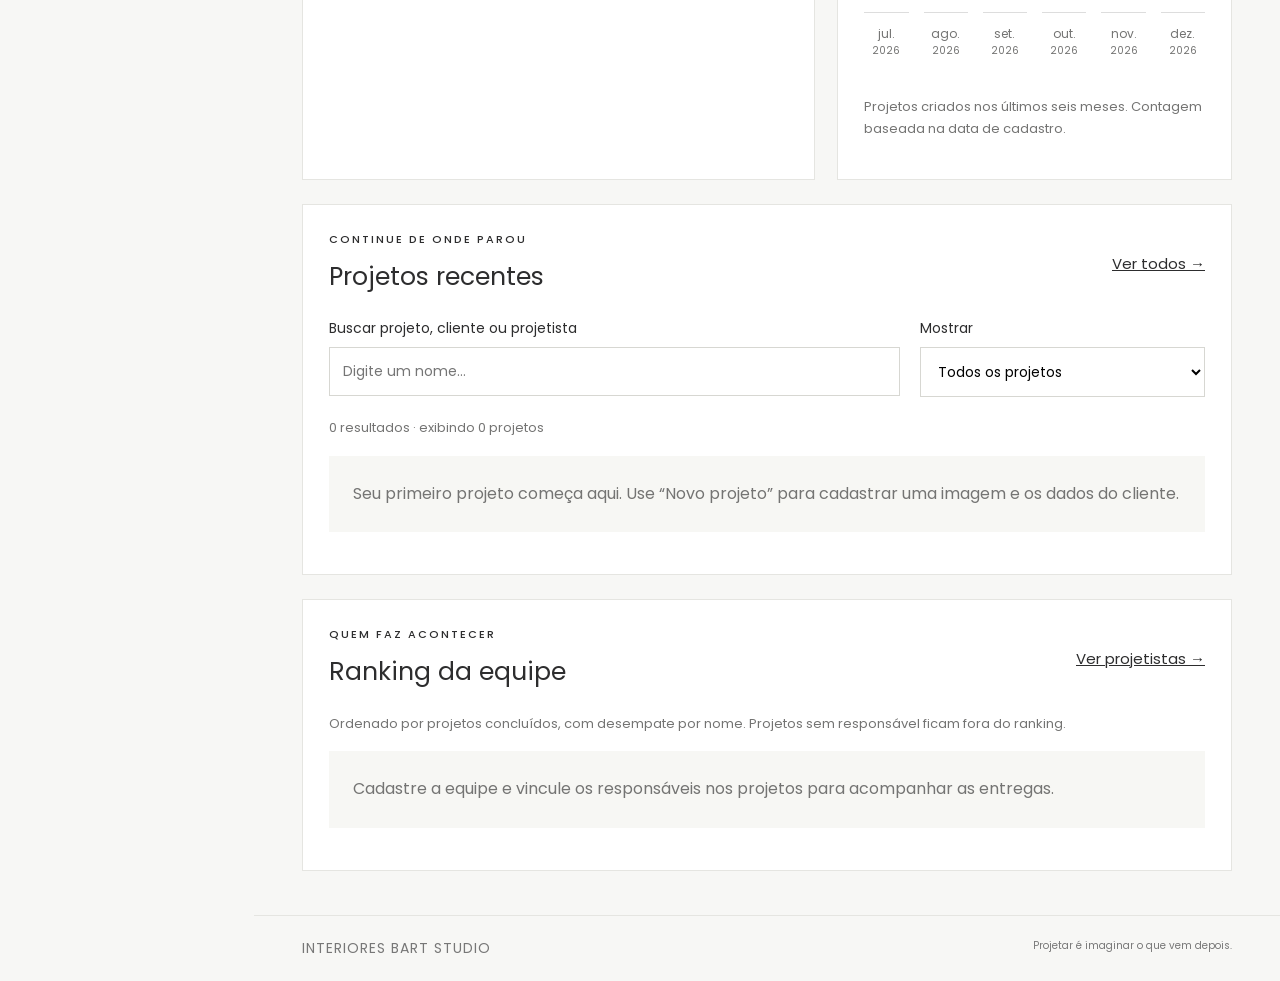
==== commit 493d53f7: "Detalha propostas por ambiente e amplia acompanhamento comercial" ====
--- a/studio/index.html
+++ b/studio/index.html
@@ -1,5 +1,5 @@
 <!doctype html>
-<html lang="pt-BR"><head><meta charset="utf-8"><meta name="viewport" content="width=device-width,initial-scale=1"><meta name="theme-color" content="#2D2D2E"><title>Interiores Bart Studio — Projetos e imagens</title><link rel="stylesheet" href="styles.css?v=dashboard-orcamentos-3"><style id="brand-pair-layout">
+<html lang="pt-BR"><head><meta charset="utf-8"><meta name="viewport" content="width=device-width,initial-scale=1"><meta name="theme-color" content="#2D2D2E"><title>Interiores Bart Studio — Projetos e imagens</title><link rel="stylesheet" href="styles.css?v=dashboard-detalhado-4"><style id="brand-pair-layout">
 /* Keep the two original marks side by side above the system navigation. */
 .sidebar-brands{display:flex;flex-flow:row nowrap;align-items:center;gap:8px;flex-shrink:0}
 .sidebar-brands .brand{display:block;flex:0 0 138px}
@@ -18,12 +18,12 @@
 }
 </style></head>
 <body><aside class="sidebar"><div class="sidebar-brands"><a class="brand" href="./" aria-label="Interiores Bart Studio início"><img src="../assets/brand/logo-horizontal.svg" alt="Interiores Móveis Planejados · Bartz" width="208" height="67"></a><img class="companion-logo" src="../assets/brand/logo-complementar.png" alt="Bartz — 30 anos" width="122" height="79"></div><div class="studio-label">STUDIO DE IMAGENS</div><nav aria-label="Principal"><button class="nav" data-view="dashboard">Dashboard</button><button class="nav" data-view="budget">Orçamentos</button><button class="nav" data-view="team">Projetistas</button><button class="nav" data-view="presentation">Apresentação</button><button class="nav active" data-view="create"><span>＋</span> Novo tratamento</button><button class="nav" data-view="projects"><span>▦</span> Meus projetos <b id="count">0</b></button><a class="nav" href="apresentacao.html" target="_blank" rel="noopener">Apresentação de exemplo</a><a class="nav" href="../">↗ Site Interiores</a><a class="nav" href="../mapa.html">↗ Mapa de clientes</a></nav><div class="sidebar-bottom"><div class="lines"></div><p>Boas ideias merecem<br>uma nova perspectiva.</p><span>INTERIORES BART STUDIO · STUDIO</span></div></aside>
-<div class="workspace"><header><span>Workspace <i>/</i> <strong>Studio</strong></span><div class="account"><span class="local-badge" id="storage-badge"><span></span> Versão local</span><button id="account" class="text-button">Entrar na nuvem</button></div></header><main><section id="budget-view" hidden><p class="eyebrow">PLANEJAMENTO COMERCIAL</p><h1>Orçamentos</h1><p class="subtitle">Monte os valores de cada projeto. O orçamento é salvo junto ao projeto, no navegador ou na conta conectada.</p><a class="example-callout" href="orcamento-exemplo.html" target="_blank" rel="noopener"><span class="example-icon" aria-hidden="true">→</span><span><strong>Orçamento de exemplo</strong><small>Veja a apresentação para o cliente, com valores fictícios.</small></span><span aria-hidden="true">→</span></a><label for="budget-project">Projeto</label><select id="budget-project"></select><p id="budget-person" class="subtitle"></p><form id="budget-form" hidden><div class="info-grid"><label>Validade<input id="budget-valid" type="date"></label><label>Situação<select id="budget-stage"><option value="draft">Rascunho</option><option value="sent">Enviado</option><option value="approved">Aprovado</option><option value="declined">Não aprovado</option></select></label></div><div id="budget-items"></div><button id="budget-add" type="button" class="secondary">＋ Adicionar item</button><div class="budget-summary"><label>Desconto em R$<input id="budget-discount" type="number" min="0" step="0.01" value="0" required></label><p>Subtotal <strong id="budget-subtotal"></strong></p><p>Total <strong id="budget-total"></strong></p></div><label>Observações e condições de pagamento<textarea id="budget-notes" maxlength="3000" rows="4" placeholder="Ex.: condições de pagamento, prazo estimado e itens inclusos."></textarea></label><p class="hint">Os valores são informados pelo projetista. Marcar como enviado não envia mensagens ao cliente.</p><div class="detail-actions"><button class="primary" id="budget-save">Salvar orçamento</button><button class="secondary" type="button" id="budget-preview">Visualizar / PDF</button></div></form><p id="budget-status" role="status"></p></section><section id="presentation-view" hidden><p class="eyebrow">APRESENTAÇÃO AO CLIENTE</p><h1>Seu projeto, página a página.</h1><p class="subtitle">Escolha um projeto para montar a apresentação. As edições ficam neste navegador, separadas por conta, e não alteram os renders originais. Até 20 imagens por apresentação.</p><label for="presentation-project">Projeto de referência</label><select id="presentation-project"></select><div class="info-grid"><label>Cliente da apresentação<input id="presentation-client" maxlength="120"></label><label>Projetista<input id="presentation-designer" maxlength="160"></label></div><div class="detail-actions"><label class="primary" for="presentation-add">＋ Adicionar imagens</label><input id="presentation-add" type="file" accept="image/png,image/jpeg" multiple hidden><button id="presentation-save" class="secondary">Salvar edição</button><button id="presentation-export" class="primary">Prévia / gerar PDF</button></div><p id="presentation-status" role="status"></p><div id="presentation-pages"></div></section><section id="team-view" hidden><p class="eyebrow">PESSOAS E ENTREGAS</p><div class="page-title"><h1>Projetistas</h1><button id="add-designer" class="primary">＋ Cadastrar projetista</button></div><p class="subtitle">Perfis salvos neste navegador, separados por conta. As entregas abaixo vêm dos projetos acessíveis. Este cadastro não cria login nem convida usuários.</p><form id="designer-form" class="project-info" hidden><h2>Perfil do projetista</h2><input name="id" type="hidden"><div class="info-grid"><label>Nome<input name="name" required maxlength="120"></label><label>Função<input name="role" required maxlength="120" placeholder="Ex.: Projetista de interiores"></label><label>Foto<input name="photo" type="file" accept="image/png,image/jpeg,image/webp"></label><label>Sobre o trabalho<textarea name="bio" maxlength="1000" placeholder="Especialidades e responsabilidades"></textarea></label></div><div class="detail-actions"><button class="primary" type="submit">Salvar projetista</button><button id="cancel-designer" class="secondary" type="button">Cancelar</button></div></form><div id="team-cards" class="project-grid"></div></section><section id="dashboard-view" hidden>
+<div class="workspace"><header><span>Workspace <i>/</i> <strong>Studio</strong></span><div class="account"><span class="local-badge" id="storage-badge"><span></span> Versão local</span><button id="account" class="text-button">Entrar na nuvem</button></div></header><main><section id="budget-view" hidden><p class="eyebrow">PLANEJAMENTO COMERCIAL</p><h1>Orçamentos</h1><p class="subtitle">Monte os valores de cada projeto. O orçamento é salvo junto ao projeto, no navegador ou na conta conectada.</p><a class="example-callout" href="orcamento-exemplo.html" target="_blank" rel="noopener"><span class="example-icon" aria-hidden="true">→</span><span><strong>Orçamento de exemplo</strong><small>Veja a apresentação para o cliente, com valores fictícios.</small></span><span aria-hidden="true">→</span></a><label for="budget-project">Projeto</label><select id="budget-project"></select><p id="budget-person" class="subtitle"></p><form id="budget-form" hidden><div class="info-grid"><label>Validade<input id="budget-valid" type="date"></label><label>Situação<select id="budget-stage"><option value="draft">Rascunho</option><option value="sent">Enviado</option><option value="approved">Aprovado</option><option value="declined">Não aprovado</option></select></label></div><section class="budget-editor-section"><p class="eyebrow">01 · IDENTIFICAÇÃO E ESCOPO</p><h2>Uma proposta completa</h2><p class="hint">Preencha os detalhes que serão apresentados ao cliente. Campos em branco aparecem como “A definir”.</p><div class="info-grid"><label>Número da proposta<input id="budget-reference" maxlength="120" placeholder="Ex.: IB-2026-001" type="text"></label><label>Revisão<input id="budget-revision" maxlength="120" placeholder="Ex.: 01" type="text"></label><label>Objetivo do projeto<textarea id="budget-overview" maxlength="2400" placeholder="Descreva o que será desenvolvido e as necessidades do cliente." rows="4"></textarea></label><label>O que está incluso<textarea id="budget-included" maxlength="2400" placeholder="Ex.: medição, projeto executivo, transporte e montagem, conforme contratado." rows="4"></textarea></label><label>O que não está incluso<textarea id="budget-excluded" maxlength="2400" placeholder="Ex.: pedras, eletrodomésticos, obras civis e instalações elétricas." rows="4"></textarea></label><label>Etapas e prazo de entrega<textarea id="budget-delivery" maxlength="2400" placeholder="Informe etapas, prazos e o que deve ser aprovado antes de iniciar a produção." rows="4"></textarea></label><label>Forma e condições de pagamento<textarea id="budget-payment" maxlength="2400" placeholder="Ex.: transferência, condições das parcelas e momento de cobrança." rows="4"></textarea></label><label>Garantia e assistência<textarea id="budget-warranty" maxlength="2400" placeholder="Informe as condições efetivamente oferecidas para este projeto." rows="4"></textarea></label></div></section><section class="budget-editor-section"><p class="eyebrow">02 · AMBIENTES E ESPECIFICAÇÕES</p><h2>O que será produzido</h2><p class="hint">Detalhe medidas, materiais, acabamentos e ferragens de cada item.</p></section><div id="budget-items"></div><button id="budget-add" type="button" class="secondary">＋ Adicionar item</button><div class="budget-summary"><label>Desconto em R$<input id="budget-discount" type="number" min="0" step="0.01" value="0" required></label><p>Subtotal <strong id="budget-subtotal"></strong></p><p>Total <strong id="budget-total"></strong></p></div><section class="budget-editor-section"><p class="eyebrow">03 · PLANEJAMENTO DO PAGAMENTO</p><h2>Parcelas e marcos</h2><p class="hint">Opcional. Distribua 100% do valor final entre as etapas; os valores são calculados após o desconto.</p><div id="budget-payments"></div><button type="button" class="secondary" id="budget-payment-add">＋ Adicionar etapa de pagamento</button><p id="budget-payment-status" role="status"></p></section><label>Observações adicionais<textarea id="budget-notes" maxlength="3000" rows="4" placeholder="Ex.: condições de pagamento, prazo estimado e itens inclusos."></textarea></label><p class="hint">Os valores são informados pelo projetista. Marcar como enviado não envia mensagens ao cliente.</p><div class="detail-actions"><button class="primary" id="budget-save">Salvar orçamento</button><button class="secondary" type="button" id="budget-preview">Visualizar / PDF</button></div></form><p id="budget-status" role="status"></p></section><section id="presentation-view" hidden><p class="eyebrow">APRESENTAÇÃO AO CLIENTE</p><h1>Seu projeto, página a página.</h1><p class="subtitle">Escolha um projeto para montar a apresentação. As edições ficam neste navegador, separadas por conta, e não alteram os renders originais. Até 20 imagens por apresentação.</p><label for="presentation-project">Projeto de referência</label><select id="presentation-project"></select><div class="info-grid"><label>Cliente da apresentação<input id="presentation-client" maxlength="120"></label><label>Projetista<input id="presentation-designer" maxlength="160"></label></div><div class="detail-actions"><label class="primary" for="presentation-add">＋ Adicionar imagens</label><input id="presentation-add" type="file" accept="image/png,image/jpeg" multiple hidden><button id="presentation-save" class="secondary">Salvar edição</button><button id="presentation-export" class="primary">Prévia / gerar PDF</button></div><p id="presentation-status" role="status"></p><div id="presentation-pages"></div></section><section id="team-view" hidden><p class="eyebrow">PESSOAS E ENTREGAS</p><div class="page-title"><h1>Projetistas</h1><button id="add-designer" class="primary">＋ Cadastrar projetista</button></div><p class="subtitle">Perfis salvos neste navegador, separados por conta. As entregas abaixo vêm dos projetos acessíveis. Este cadastro não cria login nem convida usuários.</p><form id="designer-form" class="project-info" hidden><h2>Perfil do projetista</h2><input name="id" type="hidden"><div class="info-grid"><label>Nome<input name="name" required maxlength="120"></label><label>Função<input name="role" required maxlength="120" placeholder="Ex.: Projetista de interiores"></label><label>Foto<input name="photo" type="file" accept="image/png,image/jpeg,image/webp"></label><label>Sobre o trabalho<textarea name="bio" maxlength="1000" placeholder="Especialidades e responsabilidades"></textarea></label></div><div class="detail-actions"><button class="primary" type="submit">Salvar projetista</button><button id="cancel-designer" class="secondary" type="button">Cancelar</button></div></form><div id="team-cards" class="project-grid"></div></section><section id="dashboard-view" hidden>
 <div class="dashboard-heading"><div><p class="eyebrow">INTERIORES BARTZ · GESTÃO DO STUDIO</p><h1>Seu trabalho, em perspectiva.</h1><p class="subtitle" id="dashboard-date"></p></div><button class="primary" id="dashboard-new">＋ Novo projeto</button></div>
 <p id="dashboard-feedback" role="status"></p><div id="metrics" class="metrics"></div>
 <div class="dashboard-columns"><section class="dashboard-card"><div class="card-heading"><div><p class="eyebrow">PLANEJAMENTO COMERCIAL</p><h2>Orçamentos</h2></div><button id="dashboard-budget" class="text-button">Gerenciar →</button></div><div id="budget-pipeline" class="budget-pipeline"></div><p class="hint">Valores dos orçamentos salvos. Aprovação não representa pagamento recebido.</p><a class="example-callout" href="orcamento-exemplo.html" target="_blank" rel="noopener"><span class="example-icon" aria-hidden="true">→</span><span><strong>Veja um orçamento Interiores</strong><small>Modelo ilustrativo por ambiente, com valores e condições.</small></span><span aria-hidden="true">→</span></a></section>
 <section class="dashboard-card"><div class="card-heading"><div><p class="eyebrow">PRAZOS E ENTREGAS</p><h2>Ritmo dos projetos</h2></div></div><div id="project-progress"></div><p class="hint">Tempo decorrido entre criação e conclusão; não representa horas trabalhadas.</p></section></div>
-<section class="dashboard-card dashboard-recent"><div class="card-heading"><div><p class="eyebrow">CONTINUE DE ONDE PAROU</p><h2>Projetos recentes</h2></div><button class="text-button" id="dashboard-projects">Ver todos →</button></div><div id="dashboard-recent"></div></section>
+<div id="dashboard-commercial" class="commercial-insights"></div><div class="dashboard-columns"><section class="dashboard-card"><div class="card-heading"><div><p class="eyebrow">PRÓXIMAS AÇÕES</p><h2>Precisam de atenção</h2></div><span id="attention-count" class="stage-pill"></span></div><div id="dashboard-attention"></div></section><section class="dashboard-card"><div class="card-heading"><div><p class="eyebrow">EVOLUÇÃO DA CARTEIRA</p><h2>Projetos por mês</h2></div></div><div id="dashboard-trend"></div><p class="hint">Projetos criados nos últimos seis meses. Contagem baseada na data de cadastro.</p></section></div><section class="dashboard-card dashboard-recent"><div class="card-heading"><div><p class="eyebrow">CONTINUE DE ONDE PAROU</p><h2>Projetos recentes</h2></div><button class="text-button" id="dashboard-projects">Ver todos →</button></div><div class="dashboard-filters"><label>Buscar projeto, cliente ou projetista<input id="dashboard-search" type="search" placeholder="Digite um nome…"></label><label>Mostrar<select id="dashboard-filter"><option value="all">Todos os projetos</option><option value="progress">Em andamento</option><option value="review">Em revisão</option><option value="completed">Concluídos</option><option value="no-budget">Sem orçamento</option><option value="sent">Orçamento enviado</option></select></label></div><p class="hint" id="dashboard-result-count" role="status"></p><div id="dashboard-recent"></div></section>
 <section class="dashboard-card"><div class="card-heading"><div><p class="eyebrow">QUEM FAZ ACONTECER</p><h2>Ranking da equipe</h2></div><button class="text-button" id="dashboard-team">Ver projetistas →</button></div><p class="hint">Ordenado por projetos concluídos, com desempate por nome. Projetos sem responsável ficam fora do ranking.</p><div id="ranking"></div></section>
 </section><section id="create-view"><div class="intro"><div><p class="eyebrow">DO PROJETO À PRIMEIRA IMPRESSÃO</p><h1>Seu ambiente.<br>Uma nova perspectiva<span>.</span></h1><p class="subtitle">Prepare seus renders para revelar cada detalhe do projeto.</p></div><div class="intro-art" aria-hidden="true"><div></div><span>01 — CRIAR</span></div></div>
 <div class="steps"><span class="current"><b>01</b> Envie seu render</span><span><b>02</b> Escolha o tratamento</span><span><b>03</b> Compare o resultado</span></div>
@@ -32,4 +32,4 @@
 <div class="footnote"><span>FEITO PARA VALORIZAR CADA DETALHE.</span><span>Seu original é sempre preservado.</span></div></section>
 <section id="projects-view" hidden><p class="eyebrow">SEU REPERTÓRIO, EM UM SÓ LUGAR</p><div class="page-title"><h1>Meus projetos<span>.</span></h1><button id="new-project" class="primary">＋ Novo projeto</button></div><p class="subtitle" id="storage-description">Salvos apenas neste navegador. Baixe os arquivos para manter uma cópia.</p><div id="projects" class="project-grid"></div></section>
 <section id="detail-view" hidden><button id="back" class="text-button">← Voltar aos projetos</button><div class="page-title"><div><p class="eyebrow">CADA DETALHE, LADO A LADO</p><h1 id="detail-title"></h1></div><button id="delete" class="text-button danger">Excluir projeto</button></div><form id="project-info" class="project-info"><h2>Cliente e planejamento</h2><div class="info-grid"><label>Cliente<input name="client" maxlength="120"></label><label>Telefone<input name="phone" type="tel" maxlength="40"></label><label>Projetista responsável<input name="designer" maxlength="120" list="designer-options"><datalist id="designer-options"></datalist></label><label>Endereço<input name="address" maxlength="250" placeholder="Rua, número, bairro, cidade — AL"></label><label>Imóvel<select name="property"><option>Apartamento</option><option>Casa</option><option>Comercial</option></select></label><label>Ambiente<select name="room"><option>Sala</option><option>Cozinha</option><option>Dormitório</option><option>Banheiro</option><option>Imóvel completo</option></select></label><label>Prazo<input name="deadline" type="date"></label><label>Situação<select name="stage"><option value="progress">Em andamento</option><option value="review">Em revisão</option><option value="completed">Concluído</option></select></label></div><div class="detail-actions"><button class="primary" type="submit">Salvar cadastro</button><a id="project-map" class="secondary" target="_blank" rel="noopener" hidden>Ver no Google Maps</a></div><p id="project-duration" class="hint"></p></form><div class="compare-panel"><div class="compare-labels"><span>ORIGINAL</span><span id="result-label">RESULTADO NÃO IMPORTADO</span></div><div class="comparison" id="comparison"><img id="detail-original" alt="Render original"><div id="result-layer" hidden><img id="detail-result" alt="Resultado importado"></div><div id="divider" hidden></div></div><label id="slider-label" hidden>Comparar original e resultado<input id="slider" type="range" min="0" max="100" value="50"></label></div><details class="saved-direction"><summary>Direção criativa deste projeto</summary><p id="saved-prompt"></p></details><div class="detail-actions"><button id="detail-budget" class="secondary">Orçamento deste projeto</button><button id="generate-ai" class="primary">Melhorar imagem com IA</button><button id="generate-presentation" class="primary">Editar apresentação / PDF</button><label class="primary" for="result-file">Importar resultado ↥</label><input id="result-file" type="file" accept="image/png,image/jpeg" hidden><button id="download-original" class="secondary">Baixar original ↓</button><button id="download-result" class="secondary" hidden>Baixar resultado ↓</button></div><p class="hint">O resultado importado deve ter as mesmas proporções do original. No modo local, as imagens ficam neste navegador. Ao entrar na nuvem, os arquivos são enviados ao Supabase.</p></section>
-<p id="status" role="status" aria-live="polite"></p></main><footer>INTERIORES BART STUDIO <span>Projetar é imaginar o que vem depois.</span></footer></div><dialog id="login-dialog"><form id="login-form"><p class="eyebrow">INTERIORES BART STUDIO</p><h2>Seus projetos na nuvem</h2><p>Entre com a conta criada pelo administrador da equipe.</p><label for="email">E-mail</label><input id="email" type="email" autocomplete="username" required><label for="password">Senha</label><input id="password" type="password" autocomplete="current-password" required minlength="6"><p id="login-error" role="alert"></p><div class="detail-actions"><button id="login-submit" class="primary">Entrar</button><button type="button" id="login-cancel" class="secondary">Cancelar</button></div><small>Projetos locais não são enviados automaticamente. O tratamento por IA ainda não está conectado.</small></form></dialog><script src="cloud.js?v=schema-errors-1" defer></script><script src="app.js?v=dashboard-orcamentos-3" defer></script><script src="management.js?v=dashboard-orcamentos-3" defer></script><script src="team.js?v=team-3" defer></script><script src="presentation.js" defer></script><script src="generation.js" defer></script><script src="presentation-editor.js" defer></script><script src="budget-report.js?v=1" defer></script><script src="budget.js?v=dashboard-orcamentos-3" defer></script></body></html>
+<p id="status" role="status" aria-live="polite"></p></main><footer>INTERIORES BART STUDIO <span>Projetar é imaginar o que vem depois.</span></footer></div><dialog id="login-dialog"><form id="login-form"><p class="eyebrow">INTERIORES BART STUDIO</p><h2>Seus projetos na nuvem</h2><p>Entre com a conta criada pelo administrador da equipe.</p><label for="email">E-mail</label><input id="email" type="email" autocomplete="username" required><label for="password">Senha</label><input id="password" type="password" autocomplete="current-password" required minlength="6"><p id="login-error" role="alert"></p><div class="detail-actions"><button id="login-submit" class="primary">Entrar</button><button type="button" id="login-cancel" class="secondary">Cancelar</button></div><small>Projetos locais não são enviados automaticamente. O tratamento por IA ainda não está conectado.</small></form></dialog><script src="cloud.js?v=schema-errors-1" defer></script><script src="app.js?v=dashboard-detalhado-4" defer></script><script src="management.js?v=dashboard-detalhado-4" defer></script><script src="dashboard-insights.js?v=1" defer></script><script src="team.js?v=team-3" defer></script><script src="presentation.js" defer></script><script src="generation.js" defer></script><script src="presentation-editor.js" defer></script><script src="budget-report.js?v=2" defer></script><script src="budget.js?v=dashboard-detalhado-4" defer></script></body></html>
--- a/studio/styles.css
+++ b/studio/styles.css
@@ -23,3 +23,8 @@
 .dashboard-heading{display:flex;justify-content:space-between;align-items:center;gap:24px}.dashboard-heading h1{font-size:clamp(30px,3vw,45px);letter-spacing:-1.5px}.dashboard-heading>.primary{white-space:nowrap}.dashboard-heading .subtitle{margin-bottom:0}.dashboard-columns{display:grid;grid-template-columns:minmax(0,1.3fr) minmax(0,1fr);gap:22px}.dashboard-card{padding:26px;background:white;border:1px solid var(--line);margin-bottom:24px;min-width:0}.card-heading{display:flex;justify-content:space-between;align-items:center;gap:18px;margin-bottom:22px;flex-wrap:wrap}.card-heading .eyebrow{font-size:11px;letter-spacing:2px;margin-bottom:10px}.card-heading h2{font-size:25px}.card-heading .text-button{font-size:15px}.metrics{margin:28px 0 24px;gap:16px}.metrics article{padding:20px;border:1px solid var(--line);border-top:3px solid var(--yellow);min-width:0}.metrics strong{font-size:clamp(22px,2.2vw,32px);overflow-wrap:anywhere}.metrics small{display:block;font-size:12px;color:var(--muted);margin-top:10px}.budget-pipeline{display:grid;grid-template-columns:repeat(2,minmax(0,1fr));gap:14px}.pipeline-item{background:#f7f7f4;padding:16px;min-width:0}.pipeline-item span,.pipeline-item small{display:block;font-size:13px;color:var(--muted)}.pipeline-item strong{display:block;font-size:20px;font-weight:500;margin:8px 0;overflow-wrap:anywhere}.example-callout{display:flex;align-items:center;gap:16px;padding:20px;background:#faf5e6;border:1px solid #eddfb8;color:var(--ink);text-decoration:none;margin:24px 0}.example-callout small{display:block;font-size:13px;color:#71664d;margin-top:5px}.example-callout strong{font-size:16px;font-weight:500}.example-icon{font-size:26px}.example-callout>span:last-child{margin-left:auto}.completion-summary{display:flex;flex-wrap:wrap;align-items:baseline;gap:10px;padding:10px 0 20px}.completion-summary strong{font-size:44px;font-weight:300}.completion-summary span{font-size:14px;color:var(--muted)}.completion-summary progress{width:100%;height:9px;appearance:none;border:0;background:#efefeb;accent-color:#f3bc2e}.completion-summary progress::-webkit-progress-bar{background:#efefeb}.completion-summary progress::-webkit-progress-value{background:#f3bc2e}.progress-stat{display:flex;justify-content:space-between;gap:20px;font-size:14px;padding:16px 0;margin:0;border-bottom:1px solid var(--line)}.progress-stat strong{font-weight:500;text-align:right}.dashboard-empty{padding:24px;background:#f7f7f4;font-size:16px;line-height:1.8;color:var(--muted)}.dashboard-table-wrap{overflow-x:auto}.dashboard-table{width:100%;border-collapse:collapse;font-size:14px}.dashboard-table th{text-align:left;font-weight:400;font-size:12px;text-transform:uppercase;letter-spacing:.6px;color:var(--muted);padding:12px 14px;background:#f7f7f4}.dashboard-table td{padding:18px 14px;border-bottom:1px solid var(--line);min-width:125px}.dashboard-table td:first-child{min-width:210px}.dashboard-table td small{display:block;color:var(--muted);margin-top:5px}.dashboard-table .text-button{font-size:15px;text-align:left;white-space:normal;overflow-wrap:anywhere}.stage-pill{display:inline-block;padding:6px 10px;background:#faf2d7;font-size:12px;white-space:nowrap}.stage-pill.is-complete{background:#e9f0e8;color:#435c42}.dashboard-person{display:flex;align-items:center;gap:18px;padding:18px 0;border-bottom:1px solid var(--line)}.rank-position{color:#9b7924;font-size:17px;min-width:22px}.dashboard-avatar{width:48px;height:48px;background:#f4edda;display:grid;place-items:center;flex-shrink:0;border-radius:50%;overflow:hidden}.dashboard-avatar img{width:100%;height:100%;object-fit:cover}.rank-identity{min-width:0}.rank-identity strong{overflow-wrap:anywhere}.rank-identity strong,.rank-stats strong{font-size:16px;font-weight:500}.rank-identity small,.rank-stats small{display:block;font-size:13px;color:var(--muted);margin-top:4px}.rank-stats{margin-left:auto;text-align:right}.dashboard-card>.hint{font-size:13px;line-height:1.7}.dashboard-card .example-callout{margin-bottom:0}
 @media(max-width:1200px){.dashboard-columns{grid-template-columns:1fr}.metrics{grid-template-columns:repeat(2,minmax(0,1fr))}.dashboard-heading{align-items:flex-start;flex-direction:column}.metrics strong{font-size:28px}}
 @media(max-width:650px){.dashboard-card{padding:18px}.metrics{gap:10px}.metrics article{padding:15px}.metrics strong{font-size:23px}.metrics span{font-size:13px}.dashboard-person{gap:10px}.rank-position{font-size:14px;min-width:16px}.dashboard-avatar{width:36px;height:36px}.rank-identity strong,.rank-stats strong{font-size:13px}.rank-identity small,.rank-stats small{font-size:11px}.pipeline-item{padding:12px}.pipeline-item strong{font-size:18px}.example-callout{padding:16px;gap:12px}}
+
+/* Detailed commercial planning and actionable dashboard. */
+.budget-editor-section{padding:26px;background:white;border:1px solid var(--line);margin:28px 0}.budget-editor-section h2{font-size:25px;margin-bottom:14px}.budget-editor-section .eyebrow{font-size:12px}.budget-editor-section .info-grid textarea{min-height:110px;resize:vertical}.budget-specs{grid-column:1/-1;padding:18px;background:#f7f6f1;border-top:1px solid #e5dfce}.budget-specs summary{cursor:pointer;font-size:16px;font-weight:500}.budget-specs .info-grid{margin-top:20px}.budget-specs textarea{font:inherit;line-height:1.5;padding:12px;resize:vertical;width:100%;border:1px solid #ccc}.budget-payment-row{display:grid;grid-template-columns:1.2fr .6fr 1.5fr;gap:16px;padding:22px 0;border-bottom:1px solid var(--line)}.budget-payment-row label{font-size:14px}.budget-payment-row input{display:block;width:100%;font:inherit;padding:12px;border:1px solid #ccc;margin-top:8px}.payment-amount{font-size:22px;font-weight:500}.budget-payment-row .danger{justify-self:end;grid-column:3}.commercial-insights{display:grid;grid-template-columns:repeat(3,minmax(0,1fr));gap:20px;margin:0 0 24px}.commercial-insight{background:#2d2d2e;color:white;padding:24px;border-bottom:3px solid #f3bc2e;min-width:0}.commercial-insight>span{font-size:14px}.commercial-insight>strong{display:block;font-size:28px;font-weight:300;margin:15px 0;overflow-wrap:anywhere;color:#f3bc2e}.commercial-insight small{display:block;font-size:12px;line-height:1.7;color:#ccc}.attention-row{display:flex;align-items:center;gap:20px;padding:18px 0;border-bottom:1px solid var(--line)}.attention-row>div{min-width:0;flex:1}.attention-row strong{display:block;font-size:16px;font-weight:500;overflow-wrap:anywhere}.attention-row small{display:block;font-size:13px;color:var(--muted);margin-top:8px;line-height:1.7}.attention-row .text-button{font-size:14px;white-space:nowrap}.trend-chart{display:grid;grid-template-columns:repeat(6,minmax(0,1fr));gap:15px;padding:20px 0}.trend-column{text-align:center;min-width:0}.trend-column>strong{font-size:18px;font-weight:500}.trend-meter{height:150px;display:flex;align-items:end;justify-content:center;margin:12px 0;border-bottom:1px solid #ddd}.trend-bar{width:70%;background:#f3bc2e;min-height:0}.trend-column span,.trend-column small{display:block;font-size:12px;color:var(--muted)}.trend-column small{font-size:10px}.dashboard-filters{display:grid;grid-template-columns:2fr 1fr;gap:20px;margin:20px 0}.dashboard-filters label{font-size:14px}.dashboard-filters input,.dashboard-filters select{display:block;width:100%;padding:13px;font:inherit;border:1px solid #d7d7d2;background:white;margin-top:8px}.dashboard-filters input:focus,.dashboard-filters select:focus{outline:2px solid #d8a317;outline-offset:2px}
+@media(max-width:1000px){.commercial-insights{grid-template-columns:1fr}.commercial-insight>strong{font-size:30px}.budget-payment-row{grid-template-columns:1fr 1fr}.budget-payment-row label:nth-child(3){grid-column:1/-1}.budget-payment-row .danger{grid-column:2}}
+@media(max-width:650px){.budget-editor-section{padding:18px}.budget-specs{padding:12px}.budget-payment-row{grid-template-columns:1fr}.budget-payment-row .danger{grid-column:1}.dashboard-filters{grid-template-columns:1fr}.trend-chart{gap:7px}.attention-row{gap:12px}.attention-row strong{font-size:14px}.attention-row small{font-size:12px}.commercial-insights{gap:14px}}
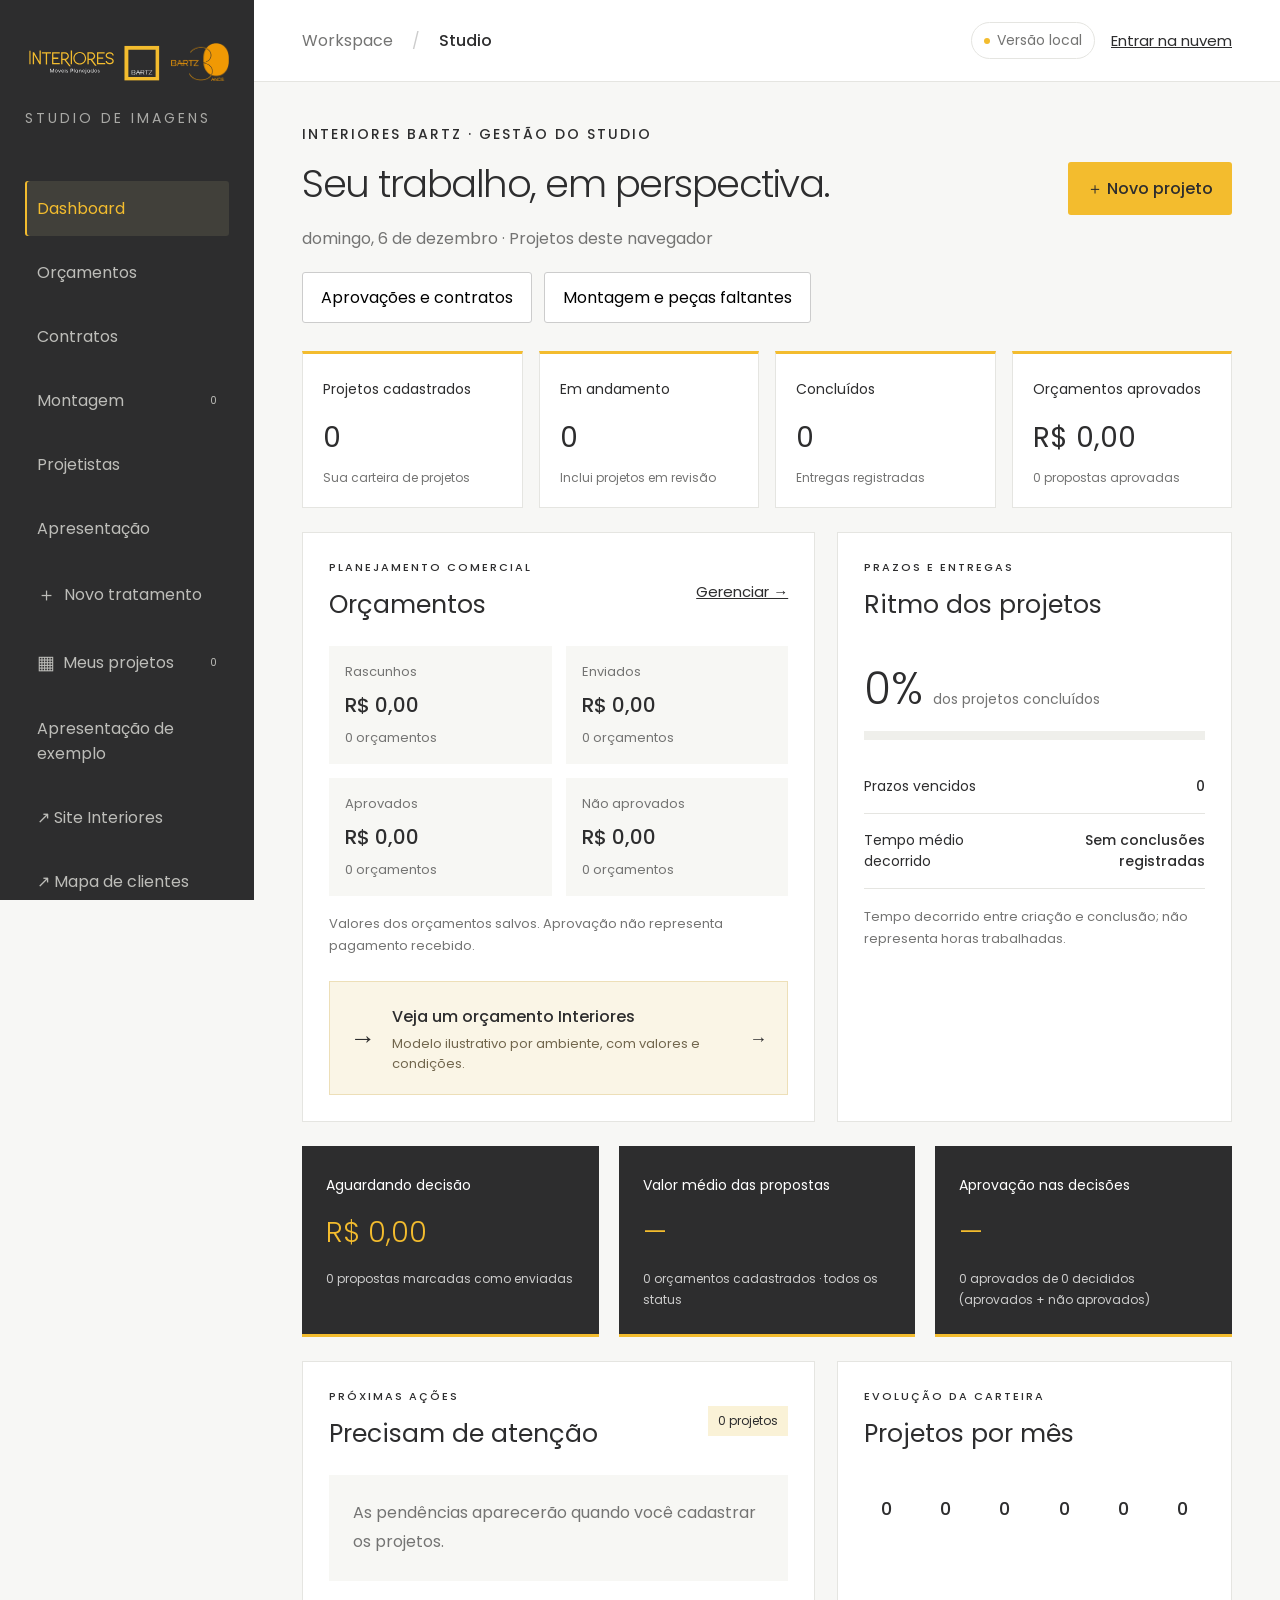
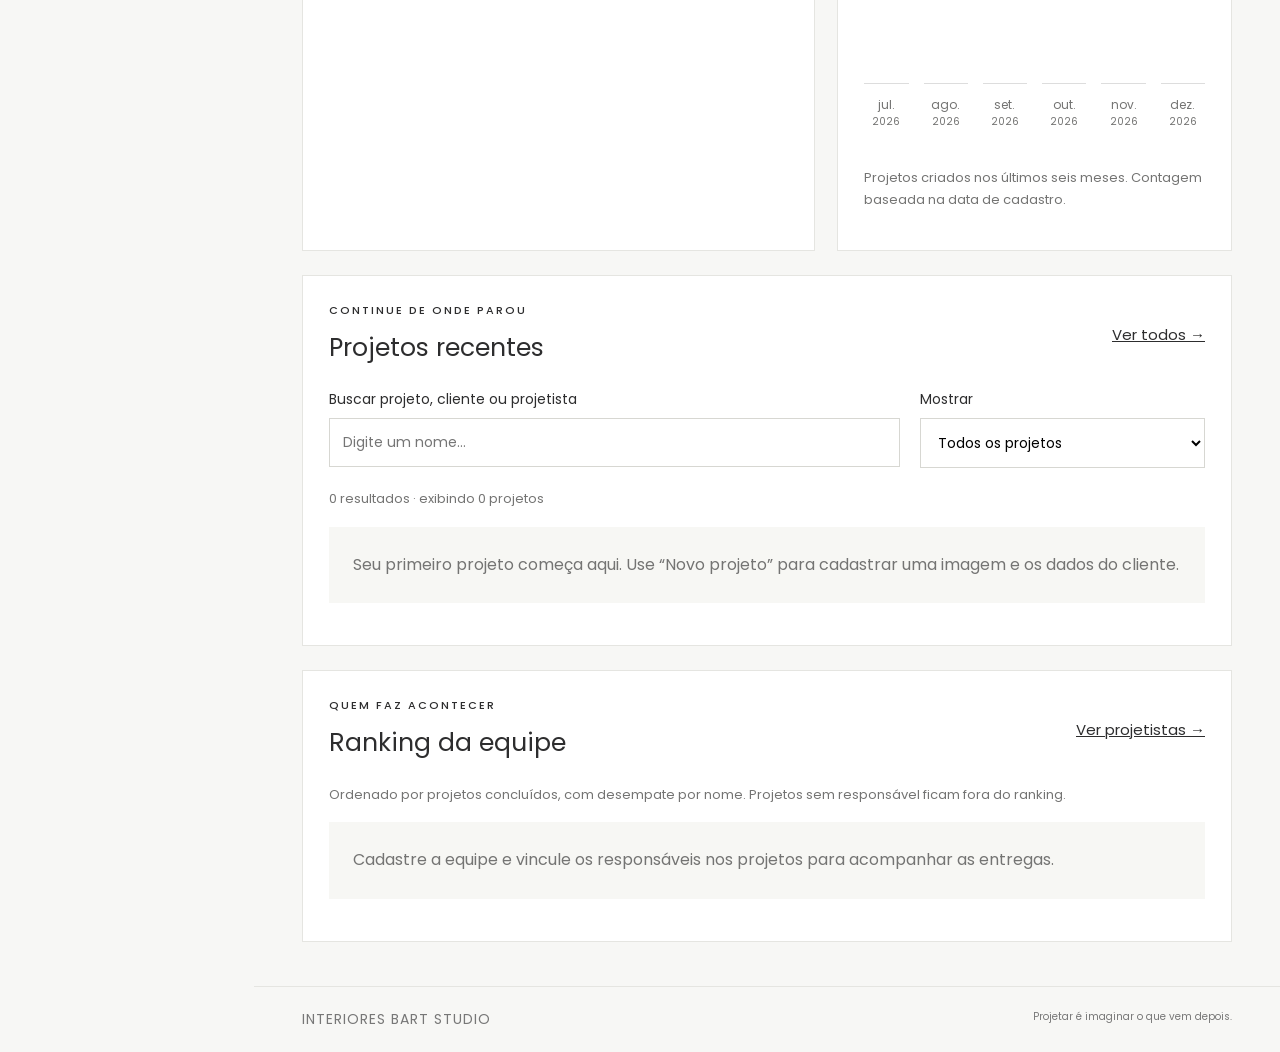
==== commit 001f1c2c: "Adiciona contratos versionados e controle de montagem com avisos" ====
--- a/studio/index.html
+++ b/studio/index.html
@@ -1,5 +1,5 @@
 <!doctype html>
-<html lang="pt-BR"><head><meta charset="utf-8"><meta name="viewport" content="width=device-width,initial-scale=1"><meta name="theme-color" content="#2D2D2E"><title>Interiores Bart Studio — Projetos e imagens</title><link rel="stylesheet" href="styles.css?v=dashboard-detalhado-4"><style id="brand-pair-layout">
+<html lang="pt-BR"><head><meta charset="utf-8"><meta name="viewport" content="width=device-width,initial-scale=1"><meta name="theme-color" content="#2D2D2E"><title>Interiores Bart Studio — Projetos e imagens</title><link rel="stylesheet" href="styles.css?v=operations-5"><style id="brand-pair-layout">
 /* Keep the two original marks side by side above the system navigation. */
 .sidebar-brands{display:flex;flex-flow:row nowrap;align-items:center;gap:8px;flex-shrink:0}
 .sidebar-brands .brand{display:block;flex:0 0 138px}
@@ -16,11 +16,11 @@
   .sidebar-brands .brand img{width:180px}
   .sidebar-brands .companion-logo{width:70px}
 }
-</style></head>
-<body><aside class="sidebar"><div class="sidebar-brands"><a class="brand" href="./" aria-label="Interiores Bart Studio início"><img src="../assets/brand/logo-horizontal.svg" alt="Interiores Móveis Planejados · Bartz" width="208" height="67"></a><img class="companion-logo" src="../assets/brand/logo-complementar.png" alt="Bartz — 30 anos" width="122" height="79"></div><div class="studio-label">STUDIO DE IMAGENS</div><nav aria-label="Principal"><button class="nav" data-view="dashboard">Dashboard</button><button class="nav" data-view="budget">Orçamentos</button><button class="nav" data-view="team">Projetistas</button><button class="nav" data-view="presentation">Apresentação</button><button class="nav active" data-view="create"><span>＋</span> Novo tratamento</button><button class="nav" data-view="projects"><span>▦</span> Meus projetos <b id="count">0</b></button><a class="nav" href="apresentacao.html" target="_blank" rel="noopener">Apresentação de exemplo</a><a class="nav" href="../">↗ Site Interiores</a><a class="nav" href="../mapa.html">↗ Mapa de clientes</a></nav><div class="sidebar-bottom"><div class="lines"></div><p>Boas ideias merecem<br>uma nova perspectiva.</p><span>INTERIORES BART STUDIO · STUDIO</span></div></aside>
-<div class="workspace"><header><span>Workspace <i>/</i> <strong>Studio</strong></span><div class="account"><span class="local-badge" id="storage-badge"><span></span> Versão local</span><button id="account" class="text-button">Entrar na nuvem</button></div></header><main><section id="budget-view" hidden><p class="eyebrow">PLANEJAMENTO COMERCIAL</p><h1>Orçamentos</h1><p class="subtitle">Monte os valores de cada projeto. O orçamento é salvo junto ao projeto, no navegador ou na conta conectada.</p><a class="example-callout" href="orcamento-exemplo.html" target="_blank" rel="noopener"><span class="example-icon" aria-hidden="true">→</span><span><strong>Orçamento de exemplo</strong><small>Veja a apresentação para o cliente, com valores fictícios.</small></span><span aria-hidden="true">→</span></a><label for="budget-project">Projeto</label><select id="budget-project"></select><p id="budget-person" class="subtitle"></p><form id="budget-form" hidden><div class="info-grid"><label>Validade<input id="budget-valid" type="date"></label><label>Situação<select id="budget-stage"><option value="draft">Rascunho</option><option value="sent">Enviado</option><option value="approved">Aprovado</option><option value="declined">Não aprovado</option></select></label></div><section class="budget-editor-section"><p class="eyebrow">01 · IDENTIFICAÇÃO E ESCOPO</p><h2>Uma proposta completa</h2><p class="hint">Preencha os detalhes que serão apresentados ao cliente. Campos em branco aparecem como “A definir”.</p><div class="info-grid"><label>Número da proposta<input id="budget-reference" maxlength="120" placeholder="Ex.: IB-2026-001" type="text"></label><label>Revisão<input id="budget-revision" maxlength="120" placeholder="Ex.: 01" type="text"></label><label>Objetivo do projeto<textarea id="budget-overview" maxlength="2400" placeholder="Descreva o que será desenvolvido e as necessidades do cliente." rows="4"></textarea></label><label>O que está incluso<textarea id="budget-included" maxlength="2400" placeholder="Ex.: medição, projeto executivo, transporte e montagem, conforme contratado." rows="4"></textarea></label><label>O que não está incluso<textarea id="budget-excluded" maxlength="2400" placeholder="Ex.: pedras, eletrodomésticos, obras civis e instalações elétricas." rows="4"></textarea></label><label>Etapas e prazo de entrega<textarea id="budget-delivery" maxlength="2400" placeholder="Informe etapas, prazos e o que deve ser aprovado antes de iniciar a produção." rows="4"></textarea></label><label>Forma e condições de pagamento<textarea id="budget-payment" maxlength="2400" placeholder="Ex.: transferência, condições das parcelas e momento de cobrança." rows="4"></textarea></label><label>Garantia e assistência<textarea id="budget-warranty" maxlength="2400" placeholder="Informe as condições efetivamente oferecidas para este projeto." rows="4"></textarea></label></div></section><section class="budget-editor-section"><p class="eyebrow">02 · AMBIENTES E ESPECIFICAÇÕES</p><h2>O que será produzido</h2><p class="hint">Detalhe medidas, materiais, acabamentos e ferragens de cada item.</p></section><div id="budget-items"></div><button id="budget-add" type="button" class="secondary">＋ Adicionar item</button><div class="budget-summary"><label>Desconto em R$<input id="budget-discount" type="number" min="0" step="0.01" value="0" required></label><p>Subtotal <strong id="budget-subtotal"></strong></p><p>Total <strong id="budget-total"></strong></p></div><section class="budget-editor-section"><p class="eyebrow">03 · PLANEJAMENTO DO PAGAMENTO</p><h2>Parcelas e marcos</h2><p class="hint">Opcional. Distribua 100% do valor final entre as etapas; os valores são calculados após o desconto.</p><div id="budget-payments"></div><button type="button" class="secondary" id="budget-payment-add">＋ Adicionar etapa de pagamento</button><p id="budget-payment-status" role="status"></p></section><label>Observações adicionais<textarea id="budget-notes" maxlength="3000" rows="4" placeholder="Ex.: condições de pagamento, prazo estimado e itens inclusos."></textarea></label><p class="hint">Os valores são informados pelo projetista. Marcar como enviado não envia mensagens ao cliente.</p><div class="detail-actions"><button class="primary" id="budget-save">Salvar orçamento</button><button class="secondary" type="button" id="budget-preview">Visualizar / PDF</button></div></form><p id="budget-status" role="status"></p></section><section id="presentation-view" hidden><p class="eyebrow">APRESENTAÇÃO AO CLIENTE</p><h1>Seu projeto, página a página.</h1><p class="subtitle">Escolha um projeto para montar a apresentação. As edições ficam neste navegador, separadas por conta, e não alteram os renders originais. Até 20 imagens por apresentação.</p><label for="presentation-project">Projeto de referência</label><select id="presentation-project"></select><div class="info-grid"><label>Cliente da apresentação<input id="presentation-client" maxlength="120"></label><label>Projetista<input id="presentation-designer" maxlength="160"></label></div><div class="detail-actions"><label class="primary" for="presentation-add">＋ Adicionar imagens</label><input id="presentation-add" type="file" accept="image/png,image/jpeg" multiple hidden><button id="presentation-save" class="secondary">Salvar edição</button><button id="presentation-export" class="primary">Prévia / gerar PDF</button></div><p id="presentation-status" role="status"></p><div id="presentation-pages"></div></section><section id="team-view" hidden><p class="eyebrow">PESSOAS E ENTREGAS</p><div class="page-title"><h1>Projetistas</h1><button id="add-designer" class="primary">＋ Cadastrar projetista</button></div><p class="subtitle">Perfis salvos neste navegador, separados por conta. As entregas abaixo vêm dos projetos acessíveis. Este cadastro não cria login nem convida usuários.</p><form id="designer-form" class="project-info" hidden><h2>Perfil do projetista</h2><input name="id" type="hidden"><div class="info-grid"><label>Nome<input name="name" required maxlength="120"></label><label>Função<input name="role" required maxlength="120" placeholder="Ex.: Projetista de interiores"></label><label>Foto<input name="photo" type="file" accept="image/png,image/jpeg,image/webp"></label><label>Sobre o trabalho<textarea name="bio" maxlength="1000" placeholder="Especialidades e responsabilidades"></textarea></label></div><div class="detail-actions"><button class="primary" type="submit">Salvar projetista</button><button id="cancel-designer" class="secondary" type="button">Cancelar</button></div></form><div id="team-cards" class="project-grid"></div></section><section id="dashboard-view" hidden>
+</style><link rel="stylesheet" href="operations.css?v=1"></head>
+<body><aside class="sidebar"><div class="sidebar-brands"><a class="brand" href="./" aria-label="Interiores Bart Studio início"><img src="../assets/brand/logo-horizontal.svg" alt="Interiores Móveis Planejados · Bartz" width="208" height="67"></a><img class="companion-logo" src="../assets/brand/logo-complementar.png" alt="Bartz — 30 anos" width="122" height="79"></div><div class="studio-label">STUDIO DE IMAGENS</div><nav aria-label="Principal"><button class="nav" data-view="dashboard">Dashboard</button><button class="nav" data-view="budget">Orçamentos</button><button class="nav" data-view="contract">Contratos</button><button class="nav" data-view="assembly">Montagem <b id="assembly-badge">0</b></button><button class="nav" data-view="team">Projetistas</button><button class="nav" data-view="presentation">Apresentação</button><button class="nav active" data-view="create"><span>＋</span> Novo tratamento</button><button class="nav" data-view="projects"><span>▦</span> Meus projetos <b id="count">0</b></button><a class="nav" href="apresentacao.html" target="_blank" rel="noopener">Apresentação de exemplo</a><a class="nav" href="../">↗ Site Interiores</a><a class="nav" href="../mapa.html">↗ Mapa de clientes</a></nav><div class="sidebar-bottom"><div class="lines"></div><p>Boas ideias merecem<br>uma nova perspectiva.</p><span>INTERIORES BART STUDIO · STUDIO</span></div></aside>
+<div class="workspace"><header><span>Workspace <i>/</i> <strong>Studio</strong></span><div class="account"><span class="local-badge" id="storage-badge"><span></span> Versão local</span><button id="account" class="text-button">Entrar na nuvem</button></div></header><main><section id="contract-view" hidden><p class="eyebrow">DA APROVAÇÃO À ASSINATURA</p><h1>Contratos</h1><p class="subtitle">Prepare a minuta com o escopo e os valores do projeto. Aprovações e assinatura são registros manuais: o painel não colhe assinatura digital nem envia o contrato ao cliente.</p><a class="example-callout" href="contrato-exemplo.html" target="_blank" rel="noopener"><span><strong>Contrato base Interiores Bartz</strong><small>Minuta de exemplo com campos para preencher e revisar juridicamente.</small></span><span>→</span></a><label>Projeto<select id="contract-project"></select></label><p id="contract-status" role="status"></p><div id="contract-content" hidden><ol id="contract-steps" class="contract-steps"></ol><div class="operations-grid"><section class="operations-card"><h2>Aprovação da apresentação</h2><p class="hint">Salve e gere a apresentação no editor. Registre o aceite recebido do cliente para essa versão.</p><label>Nome de quem aprovou<input id="contract-presentation-name" maxlength="150"></label><label>Data do aceite<input id="contract-presentation-date" type="date"></label><label>Referência do aceite<textarea id="contract-presentation-reference" maxlength="1000" placeholder="Ex.: e-mail de 10/11 e nome do PDF aprovado."></textarea></label><button type="button" class="secondary" id="contract-approve-presentation">Registrar aprovação</button><button type="button" class="text-button" id="contract-open-presentation">Abrir apresentação</button></section><section class="operations-card"><h2>Aprovação do orçamento</h2><p class="hint">O registro fica ligado aos valores e condições salvos. Alterar o orçamento exige novo aceite.</p><label>Nome de quem aprovou<input id="contract-budget-name" maxlength="150"></label><label>Data do aceite<input id="contract-budget-date" type="date"></label><label>Referência do aceite<textarea id="contract-budget-reference" maxlength="1000" placeholder="Ex.: proposta IB-001, revisão 02, aprovada por e-mail."></textarea></label><button type="button" class="secondary" id="contract-approve-budget">Registrar aprovação</button><button type="button" class="text-button" id="contract-open-budget">Abrir orçamento</button></section></div><form id="contract-form"><div id="contract-fields"></div><div class="detail-actions"><button class="primary" id="contract-save">Salvar dados do contrato</button><button type="button" class="secondary" id="contract-preview">Prévia da minuta / PDF</button><button type="button" class="primary" id="contract-issue">Gerar versão para assinatura</button></div><p class="hint">A versão para assinatura exige dados completos, aceites da versão atual e identificação de quem revisou juridicamente a minuta.</p></form><section class="operations-card"><h2>Versões e assinatura</h2><div id="contract-issued"></div><label>Data da assinatura<input id="contract-signed-date" type="date"></label><label>Referência do documento assinado<input id="contract-signed-reference" maxlength="500" placeholder="Ex.: nome do arquivo assinado e local em que foi arquivado."></label><button type="button" class="secondary" id="contract-mark-signed">Registrar contrato assinado</button><p class="hint">Este registro não verifica assinaturas. Guarde o PDF assinado e as evidências de aceite fora do painel.</p></section></div></section><section id="assembly-view" hidden><p class="eyebrow">CLIENTES · OBRA · FÁBRICA</p><h1>Montagem e pendências</h1><p class="subtitle">Acompanhe as peças de cada ambiente, o que chegou e o que falta para concluir a montagem.</p><p id="assembly-mode" class="operations-note"></p><div class="detail-actions"><button class="primary" id="assembly-new">＋ Criar acompanhamento</button><button class="secondary" id="assembly-refresh">Atualizar</button><button class="secondary" id="assembly-demo">Ver exemplo local</button></div><form id="assembly-job-form" class="operations-card" hidden><h2>Novo acompanhamento</h2><label>Projeto<select id="assembly-project"></select></label><div class="info-grid"><label>Nome do projetista<input name="designer_name" required maxlength="120"></label><label>E-mail de acesso do projetista<input name="designer_email" type="email" required maxlength="200"></label><label>Nome do montador<input name="installer_name" required maxlength="120"></label><label>E-mail de acesso do montador<input name="installer_email" type="email" required maxlength="200"></label></div><p class="hint">Na nuvem, os participantes acessam usando suas próprias contas com estes e-mails. Isso não cria nem convida usuários.</p><button class="primary">Criar acompanhamento</button></form><p id="assembly-status" role="status"></p><p class="hint"><a href="montagem-configuracao.html" target="_blank" rel="noopener">Como ativar os avisos entre contas</a></p><label>Acompanhamento<select id="assembly-job"></select></label><div id="assembly-content" hidden><div id="assembly-identity" class="operations-note"></div><div id="assembly-metrics" class="metrics"></div><div class="operations-grid"><section class="operations-card"><h2>Peças por ambiente</h2><label>Filtrar ambiente<select id="assembly-room-filter"></select></label><div id="assembly-parts"></div><details class="operations-add"><summary>＋ Cadastrar peça / módulo</summary><form id="assembly-part-form"><div class="info-grid"><label>Ambiente<input name="room" required maxlength="100" placeholder="Cozinha"></label><label>Móvel<input name="furniture" required maxlength="150" placeholder="Armário inferior"></label><label>Peça / módulo<input name="name" required maxlength="150" placeholder="Gaveteiro de 60 cm"></label><label>Código da fábrica<input name="code" maxlength="120"></label><label>Quantidade prevista<input name="expected" type="number" min="1" max="100000" value="1" required></label></div><button class="secondary">Cadastrar peça</button></form></details></section><section class="operations-card"><h2>Comunicar uma pendência</h2><form id="assembly-issue-form"><label>Peça<select name="part_id" id="assembly-issue-part" required></select></label><div class="info-grid"><label>Quantidade<input name="quantity" type="number" min="1" max="100000" value="1" required></label><label>Motivo<select name="reason"><option value="factory_missing">Não veio da fábrica</option><option value="not_delivered">Não chegou à obra</option><option value="damaged">Avaria</option><option value="wrong">Peça incorreta</option><option value="other">Outro</option></select></label></div><label>Detalhes<textarea name="notes" required maxlength="3000" placeholder="Ex.: gaveteiro não consta nos volumes recebidos. Conferido pelo montador."></textarea></label><button class="primary">Registrar e avisar projetista</button></form><p class="hint">O aviso aparece dentro do painel do projetista. Não envia e-mail, WhatsApp ou notificação fora do sistema.</p></section></div><section class="operations-card"><div class="card-heading"><h2>Reposições e resolução</h2><label>Situação<select id="assembly-issue-filter"><option value="active">Pendentes</option><option value="all">Todas</option><option value="resolved">Resolvidas</option></select></label></div><div id="assembly-issues"></div></section></div><section class="operations-card"><h2>Avisos para o projetista</h2><div id="assembly-notifications"></div></section></section><section id="budget-view" hidden><p class="eyebrow">PLANEJAMENTO COMERCIAL</p><h1>Orçamentos</h1><p class="subtitle">Monte os valores de cada projeto. O orçamento é salvo junto ao projeto, no navegador ou na conta conectada.</p><a class="example-callout" href="orcamento-exemplo.html" target="_blank" rel="noopener"><span class="example-icon" aria-hidden="true">→</span><span><strong>Orçamento de exemplo</strong><small>Veja a apresentação para o cliente, com valores fictícios.</small></span><span aria-hidden="true">→</span></a><label for="budget-project">Projeto</label><select id="budget-project"></select><p id="budget-person" class="subtitle"></p><form id="budget-form" hidden><div class="info-grid"><label>Validade<input id="budget-valid" type="date"></label><label>Situação<select id="budget-stage"><option value="draft">Rascunho</option><option value="sent">Enviado</option><option value="approved">Aprovado</option><option value="declined">Não aprovado</option></select></label></div><section class="budget-editor-section"><p class="eyebrow">01 · IDENTIFICAÇÃO E ESCOPO</p><h2>Uma proposta completa</h2><p class="hint">Preencha os detalhes que serão apresentados ao cliente. Campos em branco aparecem como “A definir”.</p><div class="info-grid"><label>Número da proposta<input id="budget-reference" maxlength="120" placeholder="Ex.: IB-2026-001" type="text"></label><label>Revisão<input id="budget-revision" maxlength="120" placeholder="Ex.: 01" type="text"></label><label>Objetivo do projeto<textarea id="budget-overview" maxlength="2400" placeholder="Descreva o que será desenvolvido e as necessidades do cliente." rows="4"></textarea></label><label>O que está incluso<textarea id="budget-included" maxlength="2400" placeholder="Ex.: medição, projeto executivo, transporte e montagem, conforme contratado." rows="4"></textarea></label><label>O que não está incluso<textarea id="budget-excluded" maxlength="2400" placeholder="Ex.: pedras, eletrodomésticos, obras civis e instalações elétricas." rows="4"></textarea></label><label>Etapas e prazo de entrega<textarea id="budget-delivery" maxlength="2400" placeholder="Informe etapas, prazos e o que deve ser aprovado antes de iniciar a produção." rows="4"></textarea></label><label>Forma e condições de pagamento<textarea id="budget-payment" maxlength="2400" placeholder="Ex.: transferência, condições das parcelas e momento de cobrança." rows="4"></textarea></label><label>Garantia e assistência<textarea id="budget-warranty" maxlength="2400" placeholder="Informe as condições efetivamente oferecidas para este projeto." rows="4"></textarea></label></div></section><section class="budget-editor-section"><p class="eyebrow">02 · AMBIENTES E ESPECIFICAÇÕES</p><h2>O que será produzido</h2><p class="hint">Detalhe medidas, materiais, acabamentos e ferragens de cada item.</p></section><div id="budget-items"></div><button id="budget-add" type="button" class="secondary">＋ Adicionar item</button><div class="budget-summary"><label>Desconto em R$<input id="budget-discount" type="number" min="0" step="0.01" value="0" required></label><p>Subtotal <strong id="budget-subtotal"></strong></p><p>Total <strong id="budget-total"></strong></p></div><section class="budget-editor-section"><p class="eyebrow">03 · PLANEJAMENTO DO PAGAMENTO</p><h2>Parcelas e marcos</h2><p class="hint">Opcional. Distribua 100% do valor final entre as etapas; os valores são calculados após o desconto.</p><div id="budget-payments"></div><button type="button" class="secondary" id="budget-payment-add">＋ Adicionar etapa de pagamento</button><p id="budget-payment-status" role="status"></p></section><label>Observações adicionais<textarea id="budget-notes" maxlength="3000" rows="4" placeholder="Ex.: condições de pagamento, prazo estimado e itens inclusos."></textarea></label><p class="hint">Os valores são informados pelo projetista. Marcar como enviado não envia mensagens ao cliente.</p><div class="detail-actions"><button class="primary" id="budget-save">Salvar orçamento</button><button class="secondary" type="button" id="budget-preview">Visualizar / PDF</button></div></form><p id="budget-status" role="status"></p></section><section id="presentation-view" hidden><p class="eyebrow">APRESENTAÇÃO AO CLIENTE</p><h1>Seu projeto, página a página.</h1><p class="subtitle">Escolha um projeto para montar a apresentação. As edições ficam neste navegador, separadas por conta, e não alteram os renders originais. Até 20 imagens por apresentação.</p><label for="presentation-project">Projeto de referência</label><select id="presentation-project"></select><div class="info-grid"><label>Cliente da apresentação<input id="presentation-client" maxlength="120"></label><label>Projetista<input id="presentation-designer" maxlength="160"></label></div><div class="detail-actions"><label class="primary" for="presentation-add">＋ Adicionar imagens</label><input id="presentation-add" type="file" accept="image/png,image/jpeg" multiple hidden><button id="presentation-save" class="secondary">Salvar edição</button><button id="presentation-export" class="primary">Prévia / gerar PDF</button></div><p id="presentation-status" role="status"></p><div id="presentation-pages"></div></section><section id="team-view" hidden><p class="eyebrow">PESSOAS E ENTREGAS</p><div class="page-title"><h1>Projetistas</h1><button id="add-designer" class="primary">＋ Cadastrar projetista</button></div><p class="subtitle">Perfis salvos neste navegador, separados por conta. As entregas abaixo vêm dos projetos acessíveis. Este cadastro não cria login nem convida usuários.</p><form id="designer-form" class="project-info" hidden><h2>Perfil do projetista</h2><input name="id" type="hidden"><div class="info-grid"><label>Nome<input name="name" required maxlength="120"></label><label>Função<input name="role" required maxlength="120" placeholder="Ex.: Projetista de interiores"></label><label>Foto<input name="photo" type="file" accept="image/png,image/jpeg,image/webp"></label><label>Sobre o trabalho<textarea name="bio" maxlength="1000" placeholder="Especialidades e responsabilidades"></textarea></label></div><div class="detail-actions"><button class="primary" type="submit">Salvar projetista</button><button id="cancel-designer" class="secondary" type="button">Cancelar</button></div></form><div id="team-cards" class="project-grid"></div></section><section id="dashboard-view" hidden>
 <div class="dashboard-heading"><div><p class="eyebrow">INTERIORES BARTZ · GESTÃO DO STUDIO</p><h1>Seu trabalho, em perspectiva.</h1><p class="subtitle" id="dashboard-date"></p></div><button class="primary" id="dashboard-new">＋ Novo projeto</button></div>
-<p id="dashboard-feedback" role="status"></p><div id="metrics" class="metrics"></div>
+<div class="detail-actions"><button class="secondary" id="dashboard-contract">Aprovações e contratos</button><button class="secondary" id="dashboard-assembly">Montagem e peças faltantes</button></div><p id="dashboard-feedback" role="status"></p><div id="metrics" class="metrics"></div>
 <div class="dashboard-columns"><section class="dashboard-card"><div class="card-heading"><div><p class="eyebrow">PLANEJAMENTO COMERCIAL</p><h2>Orçamentos</h2></div><button id="dashboard-budget" class="text-button">Gerenciar →</button></div><div id="budget-pipeline" class="budget-pipeline"></div><p class="hint">Valores dos orçamentos salvos. Aprovação não representa pagamento recebido.</p><a class="example-callout" href="orcamento-exemplo.html" target="_blank" rel="noopener"><span class="example-icon" aria-hidden="true">→</span><span><strong>Veja um orçamento Interiores</strong><small>Modelo ilustrativo por ambiente, com valores e condições.</small></span><span aria-hidden="true">→</span></a></section>
 <section class="dashboard-card"><div class="card-heading"><div><p class="eyebrow">PRAZOS E ENTREGAS</p><h2>Ritmo dos projetos</h2></div></div><div id="project-progress"></div><p class="hint">Tempo decorrido entre criação e conclusão; não representa horas trabalhadas.</p></section></div>
 <div id="dashboard-commercial" class="commercial-insights"></div><div class="dashboard-columns"><section class="dashboard-card"><div class="card-heading"><div><p class="eyebrow">PRÓXIMAS AÇÕES</p><h2>Precisam de atenção</h2></div><span id="attention-count" class="stage-pill"></span></div><div id="dashboard-attention"></div></section><section class="dashboard-card"><div class="card-heading"><div><p class="eyebrow">EVOLUÇÃO DA CARTEIRA</p><h2>Projetos por mês</h2></div></div><div id="dashboard-trend"></div><p class="hint">Projetos criados nos últimos seis meses. Contagem baseada na data de cadastro.</p></section></div><section class="dashboard-card dashboard-recent"><div class="card-heading"><div><p class="eyebrow">CONTINUE DE ONDE PAROU</p><h2>Projetos recentes</h2></div><button class="text-button" id="dashboard-projects">Ver todos →</button></div><div class="dashboard-filters"><label>Buscar projeto, cliente ou projetista<input id="dashboard-search" type="search" placeholder="Digite um nome…"></label><label>Mostrar<select id="dashboard-filter"><option value="all">Todos os projetos</option><option value="progress">Em andamento</option><option value="review">Em revisão</option><option value="completed">Concluídos</option><option value="no-budget">Sem orçamento</option><option value="sent">Orçamento enviado</option></select></label></div><p class="hint" id="dashboard-result-count" role="status"></p><div id="dashboard-recent"></div></section>
@@ -32,4 +32,4 @@
 <div class="footnote"><span>FEITO PARA VALORIZAR CADA DETALHE.</span><span>Seu original é sempre preservado.</span></div></section>
 <section id="projects-view" hidden><p class="eyebrow">SEU REPERTÓRIO, EM UM SÓ LUGAR</p><div class="page-title"><h1>Meus projetos<span>.</span></h1><button id="new-project" class="primary">＋ Novo projeto</button></div><p class="subtitle" id="storage-description">Salvos apenas neste navegador. Baixe os arquivos para manter uma cópia.</p><div id="projects" class="project-grid"></div></section>
 <section id="detail-view" hidden><button id="back" class="text-button">← Voltar aos projetos</button><div class="page-title"><div><p class="eyebrow">CADA DETALHE, LADO A LADO</p><h1 id="detail-title"></h1></div><button id="delete" class="text-button danger">Excluir projeto</button></div><form id="project-info" class="project-info"><h2>Cliente e planejamento</h2><div class="info-grid"><label>Cliente<input name="client" maxlength="120"></label><label>Telefone<input name="phone" type="tel" maxlength="40"></label><label>Projetista responsável<input name="designer" maxlength="120" list="designer-options"><datalist id="designer-options"></datalist></label><label>Endereço<input name="address" maxlength="250" placeholder="Rua, número, bairro, cidade — AL"></label><label>Imóvel<select name="property"><option>Apartamento</option><option>Casa</option><option>Comercial</option></select></label><label>Ambiente<select name="room"><option>Sala</option><option>Cozinha</option><option>Dormitório</option><option>Banheiro</option><option>Imóvel completo</option></select></label><label>Prazo<input name="deadline" type="date"></label><label>Situação<select name="stage"><option value="progress">Em andamento</option><option value="review">Em revisão</option><option value="completed">Concluído</option></select></label></div><div class="detail-actions"><button class="primary" type="submit">Salvar cadastro</button><a id="project-map" class="secondary" target="_blank" rel="noopener" hidden>Ver no Google Maps</a></div><p id="project-duration" class="hint"></p></form><div class="compare-panel"><div class="compare-labels"><span>ORIGINAL</span><span id="result-label">RESULTADO NÃO IMPORTADO</span></div><div class="comparison" id="comparison"><img id="detail-original" alt="Render original"><div id="result-layer" hidden><img id="detail-result" alt="Resultado importado"></div><div id="divider" hidden></div></div><label id="slider-label" hidden>Comparar original e resultado<input id="slider" type="range" min="0" max="100" value="50"></label></div><details class="saved-direction"><summary>Direção criativa deste projeto</summary><p id="saved-prompt"></p></details><div class="detail-actions"><button id="detail-budget" class="secondary">Orçamento deste projeto</button><button id="generate-ai" class="primary">Melhorar imagem com IA</button><button id="generate-presentation" class="primary">Editar apresentação / PDF</button><label class="primary" for="result-file">Importar resultado ↥</label><input id="result-file" type="file" accept="image/png,image/jpeg" hidden><button id="download-original" class="secondary">Baixar original ↓</button><button id="download-result" class="secondary" hidden>Baixar resultado ↓</button></div><p class="hint">O resultado importado deve ter as mesmas proporções do original. No modo local, as imagens ficam neste navegador. Ao entrar na nuvem, os arquivos são enviados ao Supabase.</p></section>
-<p id="status" role="status" aria-live="polite"></p></main><footer>INTERIORES BART STUDIO <span>Projetar é imaginar o que vem depois.</span></footer></div><dialog id="login-dialog"><form id="login-form"><p class="eyebrow">INTERIORES BART STUDIO</p><h2>Seus projetos na nuvem</h2><p>Entre com a conta criada pelo administrador da equipe.</p><label for="email">E-mail</label><input id="email" type="email" autocomplete="username" required><label for="password">Senha</label><input id="password" type="password" autocomplete="current-password" required minlength="6"><p id="login-error" role="alert"></p><div class="detail-actions"><button id="login-submit" class="primary">Entrar</button><button type="button" id="login-cancel" class="secondary">Cancelar</button></div><small>Projetos locais não são enviados automaticamente. O tratamento por IA ainda não está conectado.</small></form></dialog><script src="cloud.js?v=schema-errors-1" defer></script><script src="app.js?v=dashboard-detalhado-4" defer></script><script src="management.js?v=dashboard-detalhado-4" defer></script><script src="dashboard-insights.js?v=1" defer></script><script src="team.js?v=team-3" defer></script><script src="presentation.js" defer></script><script src="generation.js" defer></script><script src="presentation-editor.js" defer></script><script src="budget-report.js?v=2" defer></script><script src="budget.js?v=dashboard-detalhado-4" defer></script></body></html>
+<p id="status" role="status" aria-live="polite"></p></main><footer>INTERIORES BART STUDIO <span>Projetar é imaginar o que vem depois.</span></footer></div><dialog id="login-dialog"><form id="login-form"><p class="eyebrow">INTERIORES BART STUDIO</p><h2>Seus projetos na nuvem</h2><p>Entre com a conta criada pelo administrador da equipe.</p><label for="email">E-mail</label><input id="email" type="email" autocomplete="username" required><label for="password">Senha</label><input id="password" type="password" autocomplete="current-password" required minlength="6"><p id="login-error" role="alert"></p><div class="detail-actions"><button id="login-submit" class="primary">Entrar</button><button type="button" id="login-cancel" class="secondary">Cancelar</button></div><small>Projetos locais não são enviados automaticamente. O tratamento por IA ainda não está conectado.</small></form></dialog><script src="cloud.js?v=operations-5" defer></script><script src="app.js?v=operations-5" defer></script><script src="management.js?v=operations-5" defer></script><script src="dashboard-insights.js?v=1" defer></script><script src="team.js?v=team-3" defer></script><script src="presentation.js" defer></script><script src="generation.js" defer></script><script src="presentation-editor.js?v=operations-5" defer></script><script src="budget-report.js?v=2" defer></script><script src="budget.js?v=operations-5" defer></script><script src="contract-report.js?v=1" defer></script><script src="contracts.js?v=1" defer></script><script src="assembly.js?v=1" defer></script></body></html>
--- a/studio/operations.css
+++ b/studio/operations.css
@@ -0,0 +1,2 @@
+.operations-grid{display:grid;grid-template-columns:repeat(2,minmax(0,1fr));gap:22px}.operations-card{background:white;border:1px solid #e1e1db;padding:25px;margin:24px 0;min-width:0}.operations-card h2{font-size:24px;margin-bottom:18px}.operations-card h3{font-size:18px;font-weight:500;margin:10px 0}.operations-card label,#contract-view>label,#assembly-view>label{display:block;font-size:14px;margin:14px 0}.operations-card input,.operations-card select,.operations-card textarea,#contract-project,#assembly-job{display:block;width:100%;font:inherit;padding:12px;border:1px solid #ccc;background:#fff;margin:7px 0 12px;min-width:0}.operations-card textarea{min-height:85px;resize:vertical}.operations-card button{margin-top:10px}.operations-card .hint{font-size:13px;line-height:1.8}.operations-note{background:#f6f0df;border-left:3px solid #f3bc2e;padding:18px;font-size:14px;line-height:1.8;overflow-wrap:anywhere}.contract-steps{list-style:none;display:grid;grid-template-columns:repeat(5,minmax(0,1fr));padding:0;gap:10px;margin:30px 0}.contract-steps li{background:#eee;padding:16px;font-size:14px;border-top:3px solid #ccc}.contract-steps li.done{border-color:#d7a320;background:#f8efd5}.assembly-part,.assembly-issue{border:1px solid #ddd;padding:20px;margin:18px 0;min-width:0}.assembly-part small{font-size:12px;color:#777}.assembly-part p,.assembly-issue>p{font-size:13px;color:#777}.assembly-part .info-grid{grid-template-columns:repeat(3,minmax(0,1fr))}.operations-add{border-top:1px solid #ddd;padding-top:20px}.operations-add summary{cursor:pointer;font-size:17px}.assembly-notice{display:flex;align-items:center;gap:18px;padding:18px 14px;border-bottom:1px solid #ddd}.assembly-notice.unread{background:#fbf5df;border-left:3px solid #f3bc2e}.assembly-notice>div{flex:1;min-width:0}.assembly-notice strong{font-size:15px;font-weight:500;overflow-wrap:anywhere}.assembly-notice small{display:block;font-size:12px;margin-top:8px;color:#777}#assembly-metrics{grid-template-columns:repeat(5,minmax(0,1fr))}#contract-status{white-space:pre-line;font-size:14px;line-height:1.8}#contract-issued p{font-size:14px;overflow-wrap:anywhere}.operations-card .info-grid{align-items:start}
+@media(max-width:1200px){.operations-grid{grid-template-columns:1fr}.contract-steps{grid-template-columns:repeat(3,minmax(0,1fr))}#assembly-metrics{grid-template-columns:repeat(3,minmax(0,1fr))}}@media(max-width:650px){.operations-card{padding:18px}.contract-steps{grid-template-columns:1fr 1fr}.contract-steps li{font-size:12px;padding:12px}#assembly-metrics{grid-template-columns:1fr 1fr}.assembly-part,.assembly-issue{padding:14px}.assembly-part .info-grid{grid-template-columns:1fr}.assembly-notice{gap:10px;padding:14px 10px}.assembly-notice strong{font-size:13px}.operations-card h2{font-size:21px}}
